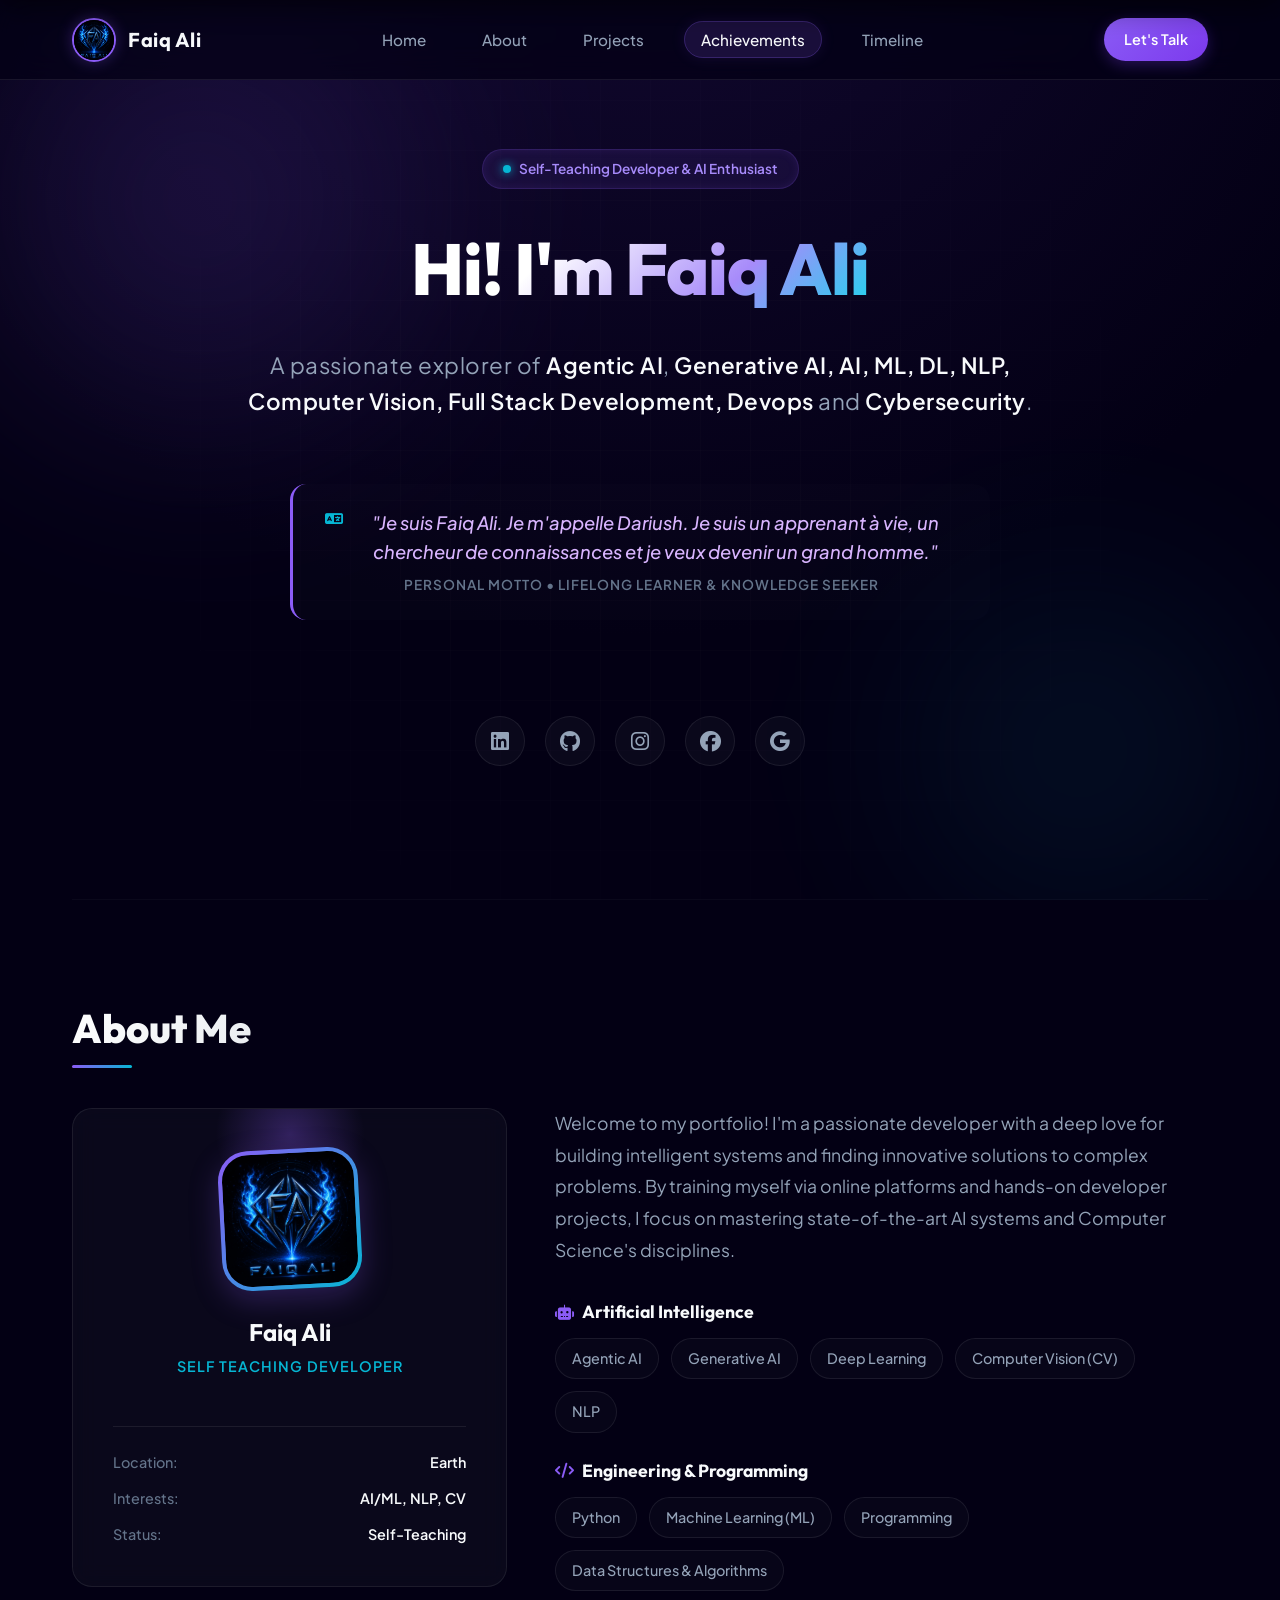
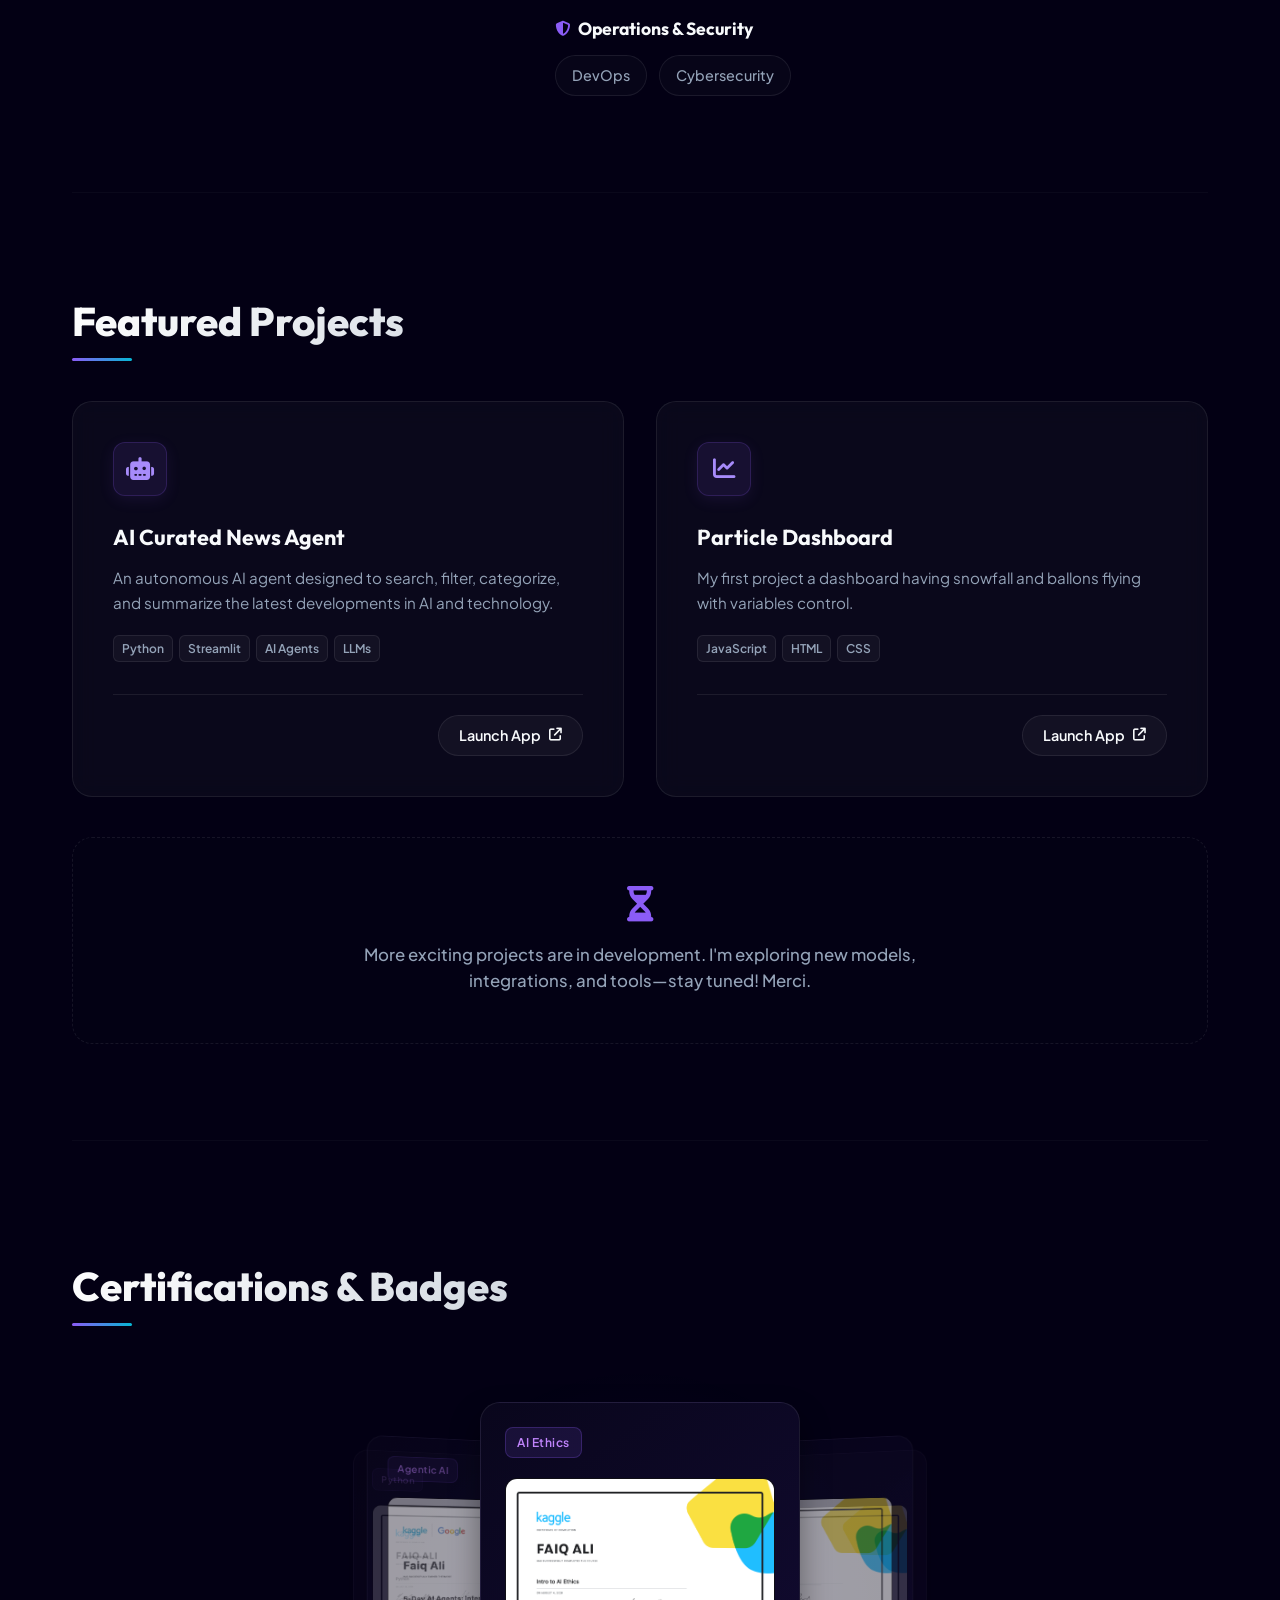
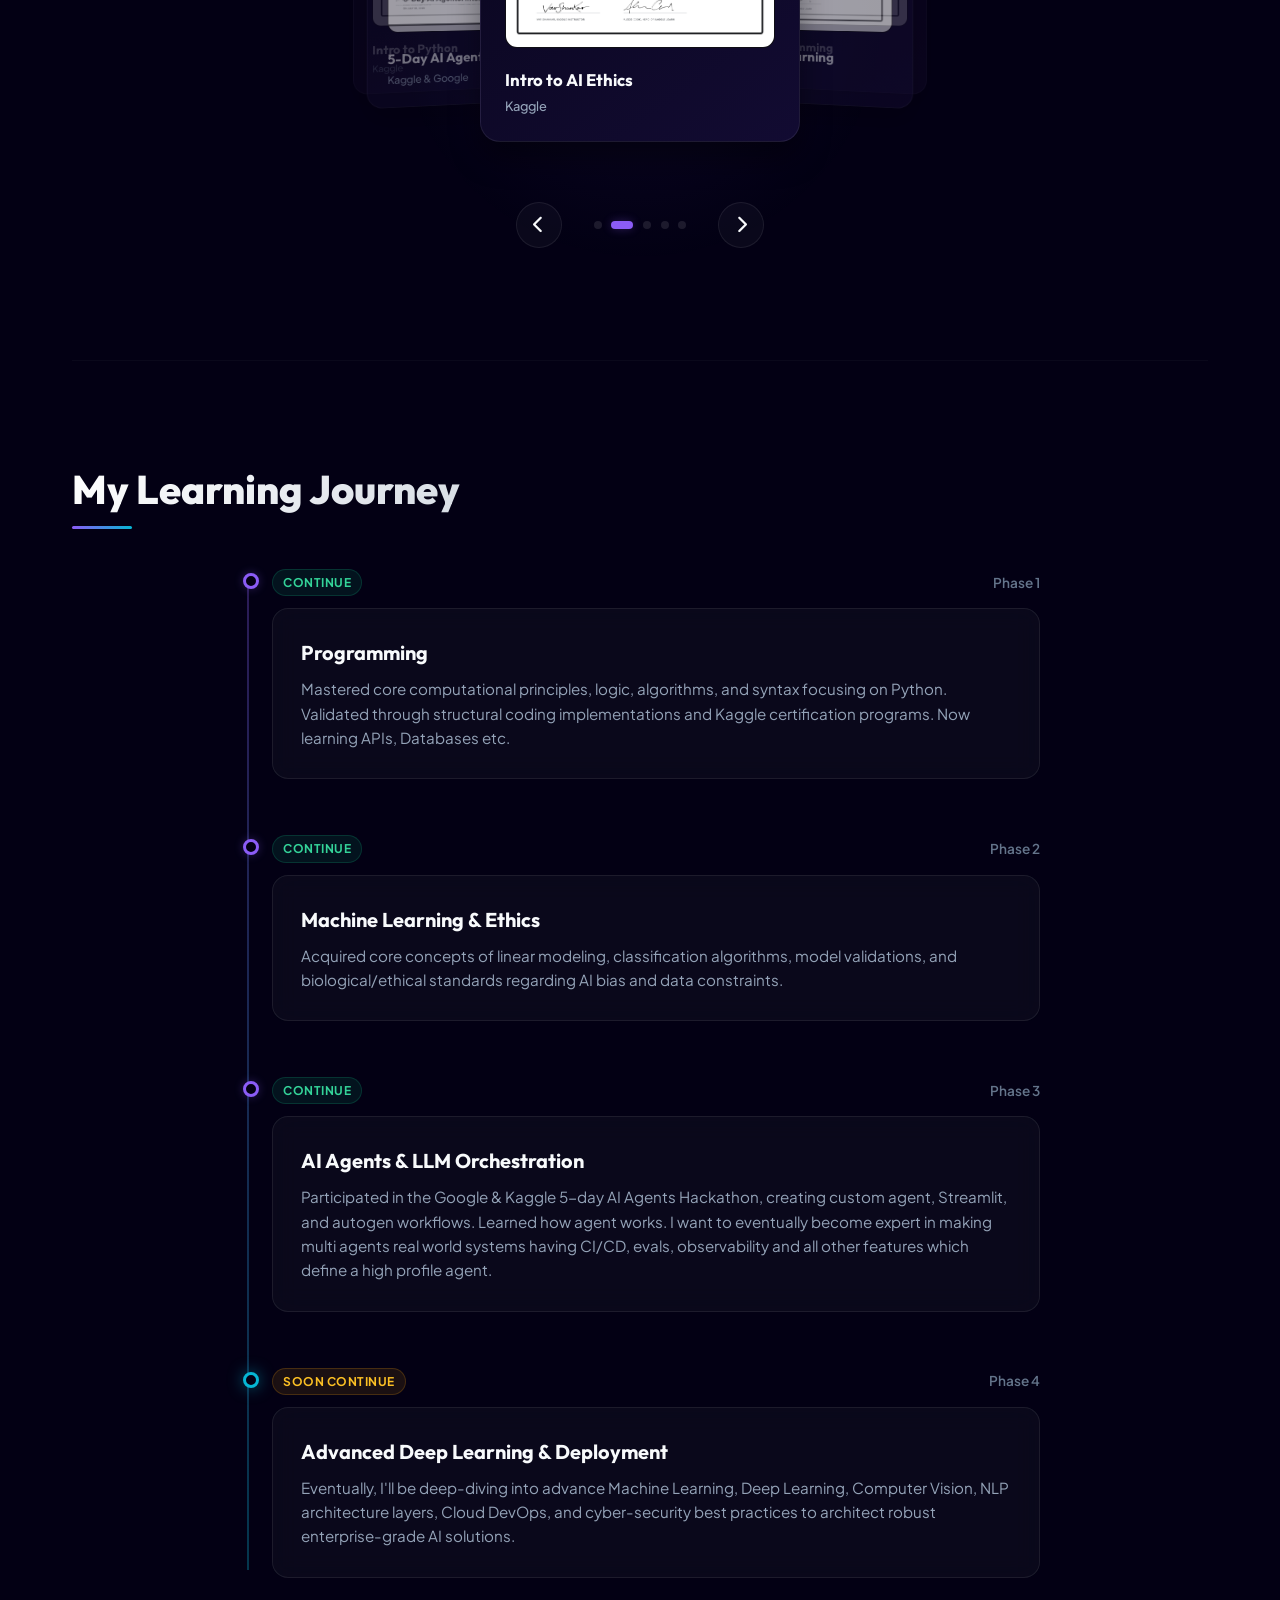
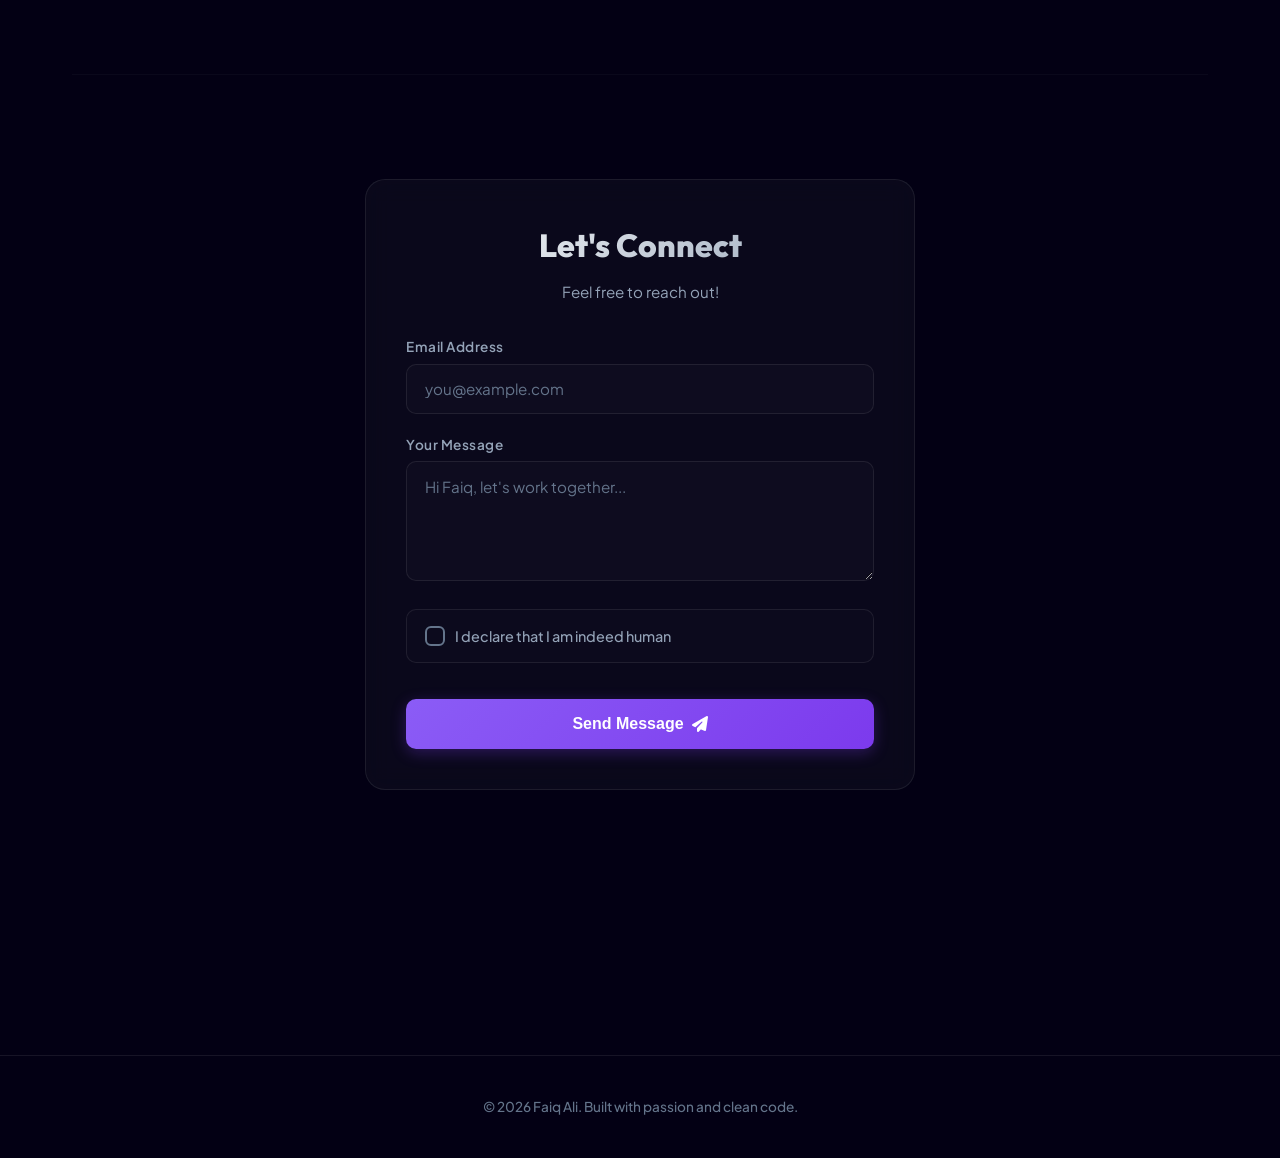
==== index.html @ 98da9673 "Update comments for Project 3 and Project 4" ====
<!DOCTYPE html>
<html lang="en">

<head>
    <meta charset="UTF-8">
    <meta name="viewport" content="width=device-width, initial-scale=1.0">
    <title>Faiq Ali | Portfolio</title>
    <link rel="icon" type="image/jpg" href="webfolder/fa.jpg">

    <!-- Fonts & Icons -->
    <link rel="preconnect" href="https://fonts.googleapis.com">
    <link rel="preconnect" href="https://fonts.gstatic.com" crossorigin>
    <link
        href="https://fonts.googleapis.com/css2?family=Outfit:wght@300;400;500;600;700;800&family=Plus+Jakarta+Sans:wght@300;400;500;600;700&display=swap"
        rel="stylesheet">
    <link rel="stylesheet" href="https://cdnjs.cloudflare.com/ajax/libs/font-awesome/6.4.0/css/all.min.css">

    <style>
        :root {
            /* Palette design tokens */
            --bg-dark: #030014;
            --bg-dark-accent: #070420;
            --bg-card: rgba(255, 255, 255, 0.03);
            --bg-card-hover: rgba(255, 255, 255, 0.06);
            --border-glass: rgba(255, 255, 255, 0.08);
            --border-glass-hover: rgba(255, 255, 255, 0.16);

            --accent-primary: #8b5cf6;
            /* Violet */
            --accent-secondary: #06b6d4;
            /* Cyan */
            --accent-glow: rgba(139, 92, 246, 0.3);
            --accent-cyan-glow: rgba(6, 182, 212, 0.2);

            --text-primary: #f8fafc;
            --text-secondary: #94a3b8;
            --text-muted: #64748b;

            --font-display: 'Outfit', sans-serif;
            --font-body: 'Plus Jakarta Sans', sans-serif;

            --transition-smooth: all 0.4s cubic-bezier(0.16, 1, 0.3, 1);
            --header-height: 80px;
        }

        * {
            box-sizing: border-box;
            margin: 0;
            padding: 0;
        }

        html {
            scroll-behavior: smooth;
            scrollbar-width: thin;
            scrollbar-color: var(--border-glass) var(--bg-dark);
        }

        /* Custom scrollbar for Webkit */
        ::-webkit-scrollbar {
            width: 8px;
        }

        ::-webkit-scrollbar-track {
            background: var(--bg-dark);
        }

        ::-webkit-scrollbar-thumb {
            background: var(--border-glass);
            border-radius: 99px;
            border: 2px solid var(--bg-dark);
        }

        ::-webkit-scrollbar-thumb:hover {
            background: var(--text-muted);
        }

        body {
            background-color: var(--bg-dark);
            color: var(--text-primary);
            font-family: var(--font-body);
            min-height: 100vh;
            overflow-x: hidden;
            position: relative;
            line-height: 1.6;
        }

        /* --- Ambient Background --- */
        .scene {
            position: fixed;
            inset: 0;
            width: 100vw;
            height: 100vh;
            z-index: 0;
            pointer-events: none;
            overflow: hidden;
            background: radial-gradient(circle at 50% -20%, #130932 0%, var(--bg-dark) 65%);
        }

        .ambient-glow {
            position: absolute;
            width: 800px;
            height: 800px;
            background: radial-gradient(circle, var(--accent-glow) 0%, transparent 60%);
            top: -200px;
            left: -200px;
            filter: blur(80px);
            opacity: 0.6;
            animation: drift 25s ease-in-out infinite alternate;
        }

        .ambient-glow-2 {
            position: absolute;
            width: 600px;
            height: 600px;
            background: radial-gradient(circle, var(--accent-cyan-glow) 0%, transparent 60%);
            bottom: -150px;
            right: -100px;
            filter: blur(80px);
            opacity: 0.5;
            animation: drift-reverse 20s ease-in-out infinite alternate;
        }

        @keyframes drift {
            0% {
                transform: translate(0, 0) scale(1);
            }

            50% {
                transform: translate(150px, 80px) scale(1.1);
            }

            100% {
                transform: translate(50px, 150px) scale(0.95);
            }
        }

        @keyframes drift-reverse {
            0% {
                transform: translate(0, 0) scale(1);
            }

            50% {
                transform: translate(-100px, -80px) scale(1.05);
            }

            100% {
                transform: translate(-50px, -120px) scale(0.9);
            }
        }

        .grid-plane {
            position: absolute;
            inset: 0;
            background-image:
                linear-gradient(to right, rgba(255, 255, 255, 0.015) 1px, transparent 1px),
                linear-gradient(to bottom, rgba(255, 255, 255, 0.015) 1px, transparent 1px);
            background-size: 50px 50px;
            opacity: 0.8;
            mask-image: radial-gradient(circle at 50% 50%, black 30%, transparent 80%);
            -webkit-mask-image: radial-gradient(circle at 50% 50%, black 30%, transparent 80%);
        }

        /* --- Header / Navigation --- */
        .main-header {
            position: fixed;
            top: 0;
            left: 0;
            right: 0;
            height: var(--header-height);
            background: rgba(3, 0, 20, 0.7);
            backdrop-filter: blur(16px);
            -webkit-backdrop-filter: blur(16px);
            border-bottom: 1px solid var(--border-glass);
            z-index: 100;
            transition: var(--transition-smooth);
        }

        .main-header.scrolled {
            background: rgba(3, 0, 20, 0.9);
            box-shadow: 0 10px 30px rgba(0, 0, 0, 0.5);
            height: 70px;
        }

        .header-container {
            max-width: 1200px;
            height: 100%;
            margin: 0 auto;
            display: flex;
            align-items: center;
            justify-content: space-between;
            padding: 0 2rem;
        }

        .logo-area {
            display: flex;
            align-items: center;
            gap: 12px;
            text-decoration: none;
        }

        .avatar-img {
            height: 44px;
            width: 44px;
            border-radius: 50%;
            object-fit: cover;
            border: 2px solid var(--accent-primary);
            box-shadow: 0 0 15px var(--accent-glow);
            transition: var(--transition-smooth);
        }

        .avatar-img:hover {
            transform: rotate(360deg) scale(1.1);
        }

        .logo-text {
            font-family: var(--font-display);
            font-weight: 700;
            font-size: 1.25rem;
            color: var(--text-primary);
            letter-spacing: 0.5px;
        }

        .desktop-nav {
            display: flex;
            align-items: center;
        }

        .nav-links {
            display: flex;
            gap: 1.5rem;
            list-style: none;
        }

        .nav-link {
            color: var(--text-secondary);
            text-decoration: none;
            font-size: 0.95rem;
            font-weight: 500;
            padding: 0.5rem 1rem;
            border-radius: 99px;
            transition: var(--transition-smooth);
            position: relative;
        }

        .nav-link:hover {
            color: var(--text-primary);
            background: rgba(255, 255, 255, 0.05);
        }

        .nav-link.active {
            color: var(--text-primary);
            background: rgba(139, 92, 246, 0.15);
            border: 1px solid rgba(139, 92, 246, 0.25);
            box-shadow: 0 0 15px rgba(139, 92, 246, 0.1);
        }

        .header-actions {
            display: flex;
            align-items: center;
            gap: 1rem;
        }

        .btn-connect {
            background: linear-gradient(135deg, var(--accent-primary) 0%, #7c3aed 100%);
            color: white;
            text-decoration: none;
            font-size: 0.9rem;
            font-weight: 600;
            padding: 0.6rem 1.25rem;
            border-radius: 99px;
            border: none;
            box-shadow: 0 4px 15px rgba(124, 58, 237, 0.3);
            cursor: pointer;
            transition: var(--transition-smooth);
        }

        .btn-connect:hover {
            transform: translateY(-2px);
            box-shadow: 0 6px 20px rgba(124, 58, 237, 0.5);
            background: linear-gradient(135deg, #9061f9 0%, var(--accent-primary) 100%);
        }

        .mobile-menu-btn {
            display: none;
            background: none;
            border: none;
            color: var(--text-primary);
            font-size: 1.5rem;
            cursor: pointer;
            width: 40px;
            height: 40px;
            align-items: center;
            justify-content: center;
            border-radius: 8px;
            transition: var(--transition-smooth);
        }

        .mobile-menu-btn:hover {
            background: rgba(255, 255, 255, 0.05);
        }

        /* --- Mobile Navigation Dropdown --- */
        .mobile-menu {
            position: fixed;
            top: var(--header-height);
            left: 0;
            right: 0;
            background: rgba(3, 0, 20, 0.95);
            backdrop-filter: blur(20px);
            border-bottom: 1px solid var(--border-glass);
            padding: 1.5rem 2rem;
            transform: translateY(-120%);
            transition: transform 0.4s cubic-bezier(0.16, 1, 0.3, 1);
            z-index: 99;
            box-shadow: 0 15px 30px rgba(0, 0, 0, 0.6);
        }

        .mobile-menu.open {
            transform: translateY(0);
        }

        .mobile-nav-links {
            display: flex;
            flex-direction: column;
            gap: 1rem;
            list-style: none;
        }

        .mobile-nav-links a {
            color: var(--text-secondary);
            text-decoration: none;
            font-size: 1.1rem;
            font-weight: 500;
            padding: 0.75rem 1rem;
            border-radius: 8px;
            display: block;
            transition: var(--transition-smooth);
        }

        .mobile-nav-links a:hover,
        .mobile-nav-links a.active {
            color: var(--text-primary);
            background: rgba(255, 255, 255, 0.05);
        }

        .mobile-connect-btn {
            text-align: center;
            background: linear-gradient(135deg, var(--accent-primary) 0%, #7c3aed 100%) !important;
            color: white !important;
            margin-top: 0.5rem;
        }

        /* --- Main Layout --- */
        main {
            position: relative;
            z-index: 1;
            max-width: 1200px;
            margin: 0 auto;
            padding: var(--header-height) 2rem 5rem;
        }

        /* --- Sections Core --- */
        .page {
            padding: 6rem 0;
            min-height: calc(100vh - var(--header-height));
            display: flex;
            flex-direction: column;
            justify-content: center;
            border-bottom: 1px solid rgba(255, 255, 255, 0.03);
        }

        .page:last-of-type {
            border-bottom: none;
        }

        .section-title {
            font-family: var(--font-display);
            font-size: 2.5rem;
            font-weight: 800;
            margin-bottom: 3rem;
            position: relative;
            display: inline-block;
            background: linear-gradient(135deg, #ffffff 0%, var(--text-secondary) 100%);
            -webkit-background-clip: text;
            -webkit-text-fill-color: transparent;
        }

        .section-title::after {
            content: '';
            position: absolute;
            bottom: -8px;
            left: 0;
            width: 60px;
            height: 3px;
            background: linear-gradient(to right, var(--accent-primary), var(--accent-secondary));
            border-radius: 2px;
        }

        /* --- Glassmorphism Panel Component --- */
        .glass-panel {
            background: var(--bg-card);
            backdrop-filter: blur(12px);
            -webkit-backdrop-filter: blur(12px);
            border: 1px solid var(--border-glass);
            border-radius: 20px;
            padding: 2.5rem;
            transition: var(--transition-smooth);
        }

        .glass-panel:hover {
            background: var(--bg-card-hover);
            border-color: var(--border-glass-hover);
            box-shadow: 0 20px 40px rgba(0, 0, 0, 0.3);
        }

        /* --- Home / Hero Section --- */
        #home {
            min-height: calc(100vh - var(--header-height));
            text-align: center;
            align-items: center;
            gap: 1.5rem;
            padding-top: 2rem;
        }

        .hero-badge {
            display: inline-flex;
            align-items: center;
            gap: 8px;
            background: rgba(139, 92, 246, 0.1);
            border: 1px solid rgba(139, 92, 246, 0.2);
            padding: 0.5rem 1.25rem;
            border-radius: 99px;
            font-size: 0.85rem;
            font-weight: 600;
            color: #a78bfa;
            margin-bottom: 1rem;
            box-shadow: inset 0 0 10px rgba(139, 92, 246, 0.1);
        }

        .badge-dot {
            width: 8px;
            height: 8px;
            background-color: var(--accent-secondary);
            border-radius: 50%;
            box-shadow: 0 0 10px var(--accent-secondary);
            animation: pulse 2s infinite alternate;
        }

        @keyframes pulse {
            0% {
                transform: scale(0.9);
                opacity: 0.6;
            }

            100% {
                transform: scale(1.2);
                opacity: 1;
            }
        }

        .hero-title {
            font-family: var(--font-display);
            font-size: clamp(3rem, 6vw, 4.5rem);
            font-weight: 800;
            line-height: 1.1;
            margin-bottom: 1rem;
            letter-spacing: -1px;
            background: linear-gradient(135deg, #ffffff 30%, #a78bfa 70%, #22d3ee 100%);
            -webkit-background-clip: text;
            -webkit-text-fill-color: transparent;
        }

        .hero-subtitle {
            font-size: clamp(1.1rem, 2.5vw, 1.4rem);
            color: var(--text-secondary);
            max-width: 800px;
            margin: 0 auto 2.5rem;
            font-weight: 400;
            letter-spacing: 0.5px;
        }

        .hero-subtitle strong {
            color: var(--text-primary);
            font-weight: 600;
        }

        .french-block {
            max-width: 700px;
            margin: 0 auto 3.5rem;
            position: relative;
            padding: 1.5rem 2rem;
            border-radius: 16px;
            background: rgba(255, 255, 255, 0.01);
            border-left: 3px solid var(--accent-primary);
        }

        .french-text {
            font-size: 1.15rem;
            font-weight: 500;
            line-height: 1.6;
            color: #d8b4fe;
            font-style: italic;
            margin-bottom: 0.5rem;
            display: flex;
            align-items: flex-start;
            justify-content: center;
            gap: 10px;
        }

        .french-text i {
            color: var(--accent-secondary);
            margin-top: 4px;
            font-size: 0.9rem;
        }

        .french-translation {
            font-size: 0.85rem;
            color: var(--text-muted);
            text-transform: uppercase;
            letter-spacing: 1px;
            font-weight: 600;
        }

        .social-icons-wrapper {
            display: flex;
            gap: 1.25rem;
            justify-content: center;
            margin-top: 1rem;
        }

        .social-btn {
            color: var(--text-secondary);
            background: rgba(255, 255, 255, 0.03);
            border: 1px solid var(--border-glass);
            font-size: 1.3rem;
            border-radius: 50%;
            width: 50px;
            height: 50px;
            display: inline-flex;
            align-items: center;
            justify-content: center;
            transition: var(--transition-smooth);
            text-decoration: none;
            position: relative;
        }

        .social-btn:hover {
            color: var(--text-primary);
            background: rgba(139, 92, 246, 0.15);
            border-color: var(--accent-primary);
            transform: translateY(-5px);
            box-shadow: 0 5px 20px rgba(139, 92, 246, 0.3);
        }

        .social-btn::after {
            content: attr(data-label);
            position: absolute;
            bottom: -32px;
            background: rgba(15, 23, 42, 0.95);
            border: 1px solid var(--border-glass);
            color: var(--text-primary);
            font-size: 0.75rem;
            font-weight: 600;
            padding: 2px 8px;
            border-radius: 4px;
            opacity: 0;
            visibility: hidden;
            transition: var(--transition-smooth);
            pointer-events: none;
            white-space: nowrap;
        }

        .social-btn:hover::after {
            opacity: 1;
            visibility: visible;
            bottom: -38px;
        }

        /* --- About Section --- */
        .about-layout {
            display: grid;
            grid-template-columns: 1fr 1.5fr;
            gap: 3rem;
            align-items: start;
        }

        .profile-card {
            text-align: center;
            display: flex;
            flex-direction: column;
            align-items: center;
            gap: 1.5rem;
            position: relative;
            overflow: hidden;
        }

        .profile-card::before {
            content: '';
            position: absolute;
            width: 150px;
            height: 150px;
            background: radial-gradient(circle, var(--accent-glow) 0%, transparent 70%);
            top: -50px;
            z-index: 0;
        }

        .profile-avatar-wrap {
            position: relative;
            z-index: 1;
            width: 140px;
            height: 140px;
            border-radius: 30px;
            padding: 4px;
            background: linear-gradient(135deg, var(--accent-primary) 0%, var(--accent-secondary) 100%);
            box-shadow: 0 10px 30px rgba(139, 92, 246, 0.25);
            transform: rotate(-3deg);
            transition: var(--transition-smooth);
        }

        .profile-avatar-wrap:hover {
            transform: rotate(0deg) scale(1.05);
        }

        .profile-avatar {
            width: 100%;
            height: 100%;
            object-fit: cover;
            border-radius: 26px;
            background-color: var(--bg-dark);
        }

        .profile-info h3 {
            font-family: var(--font-display);
            font-size: 1.5rem;
            font-weight: 700;
            margin-bottom: 0.25rem;
            z-index: 1;
            position: relative;
        }

        .profile-info p {
            color: var(--accent-secondary);
            font-size: 0.9rem;
            font-weight: 600;
            text-transform: uppercase;
            letter-spacing: 1px;
            margin-bottom: 1.5rem;
            z-index: 1;
            position: relative;
        }

        .profile-meta-grid {
            width: 100%;
            border-top: 1px solid var(--border-glass);
            padding-top: 1.5rem;
            display: flex;
            flex-direction: column;
            gap: 0.8rem;
            z-index: 1;
            position: relative;
        }

        .meta-item {
            display: flex;
            justify-content: space-between;
            font-size: 0.9rem;
        }

        .meta-label {
            color: var(--text-muted);
            font-weight: 500;
        }

        .meta-val {
            color: var(--text-primary);
            font-weight: 600;
        }

        .about-content {
            display: flex;
            flex-direction: column;
            gap: 2rem;
        }

        .bio-text {
            color: var(--text-secondary);
            font-size: 1.1rem;
            line-height: 1.8;
        }

        .skills-grid {
            display: flex;
            flex-direction: column;
            gap: 1.5rem;
        }

        .skill-category h4 {
            font-family: var(--font-display);
            font-size: 1.1rem;
            font-weight: 700;
            color: var(--text-primary);
            margin-bottom: 0.75rem;
            display: flex;
            align-items: center;
            gap: 8px;
        }

        .skill-category h4 i {
            color: var(--accent-primary);
            font-size: 0.95rem;
        }

        .chips-container {
            display: flex;
            flex-wrap: wrap;
            gap: 0.75rem;
        }

        .skill-chip {
            background: rgba(255, 255, 255, 0.02);
            border: 1px solid var(--border-glass);
            color: var(--text-secondary);
            padding: 0.5rem 1rem;
            border-radius: 99px;
            font-size: 0.9rem;
            font-weight: 500;
            transition: var(--transition-smooth);
            display: inline-flex;
            align-items: center;
            gap: 6px;
        }

        .skill-chip:hover {
            color: var(--text-primary);
            border-color: var(--accent-secondary);
            background: rgba(6, 182, 212, 0.05);
            transform: translateY(-2px);
            box-shadow: 0 4px 12px rgba(6, 182, 212, 0.15);
        }

        /* --- Projects Section --- */
        .projects-layout {
            display: flex;
            flex-direction: column;
            gap: 2.5rem;
        }

        .projects-grid {
            display: grid;
            grid-template-columns: repeat(auto-fit, minmax(320px, 1fr));
            gap: 2rem;
            width: 100%;
        }

        .project-card {
            display: flex;
            flex-direction: column;
            justify-content: space-between;
            min-height: 280px;
            position: relative;
            overflow: hidden;
        }

        .project-card::after {
            content: '';
            position: absolute;
            inset: 0;
            background: linear-gradient(to bottom, transparent 60%, rgba(139, 92, 246, 0.03));
            opacity: 0;
            transition: var(--transition-smooth);
        }

        .project-card:hover::after {
            opacity: 1;
        }

        .project-header {
            display: flex;
            justify-content: space-between;
            align-items: center;
            margin-bottom: 1.5rem;
        }

        .project-badge-wrap {
            display: flex;
            gap: 8px;
        }

        .project-icon-box {
            width: 54px;
            height: 54px;
            border-radius: 12px;
            background: rgba(139, 92, 246, 0.1);
            border: 1px solid rgba(139, 92, 246, 0.2);
            color: #a78bfa;
            display: flex;
            align-items: center;
            justify-content: center;
            font-size: 1.4rem;
            box-shadow: 0 4px 15px rgba(139, 92, 246, 0.1);
            transition: var(--transition-smooth);
        }

        .project-card:hover .project-icon-box {
            background: var(--accent-primary);
            color: white;
            transform: scale(1.05) rotate(5deg);
            box-shadow: 0 4px 15px rgba(139, 92, 246, 0.4);
        }

        .project-body {
            flex-grow: 1;
            margin-bottom: 2rem;
        }

        .project-name {
            font-family: var(--font-display);
            font-size: 1.35rem;
            font-weight: 700;
            color: var(--text-primary);
            margin-bottom: 0.75rem;
        }

        .project-desc {
            color: var(--text-secondary);
            font-size: 0.95rem;
            line-height: 1.6;
            margin-bottom: 1.25rem;
        }

        .project-tags {
            display: flex;
            flex-wrap: wrap;
            gap: 6px;
        }

        .proj-tag {
            font-size: 0.75rem;
            font-weight: 600;
            background: rgba(255, 255, 255, 0.04);
            border: 1px solid var(--border-glass);
            color: var(--text-secondary);
            padding: 3px 8px;
            border-radius: 6px;
        }

        .project-footer {
            display: flex;
            align-items: center;
            justify-content: flex-end;
            border-top: 1px solid var(--border-glass);
            padding-top: 1.25rem;
            z-index: 2;
        }

        .project-link {
            display: inline-flex;
            align-items: center;
            gap: 8px;
            color: var(--text-primary);
            font-size: 0.9rem;
            font-weight: 600;
            text-decoration: none;
            background: rgba(255, 255, 255, 0.04);
            border: 1px solid var(--border-glass);
            padding: 0.5rem 1.25rem;
            border-radius: 99px;
            transition: var(--transition-smooth);
        }

        .project-link i {
            font-size: 0.8rem;
            transition: transform 0.3s ease;
        }

        .project-link:hover {
            background: var(--text-primary);
            color: var(--bg-dark);
            border-color: var(--text-primary);
            box-shadow: 0 4px 15px rgba(255, 255, 255, 0.15);
        }

        .project-link:hover i {
            transform: translate(2px, -2px);
        }

        .coming-soon-banner {
            border: 1px dashed var(--border-glass);
            border-radius: 20px;
            padding: 3rem 2rem;
            text-align: center;
            color: var(--text-secondary);
            background: rgba(255, 255, 255, 0.005);
            display: flex;
            flex-direction: column;
            align-items: center;
            gap: 12px;
            width: 100%;
        }

        .coming-soon-banner i {
            font-size: 2.2rem;
            color: var(--accent-primary);
            margin-bottom: 0.5rem;
            animation: pulse-slow 3s infinite alternate;
        }

        @keyframes pulse-slow {
            0% {
                transform: scale(0.9);
                opacity: 0.6;
            }

            100% {
                transform: scale(1.1);
                opacity: 1;
            }
        }

        .coming-soon-banner p {
            max-width: 600px;
            font-size: 1.05rem;
            font-weight: 500;
        }

        /* --- Achievements Section --- */
        .cert-showcase-wrap {
            position: relative;
            width: 100%;
            display: flex;
            flex-direction: column;
            align-items: center;
            gap: 2.5rem;
            margin-top: 1rem;
        }

        .cert-glow-bg {
            position: absolute;
            top: 50%;
            left: 50%;
            transform: translate(-50%, -50%);
            width: 500px;
            height: 500px;
            background: radial-gradient(circle, rgba(139, 92, 246, 0.08) 0%, transparent 70%);
            pointer-events: none;
            z-index: 0;
        }

        .cert-stage {
            position: relative;
            width: 100%;
            max-width: 500px;
            height: 380px;
            perspective: 1200px;
            display: flex;
            align-items: center;
            justify-content: center;
            z-index: 1;
        }

        .cert-card {
            position: absolute;
            width: 320px;
            height: 340px;
            background: linear-gradient(145deg, #09061c 0%, #120b32 100%);
            border: 1px solid var(--border-glass);
            border-radius: 20px;
            padding: 1.5rem;
            box-shadow: 0 15px 30px rgba(0, 0, 0, 0.4);
            cursor: pointer;
            user-select: none;
            transition: transform 0.8s cubic-bezier(0.25, 1, 0.5, 1), opacity 0.8s ease, border-color 0.3s ease, box-shadow 0.3s ease;
            display: flex;
            flex-direction: column;
            justify-content: space-between;
        }

        .cert-card:hover {
            border-color: rgba(139, 92, 246, 0.4);
            box-shadow: 0 20px 40px rgba(139, 92, 246, 0.15);
        }

        .cert-tag {
            align-self: flex-start;
            background: rgba(139, 92, 246, 0.12);
            color: #c084fc;
            border: 1px solid rgba(139, 92, 246, 0.25);
            font-size: 0.75rem;
            font-weight: 600;
            padding: 0.3rem 0.7rem;
            border-radius: 8px;
            letter-spacing: 0.5px;
        }

        .cert-img-wrap {
            width: 100%;
            height: 170px;
            border-radius: 12px;
            overflow: hidden;
            margin: 0.8rem 0;
            background: #020108;
            border: 1px solid rgba(255, 255, 255, 0.05);
            position: relative;
        }

        .cert-img-wrap img {
            width: 100%;
            height: 100%;
            object-fit: cover;
            transition: var(--transition-smooth);
        }

        .cert-card:hover .cert-img-wrap img {
            transform: scale(1.05);
        }

        .cert-card::before {
            content: '\f002';
            font-family: 'Font Awesome 5 Free';
            font-weight: 900;
            position: absolute;
            top: 50%;
            left: 50%;
            transform: translate(-50%, -50%) scale(0.8);
            width: 40px;
            height: 40px;
            background: rgba(139, 92, 246, 0.9);
            color: white;
            border-radius: 50%;
            display: flex;
            align-items: center;
            justify-content: center;
            opacity: 0;
            visibility: hidden;
            z-index: 5;
            transition: var(--transition-smooth);
            box-shadow: 0 5px 15px rgba(139, 92, 246, 0.4);
        }

        .cert-card:hover::before {
            opacity: 1;
            visibility: visible;
            transform: translate(-50%, -50%) scale(1);
        }

        .cert-title-area {
            display: flex;
            flex-direction: column;
            gap: 2px;
        }

        .cert-title {
            font-family: var(--font-display);
            font-size: 1.05rem;
            font-weight: 700;
            color: var(--text-primary);
            white-space: nowrap;
            overflow: hidden;
            text-overflow: ellipsis;
        }

        .cert-issuer {
            font-size: 0.8rem;
            color: var(--text-secondary);
            font-weight: 500;
        }

        .cert-controls {
            display: flex;
            align-items: center;
            justify-content: center;
            gap: 2rem;
            width: 100%;
            z-index: 1;
        }

        .cert-btn {
            background: rgba(255, 255, 255, 0.03);
            border: 1px solid var(--border-glass);
            color: var(--text-primary);
            width: 46px;
            height: 46px;
            border-radius: 50%;
            display: flex;
            align-items: center;
            justify-content: center;
            cursor: pointer;
            font-size: 1.1rem;
            transition: var(--transition-smooth);
        }

        .cert-btn:hover {
            background: var(--accent-primary);
            border-color: var(--accent-primary);
            box-shadow: 0 4px 15px rgba(139, 92, 246, 0.4);
            transform: scale(1.05);
        }

        .cert-dots {
            display: flex;
            gap: 0.6rem;
            align-items: center;
        }

        .cert-dot {
            width: 8px;
            height: 8px;
            border-radius: 50%;
            background: rgba(255, 255, 255, 0.1);
            cursor: pointer;
            transition: var(--transition-smooth);
        }

        .cert-dot.active {
            width: 22px;
            border-radius: 99px;
            background: var(--accent-primary);
            box-shadow: 0 0 10px var(--accent-glow);
        }

        /* --- Timeline / Learning Path Section (Redesigned "More") --- */
        .timeline-container {
            position: relative;
            max-width: 800px;
            margin: 0 auto;
            padding-left: 2rem;
        }

        .timeline-container::before {
            content: '';
            position: absolute;
            left: 7px;
            top: 8px;
            bottom: 8px;
            width: 2px;
            background: linear-gradient(to bottom, var(--accent-primary), var(--accent-secondary));
            opacity: 0.3;
        }

        .timeline-item {
            position: relative;
            margin-bottom: 3.5rem;
        }

        .timeline-item:last-child {
            margin-bottom: 0;
        }

        .timeline-node {
            position: absolute;
            left: -29px;
            top: 4px;
            width: 16px;
            height: 16px;
            border-radius: 50%;
            background: var(--bg-dark);
            border: 3px solid var(--accent-primary);
            box-shadow: 0 0 10px var(--accent-glow);
            z-index: 2;
            transition: var(--transition-smooth);
        }

        .timeline-item:hover .timeline-node {
            background: var(--accent-secondary);
            border-color: var(--accent-secondary);
            box-shadow: 0 0 15px rgba(6, 182, 212, 0.5);
            transform: scale(1.2);
        }

        .timeline-item.active .timeline-node {
            border-color: var(--accent-secondary);
            box-shadow: 0 0 15px rgba(6, 182, 212, 0.5);
        }

        .timeline-meta {
            display: flex;
            align-items: center;
            justify-content: space-between;
            margin-bottom: 0.75rem;
            flex-wrap: wrap;
            gap: 10px;
        }

        .timeline-badge {
            font-size: 0.75rem;
            font-weight: 700;
            padding: 3px 10px;
            border-radius: 99px;
            text-transform: uppercase;
            letter-spacing: 0.5px;
        }

        .timeline-badge.completed {
            background: rgba(16, 185, 129, 0.1);
            color: #34d399;
            border: 1px solid rgba(16, 185, 129, 0.2);
        }

        .timeline-badge.in-progress {
            background: rgba(245, 158, 11, 0.1);
            color: #fbbf24;
            border: 1px solid rgba(245, 158, 11, 0.2);
        }

        .timeline-time {
            font-size: 0.85rem;
            color: var(--text-muted);
            font-weight: 600;
        }

        .timeline-card {
            border-radius: 16px;
            padding: 1.75rem;
        }

        .timeline-title {
            font-family: var(--font-display);
            font-size: 1.25rem;
            font-weight: 700;
            color: var(--text-primary);
            margin-bottom: 0.5rem;
        }

        .timeline-desc {
            color: var(--text-secondary);
            font-size: 0.95rem;
            line-height: 1.6;
        }

        /* --- Contact Section --- */
        #contact {
            align-items: center;
        }

        .contact-card {
            width: 100%;
            max-width: 550px;
            position: relative;
        }

        .contact-card h2 {
            font-family: var(--font-display);
            font-size: 2rem;
            font-weight: 800;
            text-align: center;
            margin-bottom: 0.5rem;
            background: linear-gradient(135deg, #ffffff 0%, var(--text-secondary) 100%);
            -webkit-background-clip: text;
            -webkit-text-fill-color: transparent;
        }

        .contact-card p {
            color: var(--text-secondary);
            text-align: center;
            font-size: 0.95rem;
            margin-bottom: 2rem;
        }

        .contact-form {
            display: flex;
            flex-direction: column;
            gap: 1.25rem;
        }

        .form-group {
            display: flex;
            flex-direction: column;
            gap: 6px;
        }

        .form-group label {
            color: var(--text-secondary);
            font-size: 0.85rem;
            font-weight: 600;
            letter-spacing: 0.5px;
        }

        .form-input {
            background: rgba(255, 255, 255, 0.02);
            border: 1px solid var(--border-glass);
            border-radius: 10px;
            padding: 0.9rem 1.1rem;
            color: var(--text-primary);
            font-family: var(--font-body);
            font-size: 0.95rem;
            transition: var(--transition-smooth);
            outline: none;
        }

        .form-input::placeholder {
            color: var(--text-muted);
        }

        .form-input:focus {
            background: rgba(255, 255, 255, 0.04);
            border-color: var(--accent-primary);
            box-shadow: 0 0 15px var(--accent-glow);
        }

        .form-textarea {
            resize: vertical;
            min-height: 120px;
        }

        .verification-group {
            display: flex;
            align-items: center;
            gap: 10px;
            background: rgba(255, 255, 255, 0.01);
            border: 1px solid var(--border-glass);
            padding: 0.9rem 1.1rem;
            border-radius: 10px;
            margin: 0.5rem 0;
            cursor: pointer;
            user-select: none;
            transition: var(--transition-smooth);
        }

        .verification-group:hover {
            border-color: var(--border-glass-hover);
            background: rgba(255, 255, 255, 0.02);
        }

        .custom-checkbox {
            position: relative;
            width: 20px;
            height: 20px;
            border: 2px solid var(--text-muted);
            border-radius: 6px;
            transition: var(--transition-smooth);
            display: flex;
            align-items: center;
            justify-content: center;
        }

        .custom-checkbox i {
            font-size: 0.75rem;
            color: white;
            transform: scale(0);
            transition: var(--transition-smooth);
        }

        .verification-checkbox {
            position: absolute;
            opacity: 0;
            cursor: pointer;
            height: 0;
            width: 0;
        }

        .verification-checkbox:checked+.custom-checkbox {
            border-color: var(--accent-secondary);
            background: var(--accent-secondary);
            box-shadow: 0 0 10px rgba(6, 182, 212, 0.3);
        }

        .verification-checkbox:checked+.custom-checkbox i {
            transform: scale(1);
        }

        .verification-label {
            color: var(--text-secondary);
            font-size: 0.9rem;
            font-weight: 500;
            cursor: pointer;
        }

        .btn-submit {
            background: linear-gradient(135deg, var(--accent-primary) 0%, #7c3aed 100%);
            color: white;
            border: none;
            padding: 1rem;
            border-radius: 10px;
            font-size: 1rem;
            font-weight: 700;
            cursor: pointer;
            box-shadow: 0 4px 15px rgba(124, 58, 237, 0.3);
            transition: var(--transition-smooth);
            display: flex;
            align-items: center;
            justify-content: center;
            gap: 8px;
            margin-top: 0.5rem;
        }

        .btn-submit:hover {
            transform: translateY(-2px);
            box-shadow: 0 6px 20px rgba(124, 58, 237, 0.5);
            background: linear-gradient(135deg, #9061f9 0%, var(--accent-primary) 100%);
        }

        .btn-submit:active {
            transform: scale(0.98);
        }

        /* --- Fullscreen Lightbox Modal --- */
        .lightbox {
            position: fixed;
            inset: 0;
            background-color: rgba(2, 1, 8, 0.95);
            backdrop-filter: blur(20px);
            -webkit-backdrop-filter: blur(20px);
            z-index: 200;
            display: none;
            justify-content: center;
            align-items: center;
            opacity: 0;
            transition: opacity 0.4s ease;
            padding: 2rem;
        }

        .lightbox.open {
            display: flex;
            opacity: 1;
        }

        .lightbox-content {
            max-width: 90%;
            max-height: 80%;
            border-radius: 16px;
            box-shadow: 0 25px 50px rgba(0, 0, 0, 0.8);
            border: 1px solid var(--border-glass);
            transform: scale(0.95);
            transition: transform 0.4s cubic-bezier(0.16, 1, 0.3, 1);
        }

        .lightbox.open .lightbox-content {
            transform: scale(1);
        }

        .lightbox-close {
            position: absolute;
            top: 25px;
            right: 35px;
            color: var(--text-primary);
            font-size: 2rem;
            cursor: pointer;
            width: 50px;
            height: 50px;
            background: rgba(255, 255, 255, 0.05);
            border-radius: 50%;
            display: flex;
            align-items: center;
            justify-content: center;
            border: 1px solid var(--border-glass);
            transition: var(--transition-smooth);
        }

        .lightbox-close:hover {
            background: var(--accent-primary);
            border-color: var(--accent-primary);
            transform: rotate(90deg);
        }

        /* --- Footer --- */
        .main-footer {
            margin-top: 5rem;
            border-top: 1px solid var(--border-glass);
            padding: 2.5rem 0;
            text-align: center;
            color: var(--text-muted);
            font-size: 0.85rem;
            font-weight: 500;
        }

        .main-footer a {
            color: var(--text-secondary);
            text-decoration: none;
            transition: var(--transition-smooth);
        }

        .main-footer a:hover {
            color: var(--accent-secondary);
        }

        /* --- Responsive Layout adjustments --- */
        @media (max-width: 992px) {
            .about-layout {
                grid-template-columns: 1fr;
                gap: 2.5rem;
            }

            .profile-card {
                max-width: 450px;
                margin: 0 auto;
                width: 100%;
            }
        }

        @media (max-width: 768px) {
            :root {
                --header-height: 70px;
            }

            main {
                padding: var(--header-height) 1.25rem 3rem;
            }

            .page {
                padding: 4rem 0;
            }

            .desktop-nav {
                display: none;
            }

            .mobile-menu-btn {
                display: flex;
            }

            .btn-connect {
                display: none;
                /* Mobile Menu will have it */
            }

            .hero-title {
                margin-bottom: 1.25rem;
            }

            .cert-stage {
                height: 320px;
            }

            .cert-card {
                width: 280px;
                height: 300px;
                padding: 1.25rem;
            }

            .cert-img-wrap {
                height: 140px;
            }
        }
    </style>
</head>

<body>

    <!-- Space Nebula Background -->
    <div class="scene" aria-hidden="true">
        <div class="ambient-glow"></div>
        <div class="ambient-glow-2"></div>
        <div class="grid-plane"></div>
    </div>

    <!-- Header & Navigation -->
    <header class="main-header" id="main-header">
        <div class="header-container">
            <a href="#home" class="logo-area" onclick="showPage('home')">
                <img src="webfolder/fa.jpg" alt="Faiq Ali Avatar" class="avatar-img">
                <span class="logo-text">Faiq Ali</span>
            </a>

            <nav class="desktop-nav">
                <ul class="nav-links">
                    <li><a href="#home" class="nav-link active" onclick="showPage('home')">Home</a></li>
                    <li><a href="#about" class="nav-link" onclick="showPage('about')">About</a></li>
                    <li><a href="#projects" class="nav-link" onclick="showPage('projects')">Projects</a></li>
                    <li><a href="#achievements" class="nav-link" onclick="showPage('achievements')">Achievements</a>
                    </li>
                    <li><a href="#more" class="nav-link" onclick="showPage('more')">Timeline</a></li>
                </ul>
            </nav>

            <div class="header-actions">
                <a href="#contact" class="btn-connect" onclick="showPage('contact')">Let's Talk</a>
                <button class="mobile-menu-btn" id="mobile-menu-btn" aria-label="Toggle menu"
                    onclick="toggleMobileMenu()">
                    <i class="fa-solid fa-bars"></i>
                </button>
            </div>
        </div>

        <!-- Mobile Dropdown Menu -->
        <div class="mobile-menu" id="mobile-menu">
            <ul class="mobile-nav-links">
                <li><a href="#home" class="active" onclick="handleMobileLinkClick('home')">Home</a></li>
                <li><a href="#about" onclick="handleMobileLinkClick('about')">About</a></li>
                <li><a href="#projects" onclick="handleMobileLinkClick('projects')">Projects</a></li>
                <li><a href="#achievements" onclick="handleMobileLinkClick('achievements')">Achievements</a></li>
                <li><a href="#more" onclick="handleMobileLinkClick('more')">Timeline</a></li>
                <li><a href="#contact" onclick="handleMobileLinkClick('contact')" class="mobile-connect-btn">Let's
                        Talk</a></li>
            </ul>
        </div>
    </header>

    <!-- Main Content -->
    <main id="main-content">

        <!-- Home / Hero -->
        <section id="home" class="page">
            <div class="hero-badge">
                <span class="badge-dot"></span>
                <span>Self-Teaching Developer & AI Enthusiast</span>
            </div>

            <h1 class="hero-title">Hi! I'm Faiq Ali</h1>
            <div class="hero-subtitle">
                A passionate explorer of <strong>Agentic AI</strong>, <strong>Generative AI,
                    AI, ML, DL, NLP, Computer Vision, Full Stack Development, Devops</strong> and
                <strong>Cybersecurity</strong>.
            </div>

            <div class="french-block">
                <div class="french-text">
                    <i class="fa-solid fa-language"></i>
                    <span>"Je suis Faiq Ali. Je m'appelle Dariush. Je suis un apprenant à vie, un chercheur de
                        connaissances et je veux devenir un grand homme."</span>
                </div>
                <div class="french-translation">
                    Personal Motto • Lifelong Learner & Knowledge Seeker
                </div>
            </div>

            <div class="social-icons-wrapper">
                <a href="https://www.linkedin.com/in/faiq-ali-708438370" target="_blank" rel="noopener noreferrer"
                    class="social-btn" data-label="LinkedIn">
                    <i class="fa-brands fa-linkedin"></i>
                </a>
                <a href="https://github.com/faiqali-max" target="_blank" rel="noopener noreferrer" class="social-btn"
                    data-label="GitHub">
                    <i class="fa-brands fa-github"></i>
                </a>
                <a href="https://instagram.com/faiq_ali006" target="_blank" rel="noopener noreferrer" class="social-btn"
                    data-label="Instagram">
                    <i class="fa-brands fa-instagram"></i>
                </a>
                <a href="https://www.facebook.com/profile.php?id=61591982905990" target="_blank"
                    rel="noopener noreferrer" class="social-btn" data-label="Facebook">
                    <i class="fa-brands fa-facebook"></i>
                </a>
                <a href="https://me.developers.google.com/u/103645701623422305679" target="_blank"
                    rel="noopener noreferrer" class="social-btn" data-label="Google Profile">
                    <i class="fa-brands fa-google"></i>
                </a>
            </div>
        </section>

        <!-- About -->
        <section id="about" class="page">
            <h2 class="section-title">About Me</h2>

            <div class="about-layout">
                <!-- Profile Fact Card -->
                <div class="profile-card glass-panel">
                    <div class="profile-avatar-wrap">
                        <img src="webfolder/fa.jpg" alt="Faiq Ali Avatar" class="profile-avatar">
                    </div>
                    <div class="profile-info">
                        <h3>Faiq Ali</h3>
                        <p>Self Teaching Developer</p>
                    </div>
                    <div class="profile-meta-grid">
                        <div class="meta-item">
                            <span class="meta-label">Location:</span>
                            <span class="meta-val">Earth</span>
                        </div>
                        <div class="meta-item">
                            <span class="meta-label">Interests:</span>
                            <span class="meta-val">AI/ML, NLP, CV</span>
                        </div>
                        <div class="meta-item">
                            <span class="meta-label">Status:</span>
                            <span class="meta-val">Self-Teaching</span>
                        </div>
                    </div>
                </div>

                <!-- Bio & Skills -->
                <div class="about-content">
                    <p class="bio-text">
                        Welcome to my portfolio! I'm a passionate developer with a deep love for building intelligent
                        systems and finding innovative solutions to complex problems. By training myself via online
                        platforms and hands-on developer projects, I focus on mastering state-of-the-art AI systems and
                        Computer Science's disciplines.
                    </p>

                    <div class="skills-grid">
                        <div class="skill-category">
                            <h4><i class="fa-solid fa-robot"></i> Artificial Intelligence</h4>
                            <div class="chips-container">
                                <span class="skill-chip">Agentic AI</span>
                                <span class="skill-chip">Generative AI</span>
                                <span class="skill-chip">Deep Learning</span>
                                <span class="skill-chip">Computer Vision (CV)</span>
                                <span class="skill-chip">NLP</span>
                            </div>
                        </div>

                        <div class="skill-category">
                            <h4><i class="fa-solid fa-code"></i> Engineering & Programming</h4>
                            <div class="chips-container">
                                <span class="skill-chip">Python</span>
                                <span class="skill-chip">Machine Learning (ML)</span>
                                <span class="skill-chip">Programming</span>
                                <span class="skill-chip">Data Structures & Algorithms</span>
                            </div>
                        </div>

                        <div class="skill-category">
                            <h4><i class="fa-solid fa-shield-halved"></i> Operations & Security</h4>
                            <div class="chips-container">
                                <span class="skill-chip">DevOps</span>
                                <span class="skill-chip">Cybersecurity</span>
                            </div>
                        </div>
                    </div>
                </div>
            </div>
        </section>

        <!-- Projects -->
        <section id="projects" class="page">
            <h2 class="section-title">Featured Projects</h2>

            <div class="projects-layout">
                <div class="projects-grid">
                    <!-- Project 1 -->
                    <div class="project-card glass-panel">
                        <div class="project-header">
                            <div class="project-icon-box">
                                <i class="fa-solid fa-robot"></i>
                            </div>
                        </div>
                        <div class="project-body">
                            <h3 class="project-name">AI Curated News Agent</h3>
                            <p class="project-desc">
                                An autonomous AI agent designed to search, filter, categorize, and summarize the latest
                                developments in AI and technology.
                            </p>
                            <div class="project-tags">
                                <span class="proj-tag">Python</span>
                                <span class="proj-tag">Streamlit</span>
                                <span class="proj-tag">AI Agents</span>
                                <span class="proj-tag">LLMs</span>
                            </div>
                        </div>
                        <div class="project-footer">
                            <a href="https://ai-curated-news-agent-nzmxndrloh2lgb4uumgi2c.streamlit.app/"
                                target="_blank" rel="noopener noreferrer" class="project-link">
                                <span>Launch App</span>
                                <i class="fa-solid fa-arrow-up-right-from-square"></i>
                            </a>
                        </div>
                    </div>

                    <!-- Project 2 -->
                    <div class="project-card glass-panel">
                        <div class="project-header">
                            <div class="project-icon-box">
                                <i class="fa-solid fa-chart-line"></i>
                            </div>
                        </div>
                        <div class="project-body">
                            <h3 class="project-name">Particle Dashboard</h3>
                            <p class="project-desc">
                                My first project a dashboard having snowfall and ballons flying with variables control.
                            </p>
                            <div class="project-tags">
                                <span class="proj-tag">JavaScript</span>
                                <span class="proj-tag">HTML</span>
                                <span class="proj-tag">CSS</span>
                            </div>
                        </div>
                        <div class="project-footer">
                            <a href="https://particle-dashboard-986719183402.asia-southeast1.run.app/" target="_blank"
                                rel="noopener noreferrer" class="project-link">
                                <span>Launch App</span>
                                <i class="fa-solid fa-arrow-up-right-from-square"></i>
                            </a>
                        </div>
                    </div>
                </div>

                <!-- Project 3 
                    <div class="project-card glass-panel">
                        <div class="project-header">
                            <div class="project-icon-box">   
                            <img class="fa-solid fa-chart-line" src="webfolder/w_j_p.png" alt="weight journey playground">
                            </div>
                        </div>
                        <div class="project-body">
                            <h3 class="project-name">Weight Journey Playground</h3>
                            <p class="project-desc">
                                A web app where you can check for the details of your weight gain or loss.
                            </p>
                            <div class="project-tags">
                                <span class="proj-tag">HTML</span>
                                <span class="proj-tag">CSS</span>
                                <span class="proj-tag">JavaScript</span>
                            </div>
                        </div>
                        <div class="project-footer">
                            <a href="https://weight-journey-playground.vercel.app"
                                target="_blank" rel="noopener noreferrer" class="project-link">
                                <span>Launch App</span>
                                <i class="fa-solid fa-arrow-up-right-from-square"></i>
                            </a>
                        </div>
                    </div>

                  Project 4 
                    <div class="project-card glass-panel">
                        <div class="project-header">
                            <div class="project-icon-box">
                            <img class="fa-solid fa-chart-line" src="webfolder/g_t_p.png" alt="gradients testing playground">
                            </div>
                        </div>
                        <div class="project-body">
                            <h3 class="project-name">Gradients Testing Playground</h3>
                            <p class="project-desc">
                                A web app where you can check how will your gradient colors look like on your website.
                            </p>
                            <div class="project-tags">
                                <span class="proj-tag">HTML</span>
                                <span class="proj-tag">CSS</span>
                                <span class="proj-tag">JavaScript</span>
                            </div>
                        </div>
                        <div class="project-footer">
                            <a href="https://gradients-testing-playground"
                                target="_blank" rel="noopener noreferrer" class="project-link">
                                <span>Launch App</span>
                                <i class="fa-solid fa-arrow-up-right-from-square"></i>
                            </a>
                        </div>
                    </div> -->

                <div class="coming-soon-banner">
                    <i class="fa-solid fa-hourglass-half"></i>
                    <p>More exciting projects are in development. I'm exploring new models, integrations, and tools—stay
                        tuned! Merci.</p>
                </div>
            </div>
        </section>

        <!-- Achievements -->
        <section id="achievements" class="page">
            <h2 class="section-title">Certifications & Badges</h2>

            <div class="cert-showcase-wrap">
                <div class="cert-glow-bg"></div>

                <div class="cert-stage" id="cert-stage">
                    <!-- Cert 1 -->
                    <div class="cert-card" onclick="setCertActive(0); openLightbox('webfolder/5daiagnt.jpeg')">
                        <span class="cert-tag">Agentic AI</span>
                        <div class="cert-img-wrap">
                            <img src="webfolder/5daiagnt.jpeg" alt="5 day AI Agents Intensive Hackathon">
                        </div>
                        <div class="cert-title-area">
                            <div class="cert-title">5-Day AI Agents Intensive Hackathon</div>
                            <div class="cert-issuer">Kaggle & Google</div>
                        </div>
                    </div>

                    <!-- Cert 2 -->
                    <div class="cert-card"
                        onclick="setCertActive(1); openLightbox('webfolder/aiethics.png')">
                        <span class="cert-tag">AI Ethics</span>
                        <div class="cert-img-wrap">
                            <img src="webfolder/aiethics.png" alt="Intro to AI Ethics Certificate">
                        </div>
                        <div class="cert-title-area">
                            <div class="cert-title">Intro to AI Ethics</div>
                            <div class="cert-issuer">Kaggle</div>
                        </div>
                    </div>

                    <!-- Cert 3 -->
                    <div class="cert-card" onclick="setCertActive(2); openLightbox('webfolder/intoml.png')">
                        <span class="cert-tag">Machine Learning</span>
                        <div class="cert-img-wrap">
                            <img src="webfolder/intoml.png" alt="Intro to Machine Learning Certificate">
                        </div>
                        <div class="cert-title-area">
                            <div class="cert-title">Intro to Machine Learning</div>
                            <div class="cert-issuer">Kaggle</div>
                        </div>
                    </div>

                    <!-- Cert 4 -->
                    <div class="cert-card"
                        onclick="setCertActive(3); openLightbox('webfolder/intoprg.png')">
                        <span class="cert-tag">Programming</span>
                        <div class="cert-img-wrap">
                            <img src="webfolder/intoprg.png" alt="Intro to Programming Certificate">
                        </div>
                        <div class="cert-title-area">
                            <div class="cert-title">Intro to Programming</div>
                            <div class="cert-issuer">Kaggle</div>
                        </div>
                    </div>

                    <!-- Cert 5 -->
                    <div class="cert-card" onclick="setCertActive(4); openLightbox('webfolder/py.png')">
                        <span class="cert-tag">Python</span>
                        <div class="cert-img-wrap">
                            <img src="webfolder/py.png" alt="Intro to Python Certificate">
                        </div>
                        <div class="cert-title-area">
                            <div class="cert-title">Intro to Python</div>
                            <div class="cert-issuer">Kaggle</div>
                        </div>
                    </div>
                </div>

                <!-- Controls -->
                <div class="cert-controls">
                    <button class="cert-btn" type="button" aria-label="Previous Certificate" onclick="prevCertSlide()">
                        <i class="fa-solid fa-chevron-left"></i>
                    </button>
                    <div class="cert-dots" id="cert-dots"></div>
                    <button class="cert-btn" type="button" aria-label="Next Certificate" onclick="nextCertSlide()">
                        <i class="fa-solid fa-chevron-right"></i>
                    </button>
                </div>
            </div>
        </section>

        <!-- Timeline (Redesigned "More") -->
        <section id="more" class="page">
            <h2 class="section-title">My Learning Journey</h2>

            <div class="timeline-container">
                <!-- Timeline Item 1 -->
                <div class="timeline-item completed">
                    <div class="timeline-node"></div>
                    <div class="timeline-meta">
                        <span class="timeline-badge completed">Continue</span>
                        <span class="timeline-time">Phase 1</span>
                    </div>
                    <div class="timeline-card glass-panel">
                        <h3 class="timeline-title">Programming</h3>
                        <p class="timeline-desc">Mastered core computational principles, logic, algorithms, and syntax
                            focusing on Python. Validated through structural coding implementations and Kaggle
                            certification programs. Now learning APIs, Databases etc.</p>
                    </div>
                </div>

                <!-- Timeline Item 2 -->
                <div class="timeline-item completed">
                    <div class="timeline-node"></div>
                    <div class="timeline-meta">
                        <span class="timeline-badge completed">Continue</span>
                        <span class="timeline-time">Phase 2</span>
                    </div>
                    <div class="timeline-card glass-panel">
                        <h3 class="timeline-title">Machine Learning & Ethics</h3>
                        <p class="timeline-desc">Acquired core concepts of linear modeling, classification algorithms,
                            model validations, and biological/ethical standards regarding AI bias and data constraints.
                        </p>
                    </div>
                </div>

                <!-- Timeline Item 3 -->
                <div class="timeline-item completed">
                    <div class="timeline-node"></div>
                    <div class="timeline-meta">
                        <span class="timeline-badge completed">Continue</span>
                        <span class="timeline-time">Phase 3</span>
                    </div>
                    <div class="timeline-card glass-panel">
                        <h3 class="timeline-title">AI Agents & LLM Orchestration</h3>
                        <p class="timeline-desc">Participated in the Google & Kaggle 5-day AI Agents Hackathon, creating
                            custom agent, Streamlit, and autogen workflows. Learned how agent works. I want to
                            eventually become
                            expert in making multi agents real world systems having CI/CD, evals, observability and all
                            other features
                            which define a high profile agent.
                        </p>
                    </div>
                </div>

                <!-- Timeline Item 4 -->
                <div class="timeline-item active">
                    <div class="timeline-node"></div>
                    <div class="timeline-meta">
                        <span class="timeline-badge in-progress">Soon Continue</span>
                        <span class="timeline-time">Phase 4</span>
                    </div>
                    <div class="timeline-card glass-panel">
                        <h3 class="timeline-title">Advanced Deep Learning & Deployment</h3>
                        <p class="timeline-desc">Eventually, I'll be deep-diving into advance Machine Learning, Deep
                            Learning, Computer Vision, NLP architecture layers,
                            Cloud DevOps, and cyber-security best practices to architect robust enterprise-grade AI
                            solutions.</p>
                    </div>
                </div>
            </div>
        </section>

        <!-- Contact -->
        <section id="contact" class="page">
            <div class="contact-card glass-panel">
                <h2>Let's Connect</h2>
                <p>Feel free to reach out!</p>

                <form action="https://formsubmit.co/faiqaliimran006@gmail.com" method="POST" class="contact-form">
                    <!-- FormSubmit configurations -->
                    <input type="hidden" name="_subject" value="New Portfolio Message!">
                    <input type="hidden" name="_captcha" value="false">
                    <input type="hidden" name="_next" value="faiqaliimran006@gmail.com">

                    <div class="form-group">
                        <label for="contact-email">Email Address</label>
                        <input type="email" id="contact-email" name="email" class="form-input"
                            placeholder="you@example.com" required>
                    </div>

                    <div class="form-group">
                        <label for="contact-msg">Your Message</label>
                        <textarea id="contact-msg" name="message" class="form-input form-textarea"
                            placeholder="Hi Faiq, let's work together..." required></textarea>
                    </div>

                    <label class="verification-group" for="human-check">
                        <input type="checkbox" id="human-check" name="human_verification" class="verification-checkbox"
                            required>
                        <div class="custom-checkbox">
                            <i class="fa-solid fa-check"></i>
                        </div>
                        <span class="verification-label">I declare that I am indeed human</span>
                    </label>

                    <button type="submit" class="btn-submit">
                        <span>Send Message</span>
                        <i class="fa-solid fa-paper-plane"></i>
                    </button>
                </form>
            </div>
        </section>

    </main>

    <!-- Footer -->
    <footer class="main-footer">
        <div class="footer-container">
            <p>&copy; 2026 Faiq Ali. Built with passion and clean code.</p>
        </div>
    </footer>

    <!-- Certificate Lightbox Viewer -->
    <div id="lightbox" class="lightbox" onclick="closeLightbox()">
        <span class="lightbox-close" onclick="closeLightbox()">&times;</span>
        <img class="lightbox-content" id="lightbox-img" alt="Enlarged Certification" onclick="event.stopPropagation()">
    </div>

    <!-- Scripts -->
    <script>
        // Header styling change on scroll
        const header = document.getElementById('main-header');
        window.addEventListener('scroll', () => {
            if (window.scrollY > 50) {
                header.classList.add('scrolled');
            } else {
                header.classList.remove('scrolled');
            }
        });

        // Mobile Menu controller
        const mobileMenu = document.getElementById('mobile-menu');
        const mobileMenuBtnIcon = document.querySelector('#mobile-menu-btn i');

        function toggleMobileMenu() {
            mobileMenu.classList.toggle('open');
            if (mobileMenu.classList.contains('open')) {
                mobileMenuBtnIcon.classList.remove('fa-bars');
                mobileMenuBtnIcon.classList.add('fa-xmark');
            } else {
                mobileMenuBtnIcon.classList.remove('fa-xmark');
                mobileMenuBtnIcon.classList.add('fa-bars');
            }
        }

        // Navigation scroll trigger
        function showPage(pageId) {
            const targetSection = document.getElementById(pageId);
            if (targetSection) {
                // Adjust for floating header height
                const offset = 80;
                const bodyRect = document.body.getBoundingClientRect().top;
                const elementRect = targetSection.getBoundingClientRect().top;
                const elementPosition = elementRect - bodyRect;
                const offsetPosition = elementPosition - offset;

                window.scrollTo({
                    top: offsetPosition,
                    behavior: 'smooth'
                });
            }
        }

        function handleMobileLinkClick(pageId) {
            toggleMobileMenu();
            setTimeout(() => {
                showPage(pageId);
            }, 300);
        }

        // Auto-detect currently visible section on manual scroll to update active states
        const sections = document.querySelectorAll('.page');
        const navLinks = document.querySelectorAll('.desktop-nav .nav-link, .mobile-nav-links a');

        const observerOptions = {
            root: null,
            rootMargin: '-30% 0px -50% 0px', // trigger when section occupies main focus area
            threshold: 0
        };

        const observer = new IntersectionObserver((entries) => {
            entries.forEach(entry => {
                if (entry.isIntersecting) {
                    const activeId = entry.target.id;

                    navLinks.forEach(link => {
                        link.classList.remove('active');
                        const targetHref = link.getAttribute('href');
                        if (targetHref === `#${activeId}`) {
                            link.classList.add('active');
                        }
                    });
                }
            });
        }, observerOptions);

        sections.forEach(section => observer.observe(section));

        // Lightbox Viewers
        function openLightbox(src) {
            const lightbox = document.getElementById('lightbox');
            const lightboxImg = document.getElementById('lightbox-img');
            lightboxImg.src = src;
            lightbox.classList.add('open');
            document.body.style.overflow = 'hidden'; // lock page scroll
        }

        function closeLightbox() {
            const lightbox = document.getElementById('lightbox');
            lightbox.classList.remove('open');
            document.body.style.overflow = ''; // restore scroll
        }

        // Close lightbox on Escape key
        document.addEventListener('keydown', (e) => {
            if (e.key === 'Escape') {
                closeLightbox();
            }
        });

        // 3D Carousel Implementation
const certCards = document.querySelectorAll('.cert-card');
const certDotsContainer = document.getElementById('cert-dots');
let certActiveIndex = 0;
const certTotalCards = certCards.length;
let certAutoSlideTimer = null; // Auto-slide timer variable

// Generate pagination dots
for (let i = 0; i < certTotalCards; i++) {
    const dot = document.createElement('div');
    dot.classList.add('cert-dot');
    if (i === 0) dot.classList.add('active');
    dot.addEventListener('click', () => {
        setCertActive(i);
        startCertAutoSlide(); // Reset timer on dot click
    });
    certDotsContainer.appendChild(dot);
}
const certDots = document.querySelectorAll('.cert-dot');

function updateCertCarousel() {
    certCards.forEach((card, index) => {
        const offset = (index - certActiveIndex + certTotalCards) % certTotalCards;

        let translateX = 0;
        let scale = 1;
        let rotateY = 0;
        let opacity = 1;
        let zIndex = certTotalCards - offset;

        if (offset === 0) {
            translateX = 0;
            scale = 1;
            rotateY = 0;
            opacity = 1;
        } else if (offset === 1 || (offset > 1 && offset < certTotalCards / 2)) {
            translateX = 120 + offset * 25;
            scale = 0.85 - offset * 0.08;
            rotateY = -20;
            opacity = 0.6 - offset * 0.15;
        } else {
            const leftOffset = certTotalCards - offset;
            translateX = -120 - leftOffset * 25;
            scale = 0.85 - leftOffset * 0.08;
            rotateY = 20;
            opacity = 0.6 - leftOffset * 0.15;
            zIndex = certTotalCards - leftOffset;
        }

        card.style.transform = `translateX(${translateX}px) scale(${scale}) rotateY(${rotateY}deg)`;
        card.style.opacity = Math.max(opacity, 0.15);
        card.style.zIndex = zIndex;
    });

    certDots.forEach((dot, idx) => {
        dot.classList.toggle('active', idx === certActiveIndex);
    });
}

function setCertActive(index) {
    certActiveIndex = index;
    updateCertCarousel();
}

function nextCertSlide() {
    certActiveIndex = (certActiveIndex + 1) % certTotalCards;
    updateCertCarousel();
}

function prevCertSlide() {
    certActiveIndex = (certActiveIndex - 1 + certTotalCards) % certTotalCards;
    updateCertCarousel();
}

// Auto-Slide Logic (2-second interval)
function startCertAutoSlide() {
    stopCertAutoSlide();
    certAutoSlideTimer = setInterval(nextCertSlide, 2000);
}

function stopCertAutoSlide() {
    if (certAutoSlideTimer) {
        clearInterval(certAutoSlideTimer);
        certAutoSlideTimer = null;
    }
}

// Optional: Pause auto-sliding on hover
const carouselContainer = document.querySelector('.cert-carousel-container'); // Change class to match your container
if (carouselContainer) {
    carouselContainer.addEventListener('mouseenter', stopCertAutoSlide);
    carouselContainer.addEventListener('mouseleave', startCertAutoSlide);
}

// Initialize Carousel & Auto-Slide
updateCertCarousel();
startCertAutoSlide();

    </script>
</body>

</html>
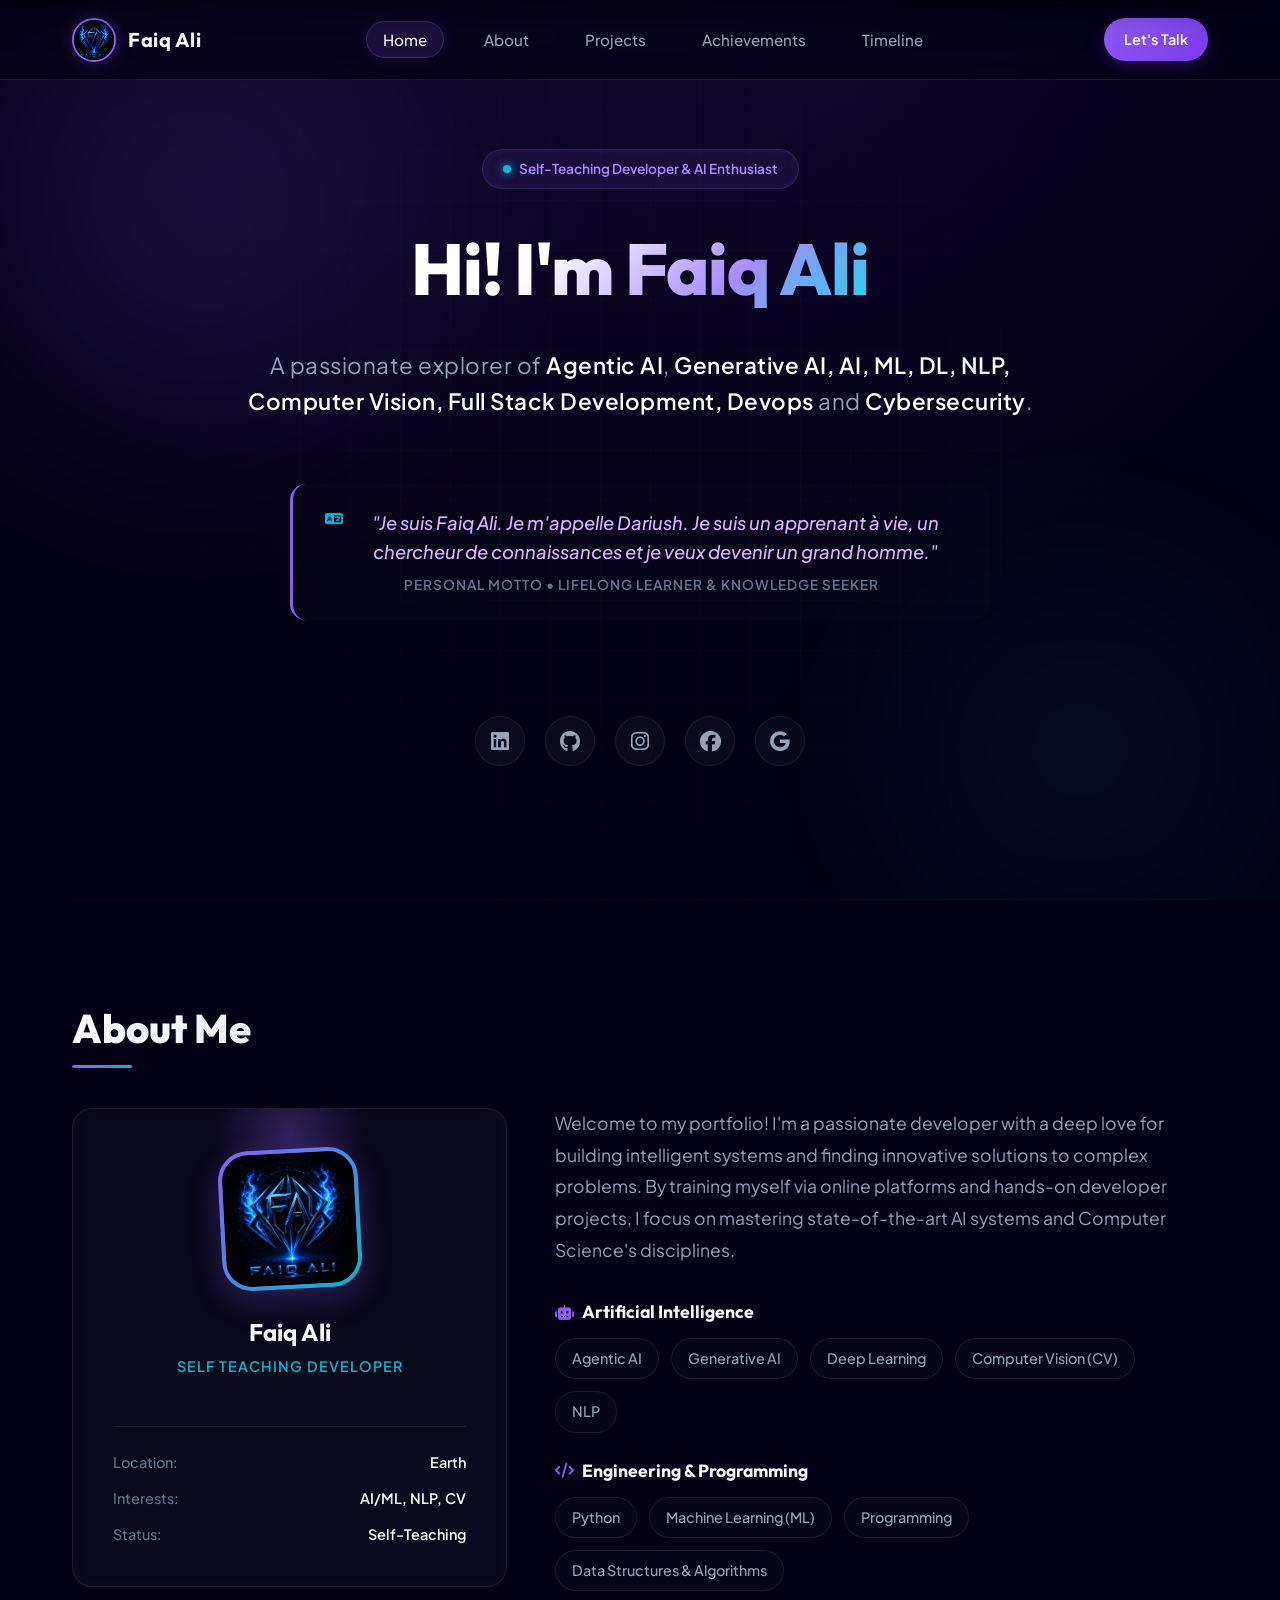
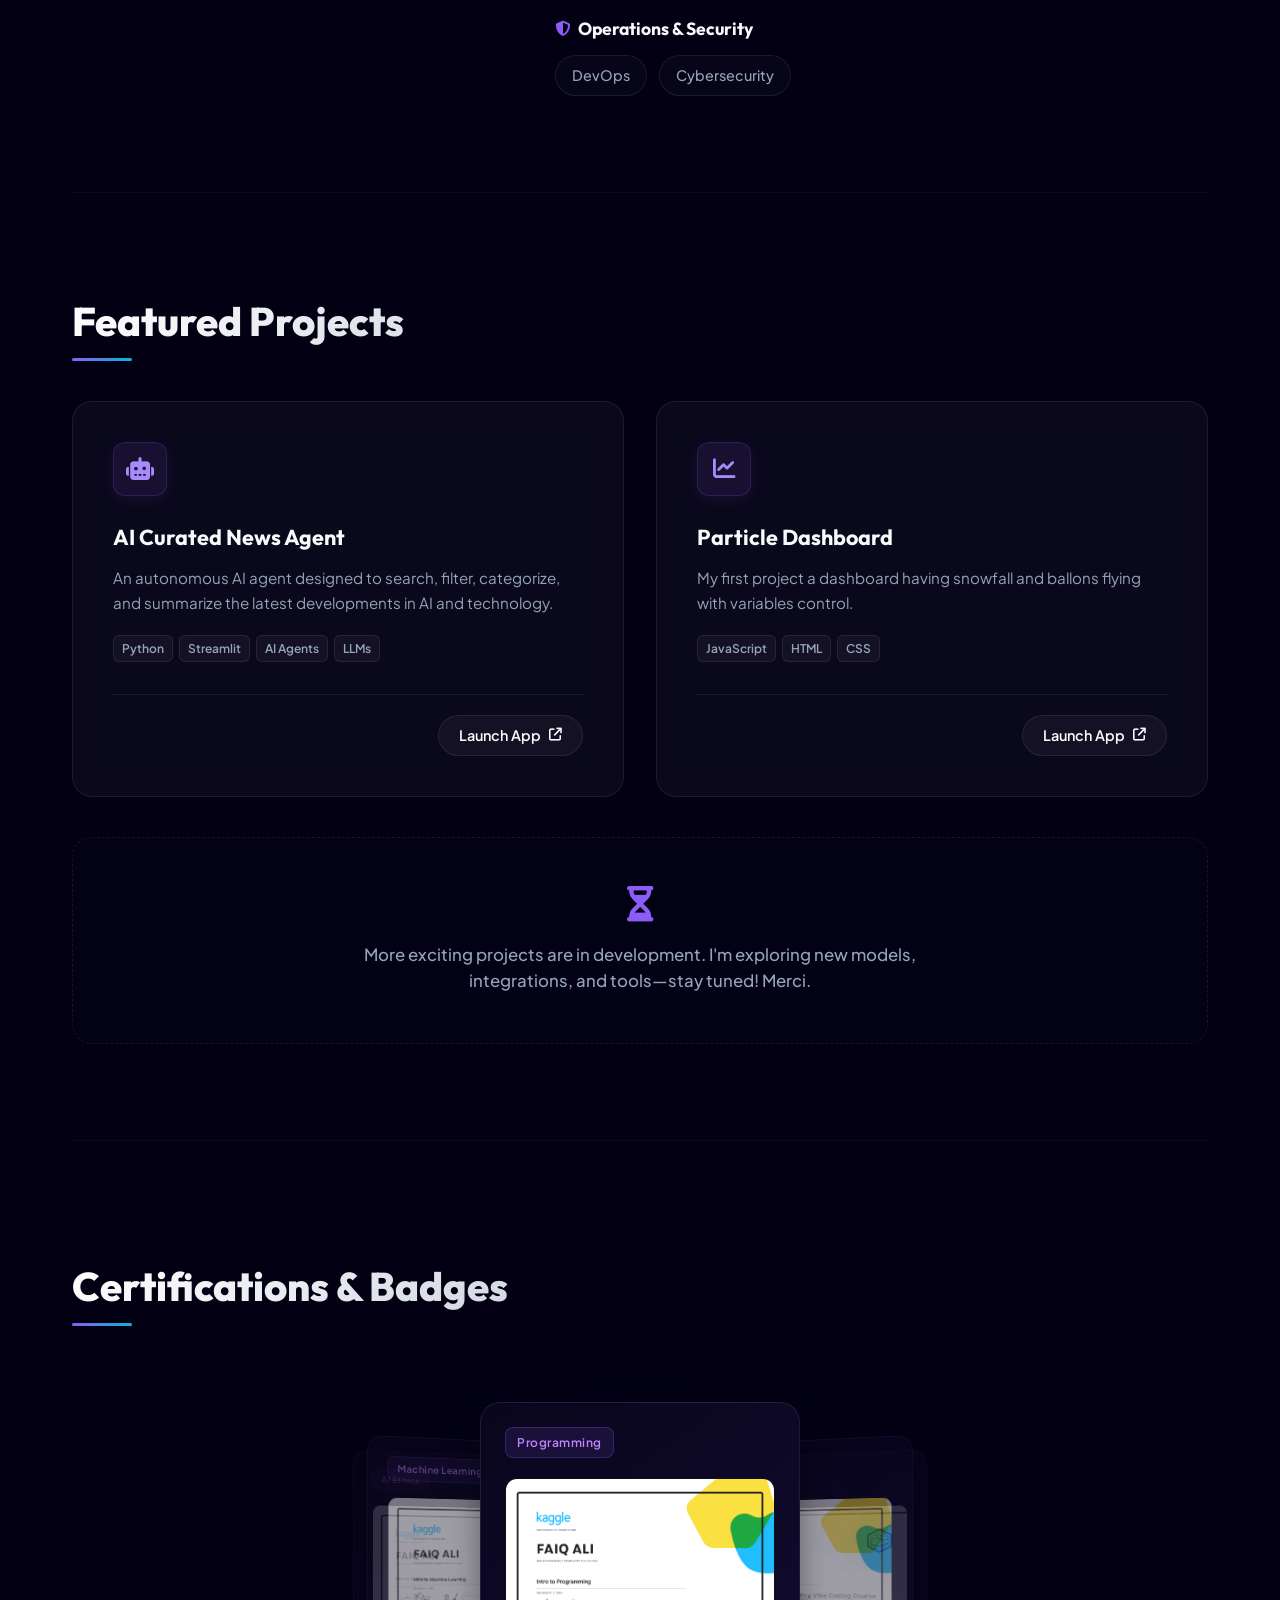
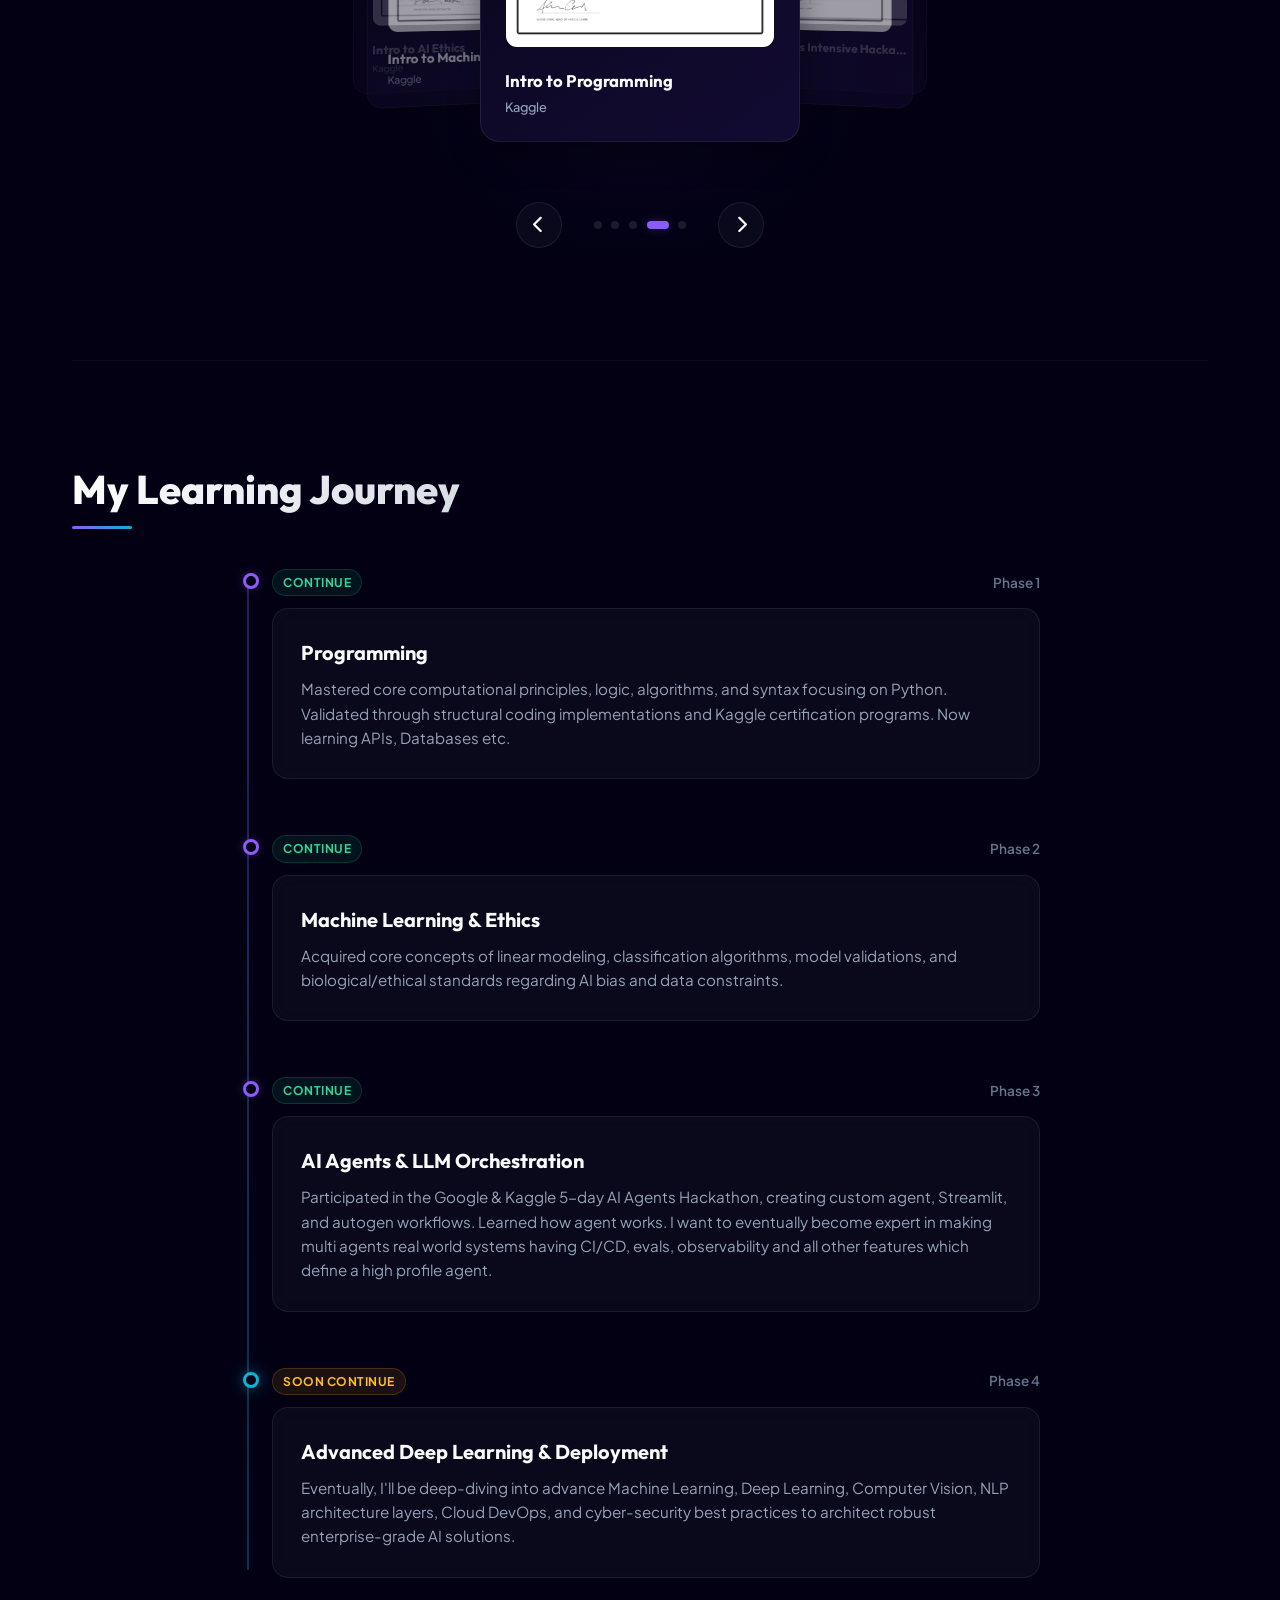
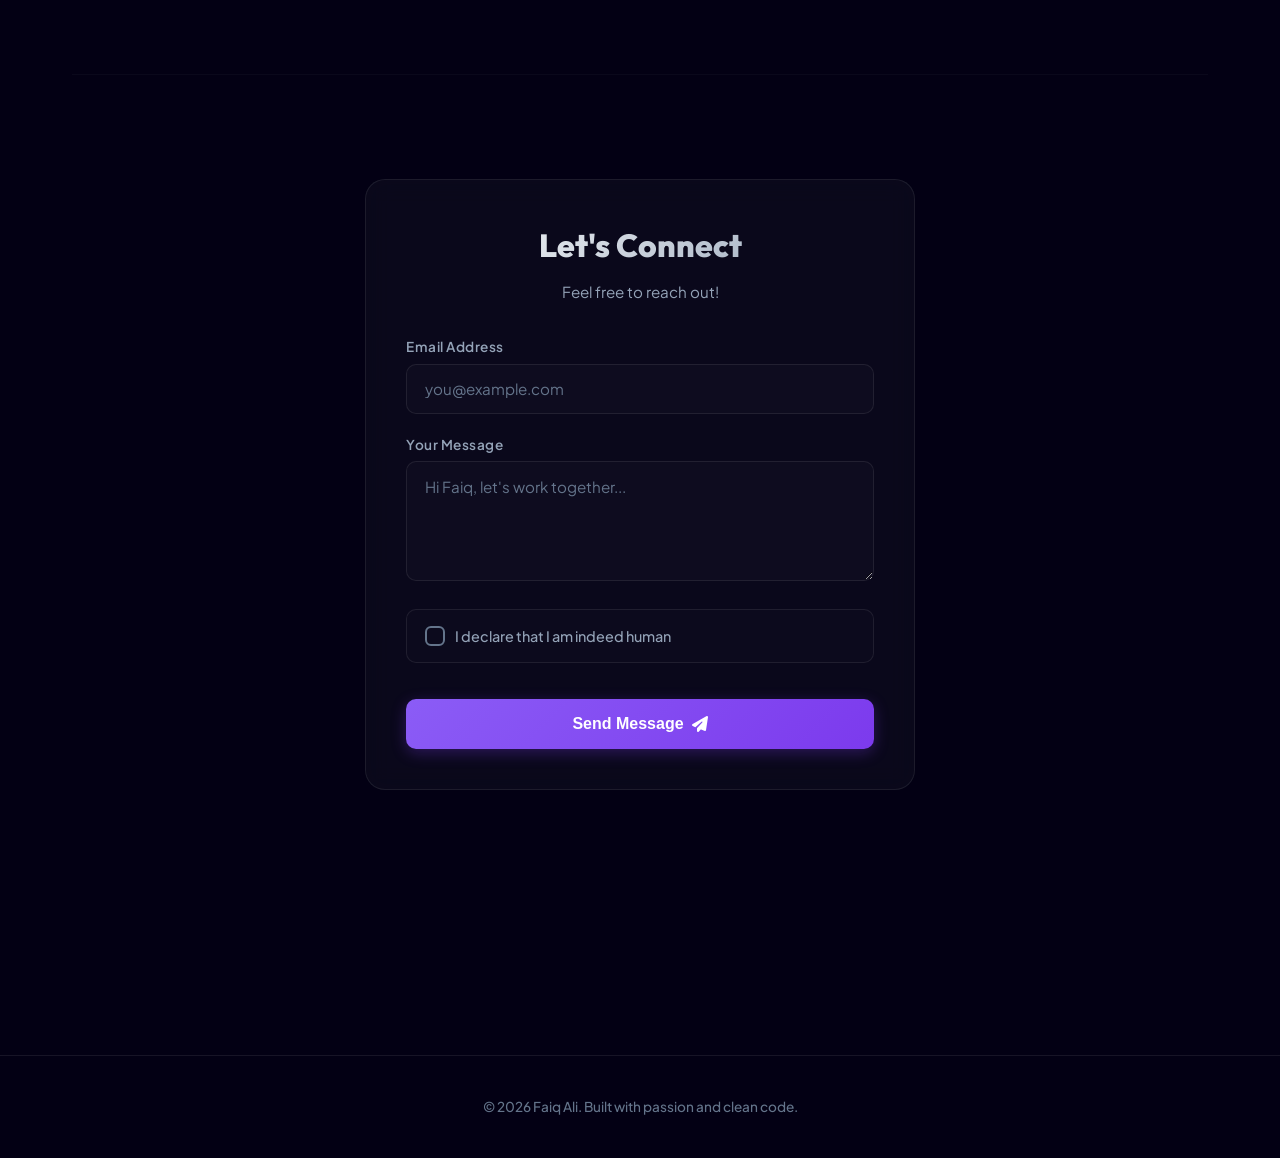
==== commit 0290066a: "Enhance SEO with new title and meta tags Updated title and added meta tags for SEO and social media." ====
--- a/index.html
+++ b/index.html
@@ -4,8 +4,59 @@
 <head>
     <meta charset="UTF-8">
     <meta name="viewport" content="width=device-width, initial-scale=1.0">
-    <title>Faiq Ali | Portfolio</title>
     <link rel="icon" type="image/jpg" href="webfolder/fa.jpg">
+
+    <!-- Primary Meta Tags -->
+<title>Faiq Ali | Self-Taught Developer & AI Enthusiast Portfolio</title>
+<meta name="title" content="Faiq Ali | Self-Taught Developer & AI Enthusiast Portfolio">
+<meta name="description" content="Explore the portfolio of Faiq Ali, a self-taught developer and AI enthusiast specializing in Agentic AI, Generative AI, Python, Machine Learning, and Full-Stack Development.">
+<meta name="keywords" content="Faiq Ali, AI Developer, Self-Taught Developer, Agentic AI, Machine Learning, Python Developer, Full Stack Engineering, Portfolio, Kaggle">
+<meta name="author" content="Faiq Ali">
+<meta name="robots" content="index, follow">
+<link rel="canonical" href="https://faiqali-portfolio.vercel.app/">
+
+<!-- Open Graph / Facebook / LinkedIn -->
+<meta property="meta:type" content="website">
+<meta property="meta:url" content="https://faiqali-portfolio.vercel.app/">
+<meta property="meta:title" content="Faiq Ali | Self-Teaching Developer & AI Enthusiast Portfolio">
+<meta property="meta:description" content="Explore the portfolio of Faiq Ali, a self-taught developer and AI enthusiast specializing in Agentic AI, Generative AI, Python, Machine Learning, and Full-Stack Development.">
+<meta property="meta:image" content="https://faiqali-portfolio.vercel.app/webfolder/fa.jpg">
+
+<!-- Twitter -->
+<meta property="twitter:card" content="summary_large_image">
+<meta property="twitter:url" content="https://faiqali-portfolio.vercel.app/">
+<meta property="twitter:title" content="Faiq Ali | Self-Teaching Developer & AI Enthusiast Portfolio">
+<meta property="twitter:description" content="Explore the portfolio of Faiq Ali, a self-taught developer and AI enthusiast specializing in Agentic AI, Generative AI, Python, Machine Learning, and Full-Stack Development.">
+<meta property="twitter:image" content="https://faiqali-portfolio.vercel.app/webfolder/fa.jpg">
+
+    <script type="application/ld+json">
+{
+  "@context": "https://schema.org",
+  "@type": "Person",
+  "name": "Faiq Ali",
+  "alternateName": "Dariush",
+  "url": "https://faiqali-portfolio.vercel.app/",
+  "image": "https://faiqali-portfolio.vercel.app/webfolder/fa.jpg",
+  "jobTitle": ["Self-Taught Developer", "Frontend HTML, CSS, JavaScript", "Python", "AI Enthusiast",
+  "sameAs": [
+    "https://www.linkedin.com/in/faiq-ali-708438370",
+    "https://github.com/faiqali-max",
+    "https://instagram.com/faiq_ali006"
+  ],
+  "isLearning": [
+    "Agentic AI",
+    "Generative AI",
+    "Python",
+     "HTML",
+     "CSS",
+     "JavaScript",   
+    "Machine Learning",
+    "Full-Stack Development",
+    "Computer Vision",
+    "Natural Language Processing"
+  ]
+}
+</script>
 
     <!-- Fonts & Icons -->
     <link rel="preconnect" href="https://fonts.googleapis.com">
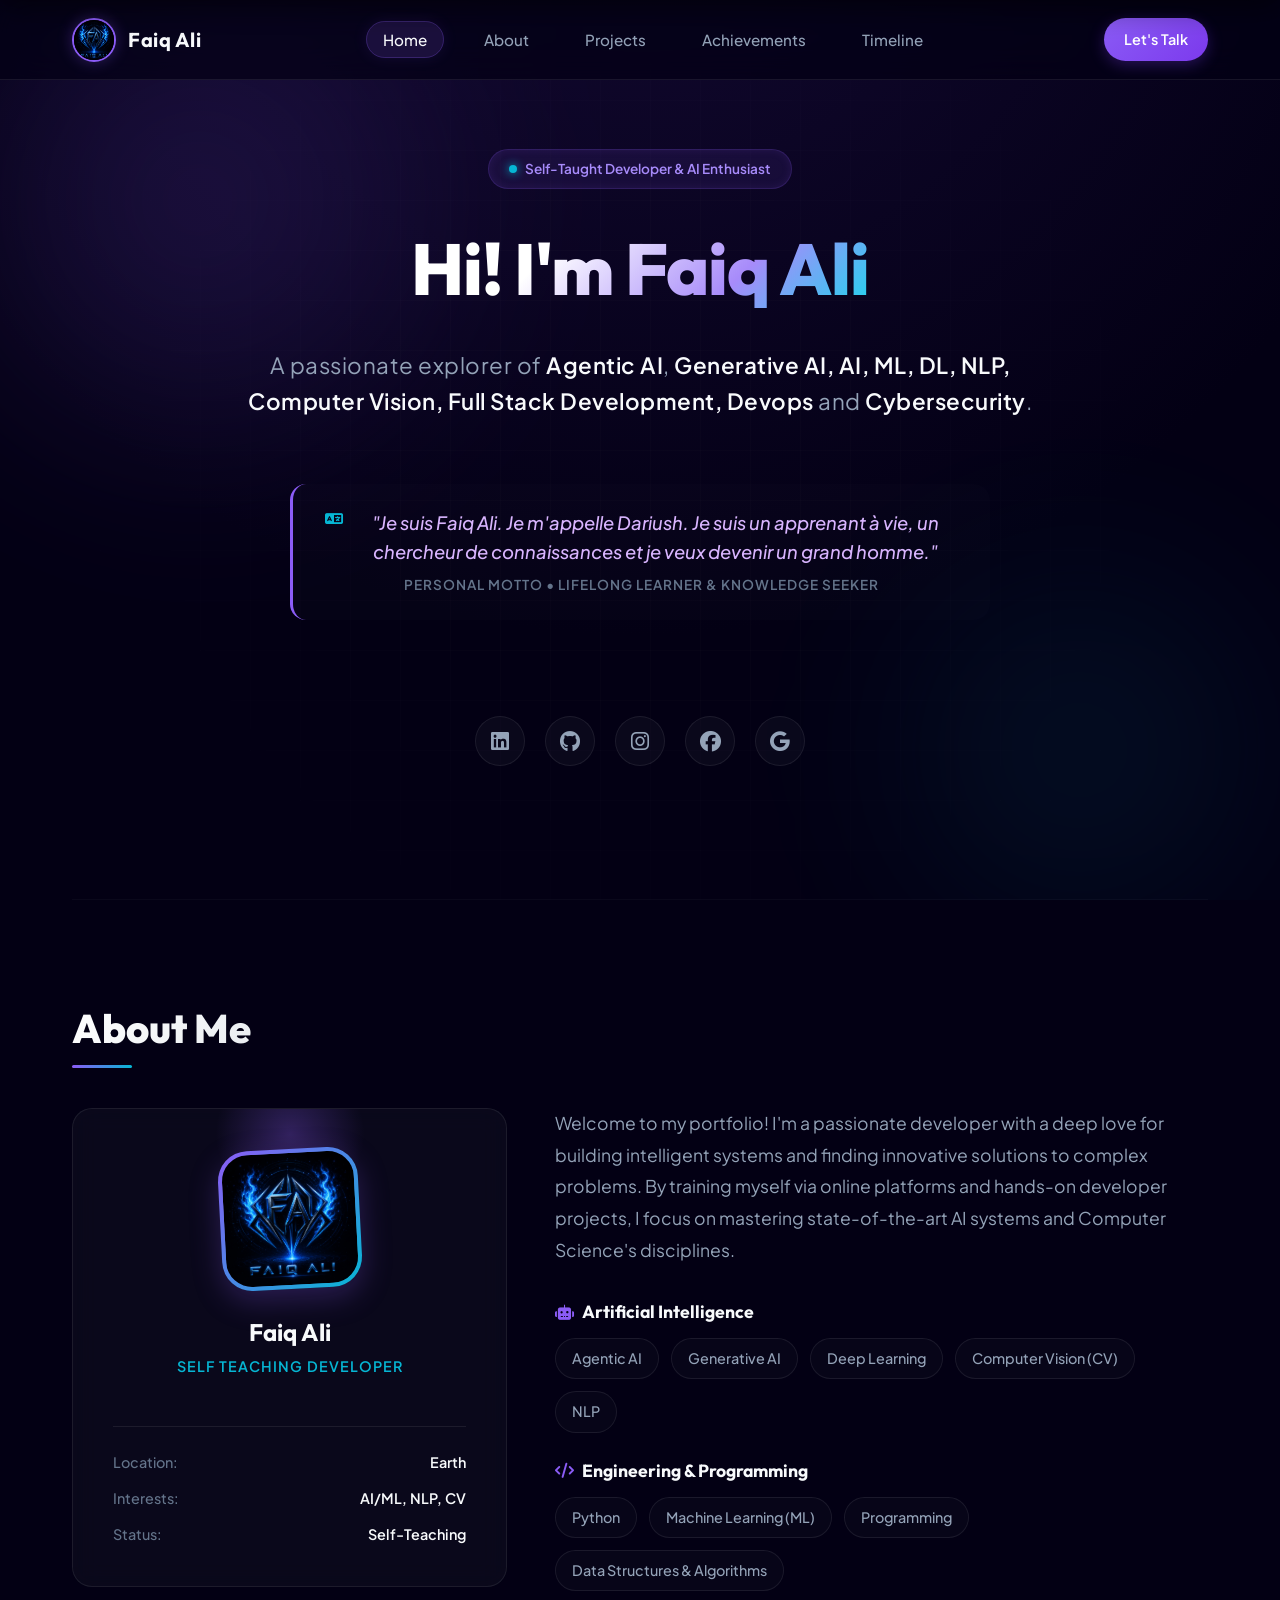
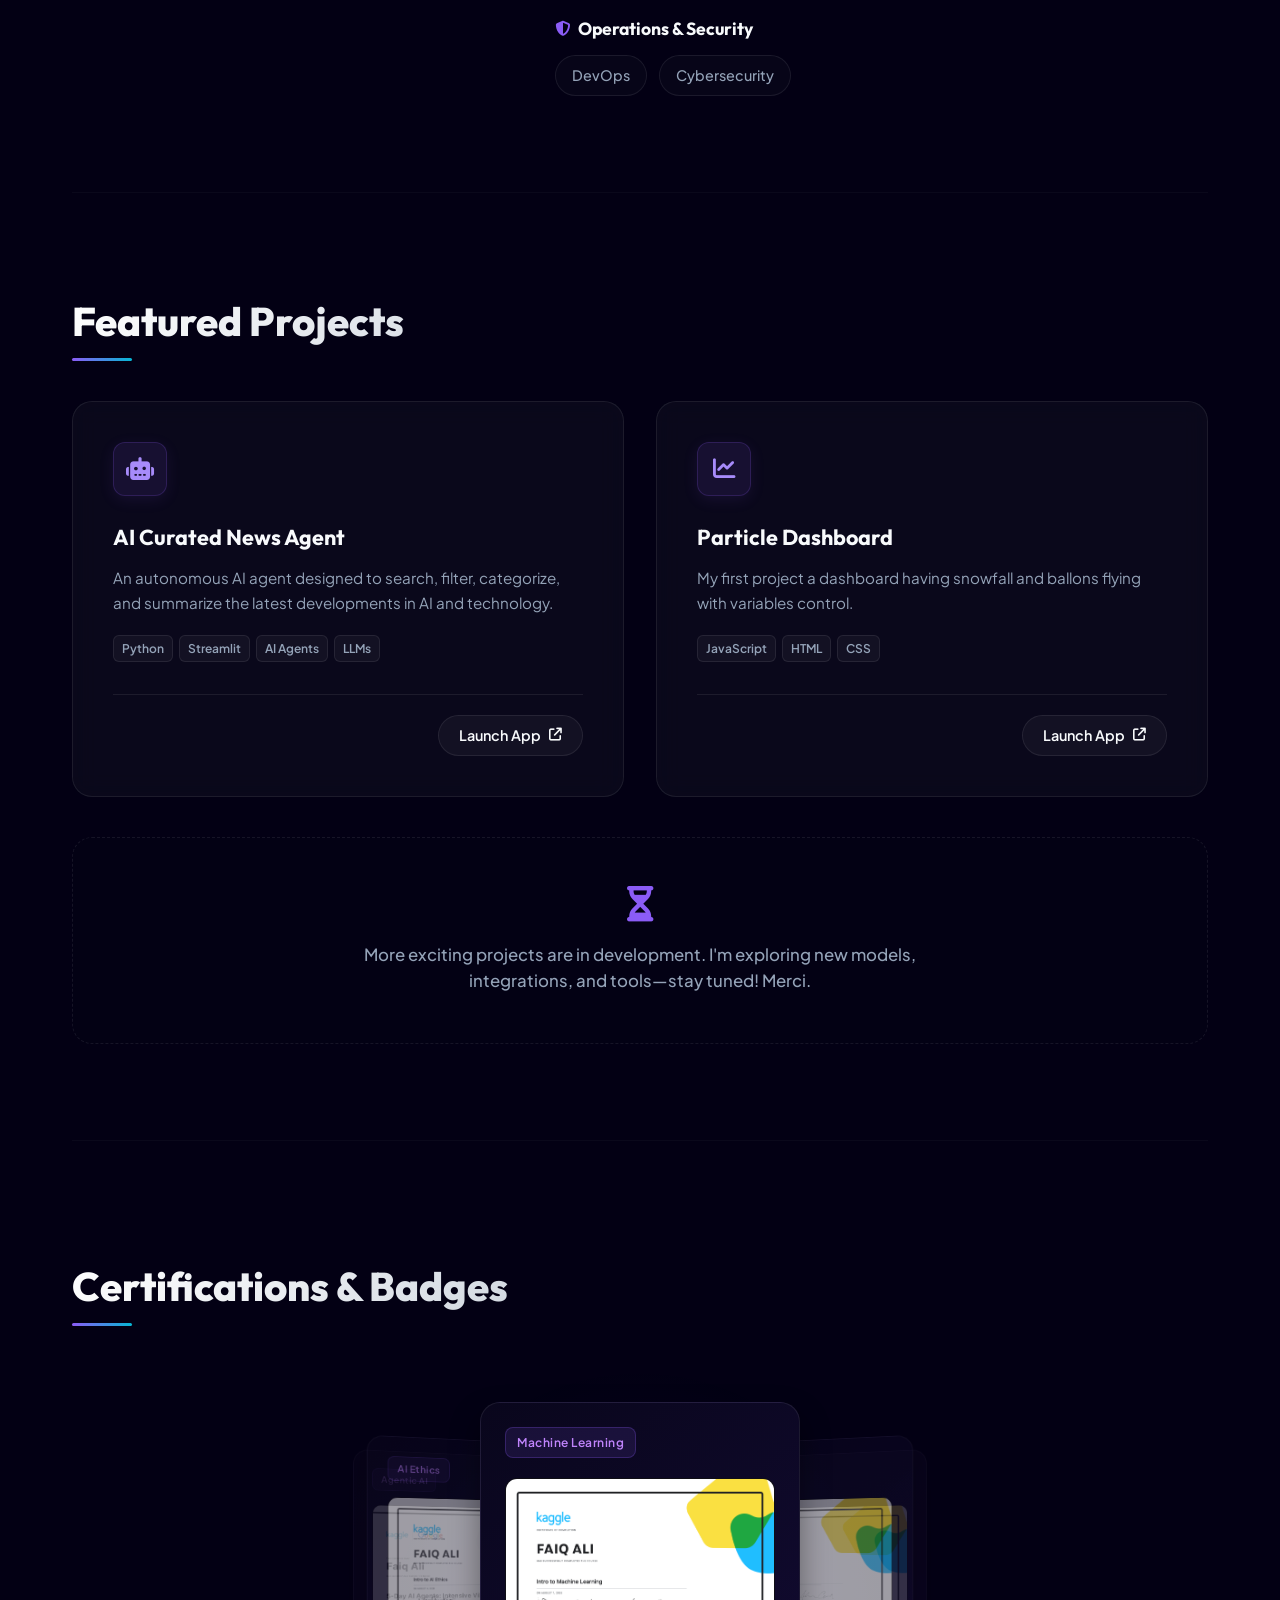
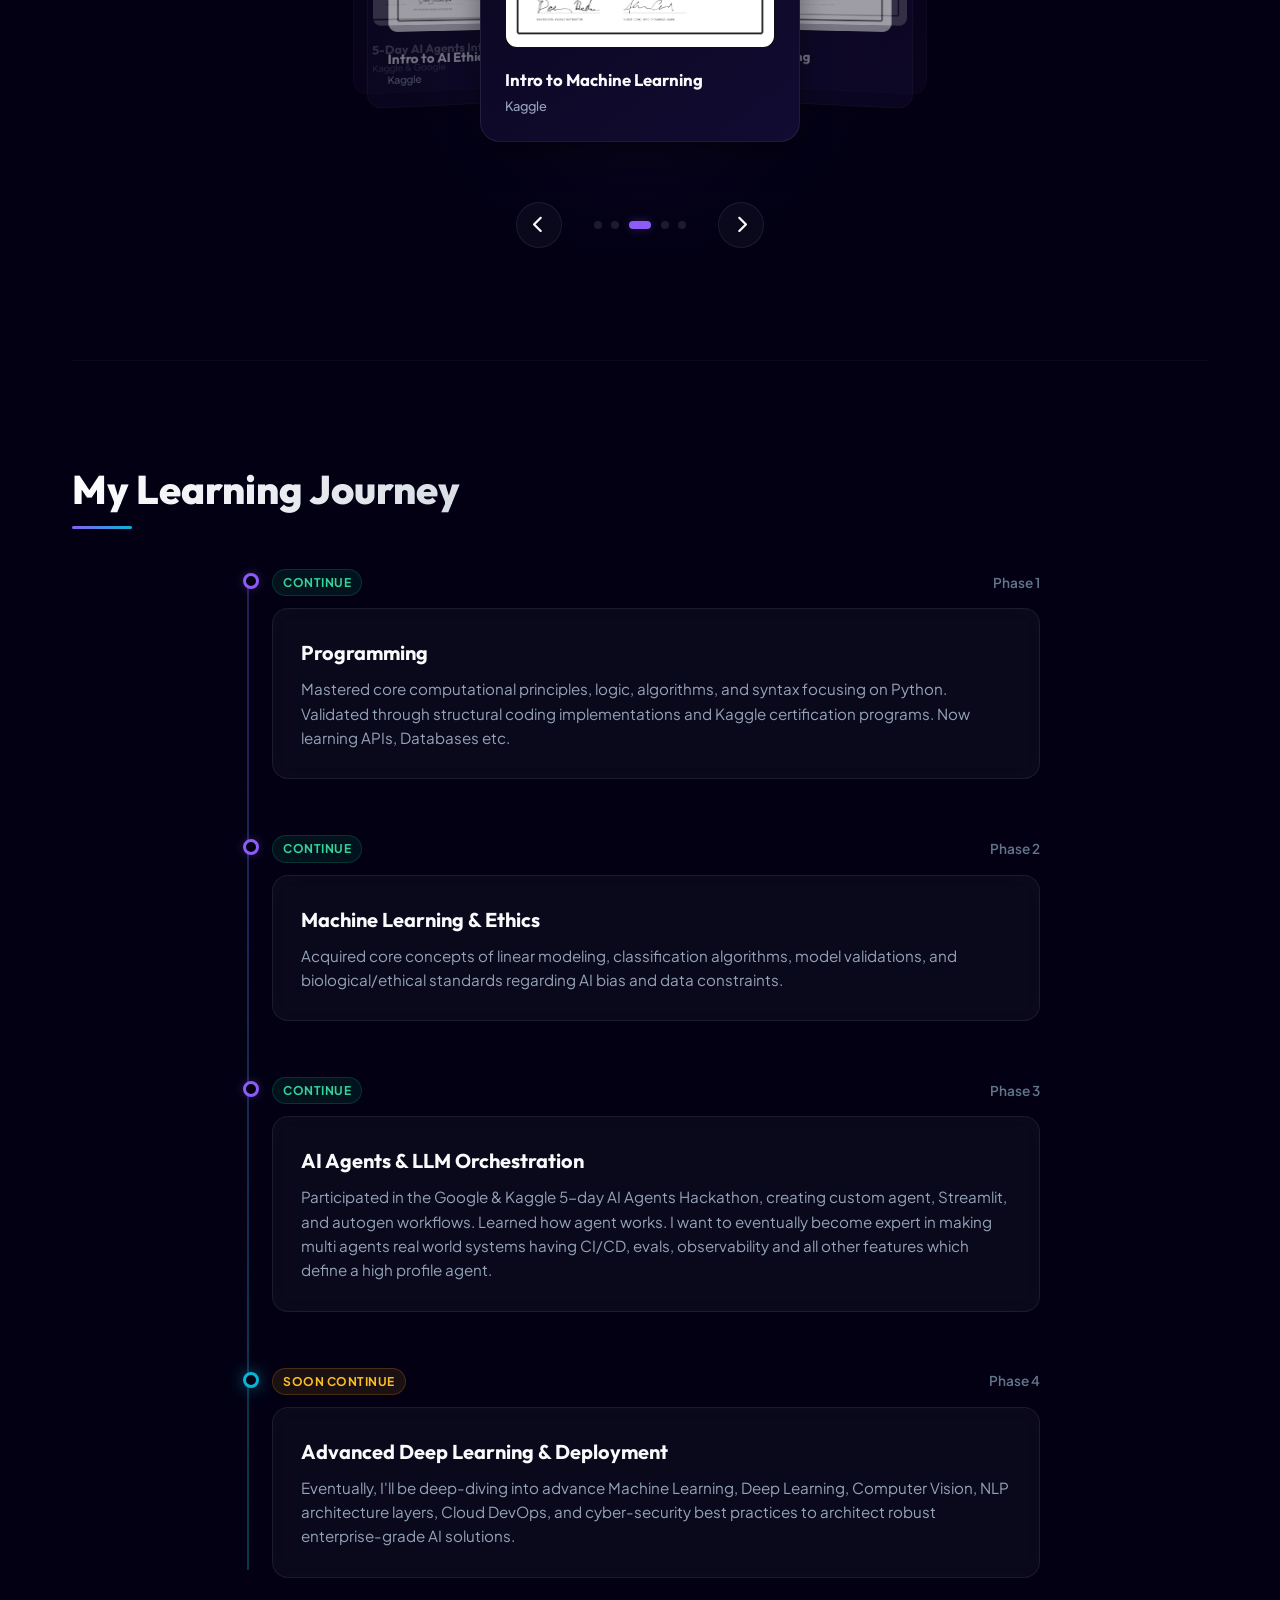
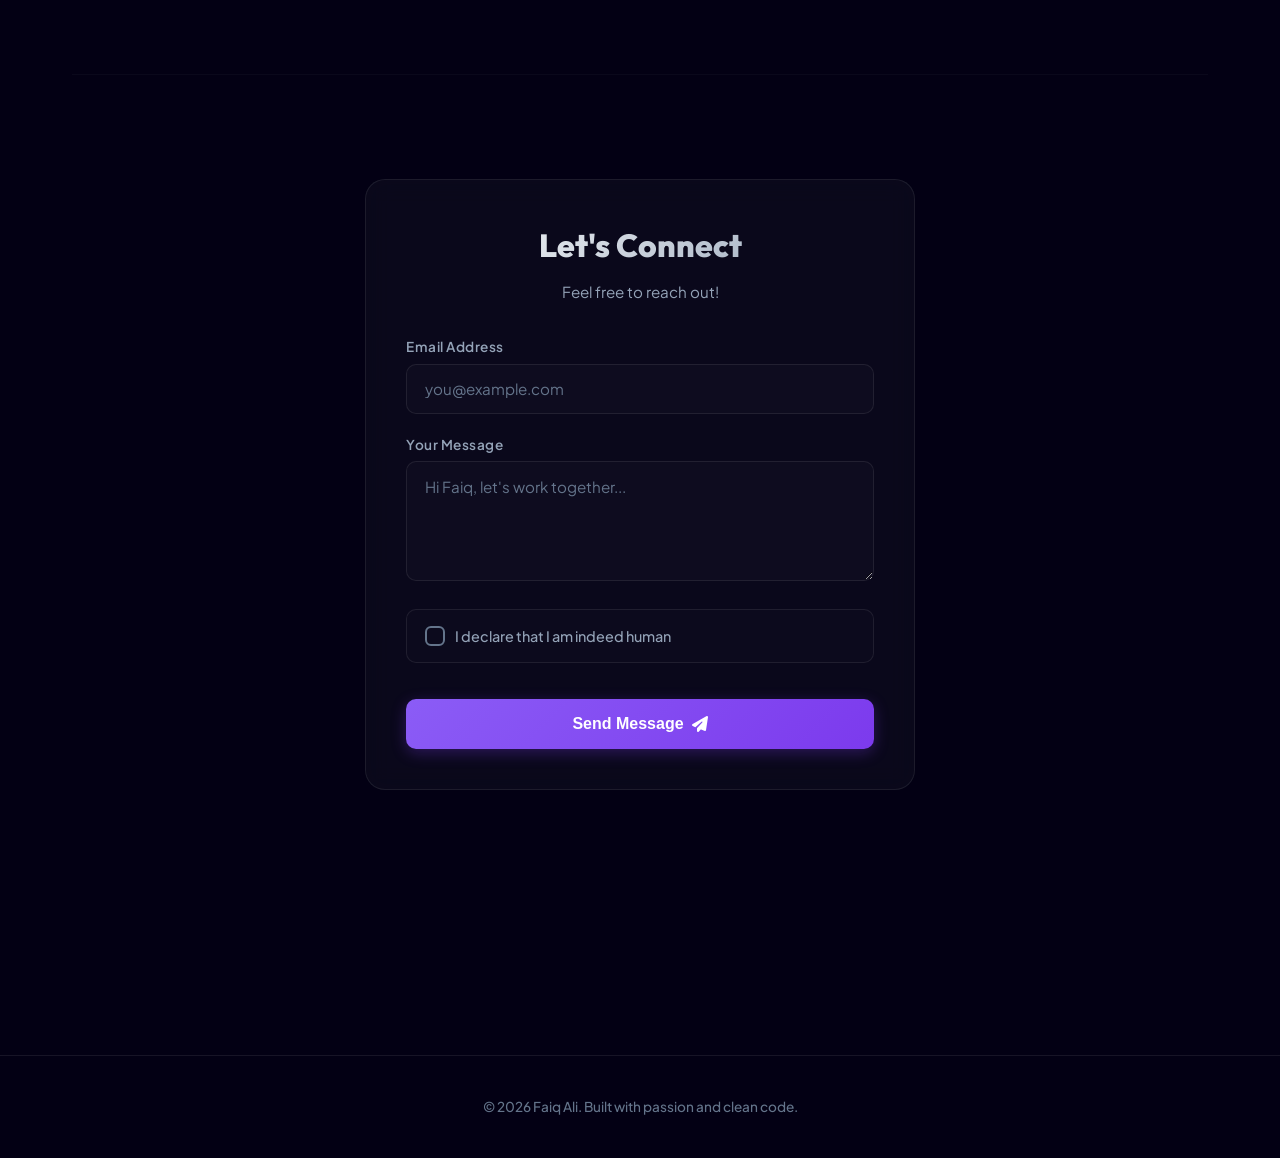
==== commit bab81e66: "Update index.html" ====
--- a/index.html
+++ b/index.html
@@ -1643,7 +1643,7 @@
         <section id="home" class="page">
             <div class="hero-badge">
                 <span class="badge-dot"></span>
-                <span>Self-Teaching Developer & AI Enthusiast</span>
+                <span>Self-Taught Developer & AI Enthusiast</span>
             </div>
 
             <h1 class="hero-title">Hi! I'm Faiq Ali</h1>
@@ -1665,7 +1665,7 @@
             </div>
 
             <div class="social-icons-wrapper">
-                <a href="https://www.linkedin.com/in/faiq-ali-708438370" target="_blank" rel="noopener noreferrer"
+                <a href="https://www.linkedin.com/in/faiqali-dev" target="_blank" rel="noopener noreferrer"
                     class="social-btn" data-label="LinkedIn">
                     <i class="fa-brands fa-linkedin"></i>
                 </a>
@@ -1673,7 +1673,7 @@
                     data-label="GitHub">
                     <i class="fa-brands fa-github"></i>
                 </a>
-                <a href="https://instagram.com/faiq_ali006" target="_blank" rel="noopener noreferrer" class="social-btn"
+                <a href="https://instagram.com/faiqali_dev" target="_blank" rel="noopener noreferrer" class="social-btn"
                     data-label="Instagram">
                     <i class="fa-brands fa-instagram"></i>
                 </a>
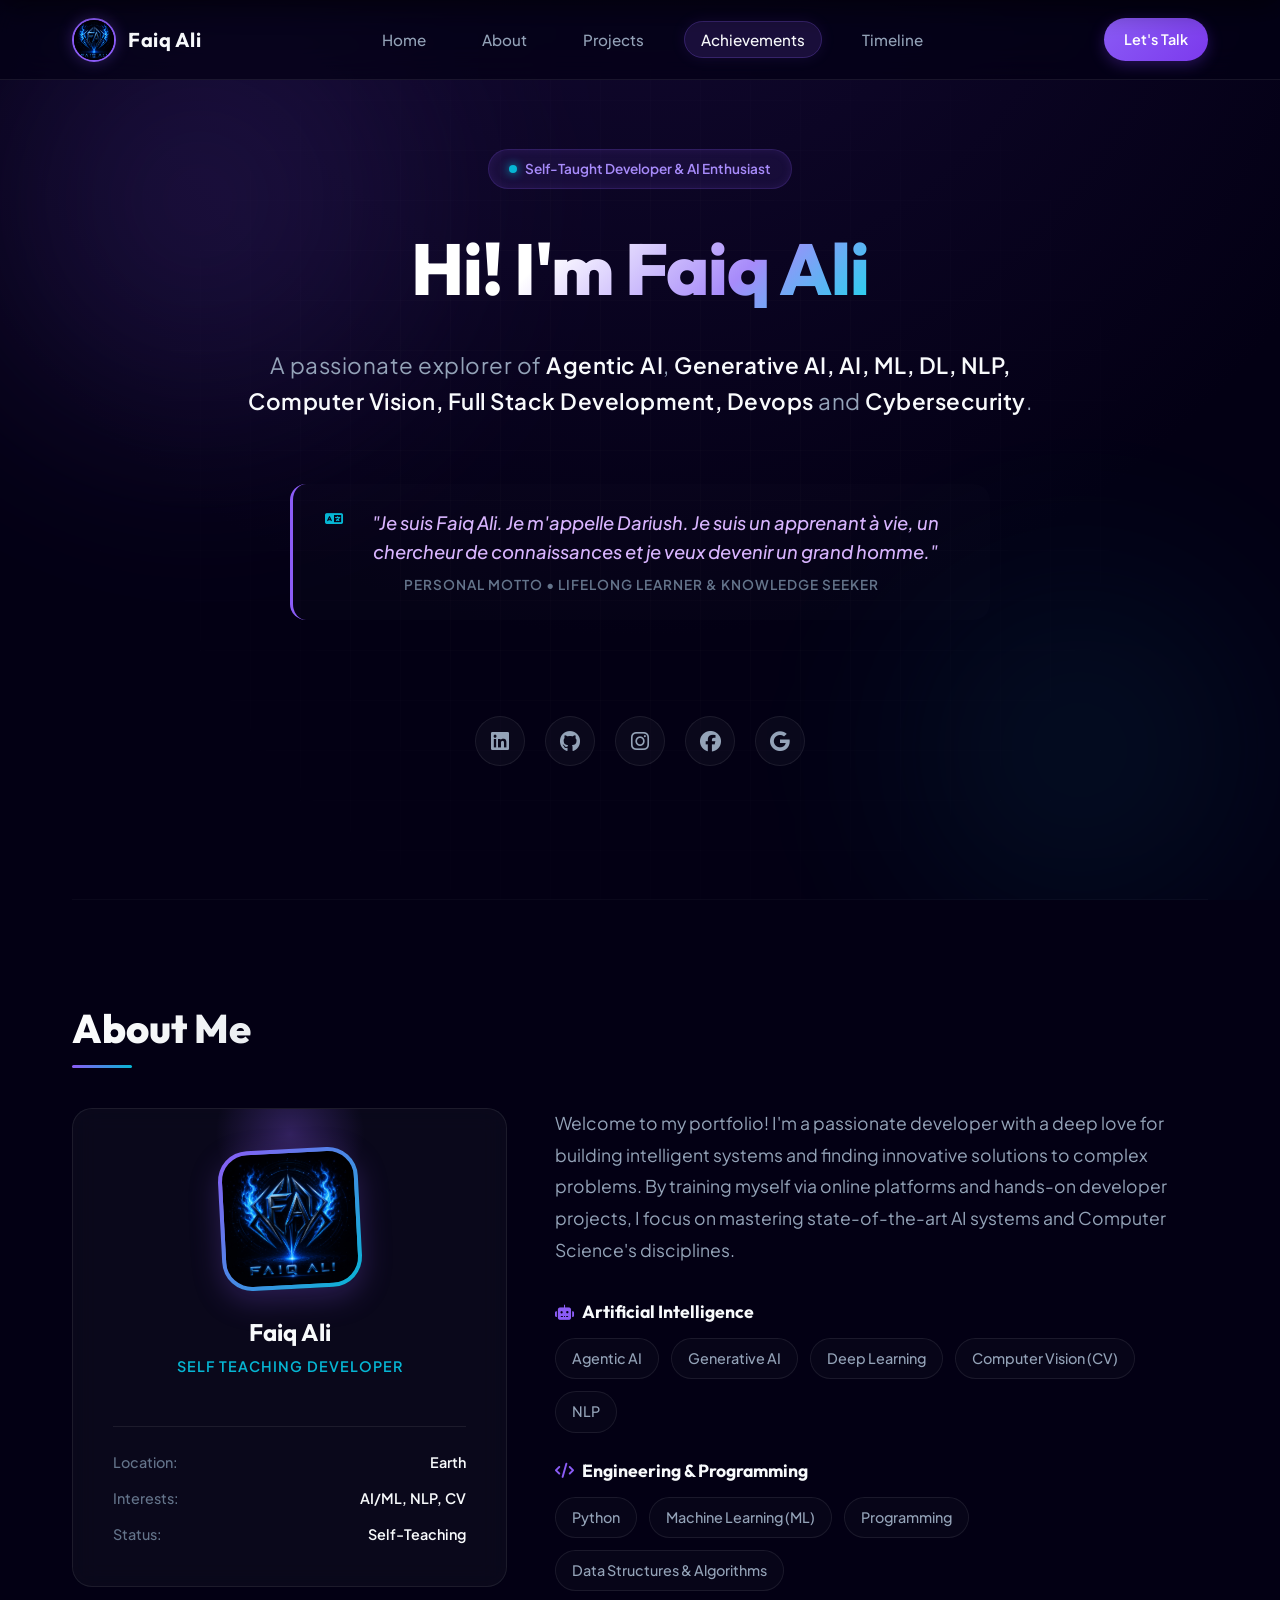
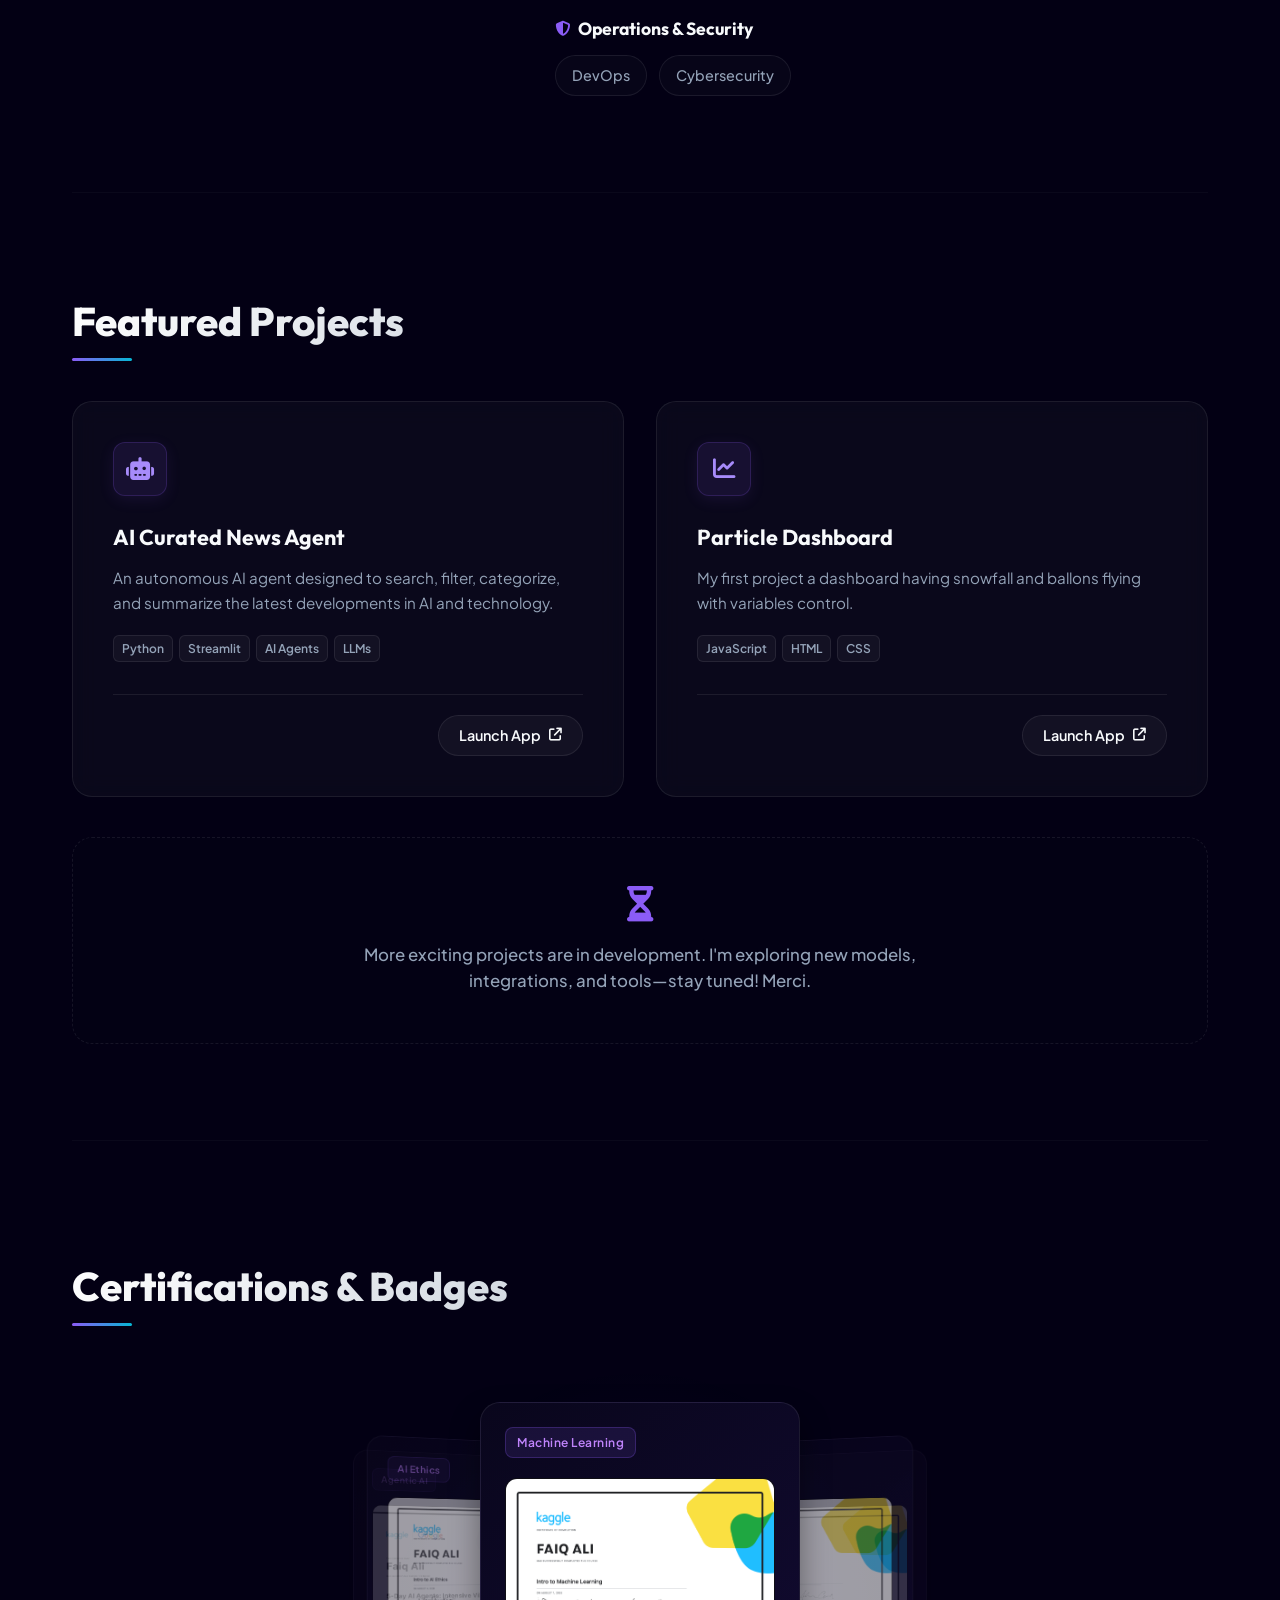
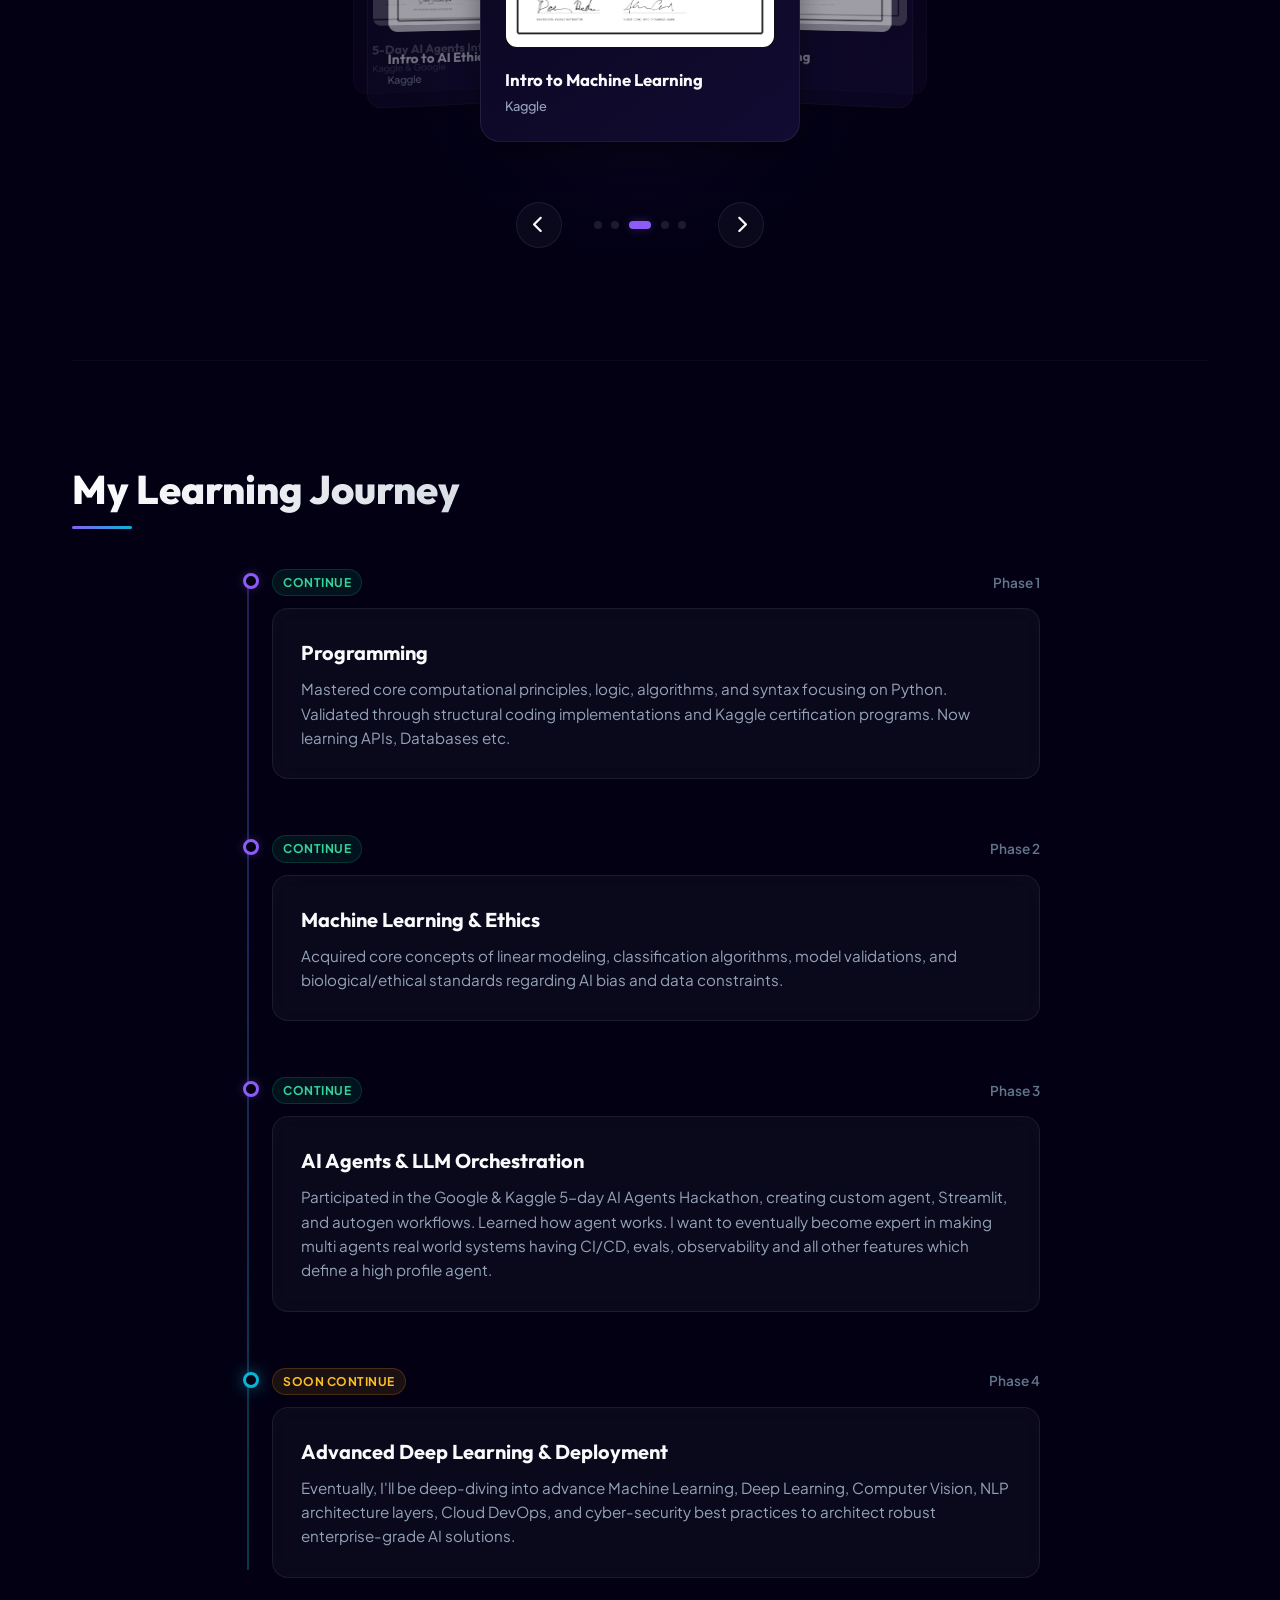
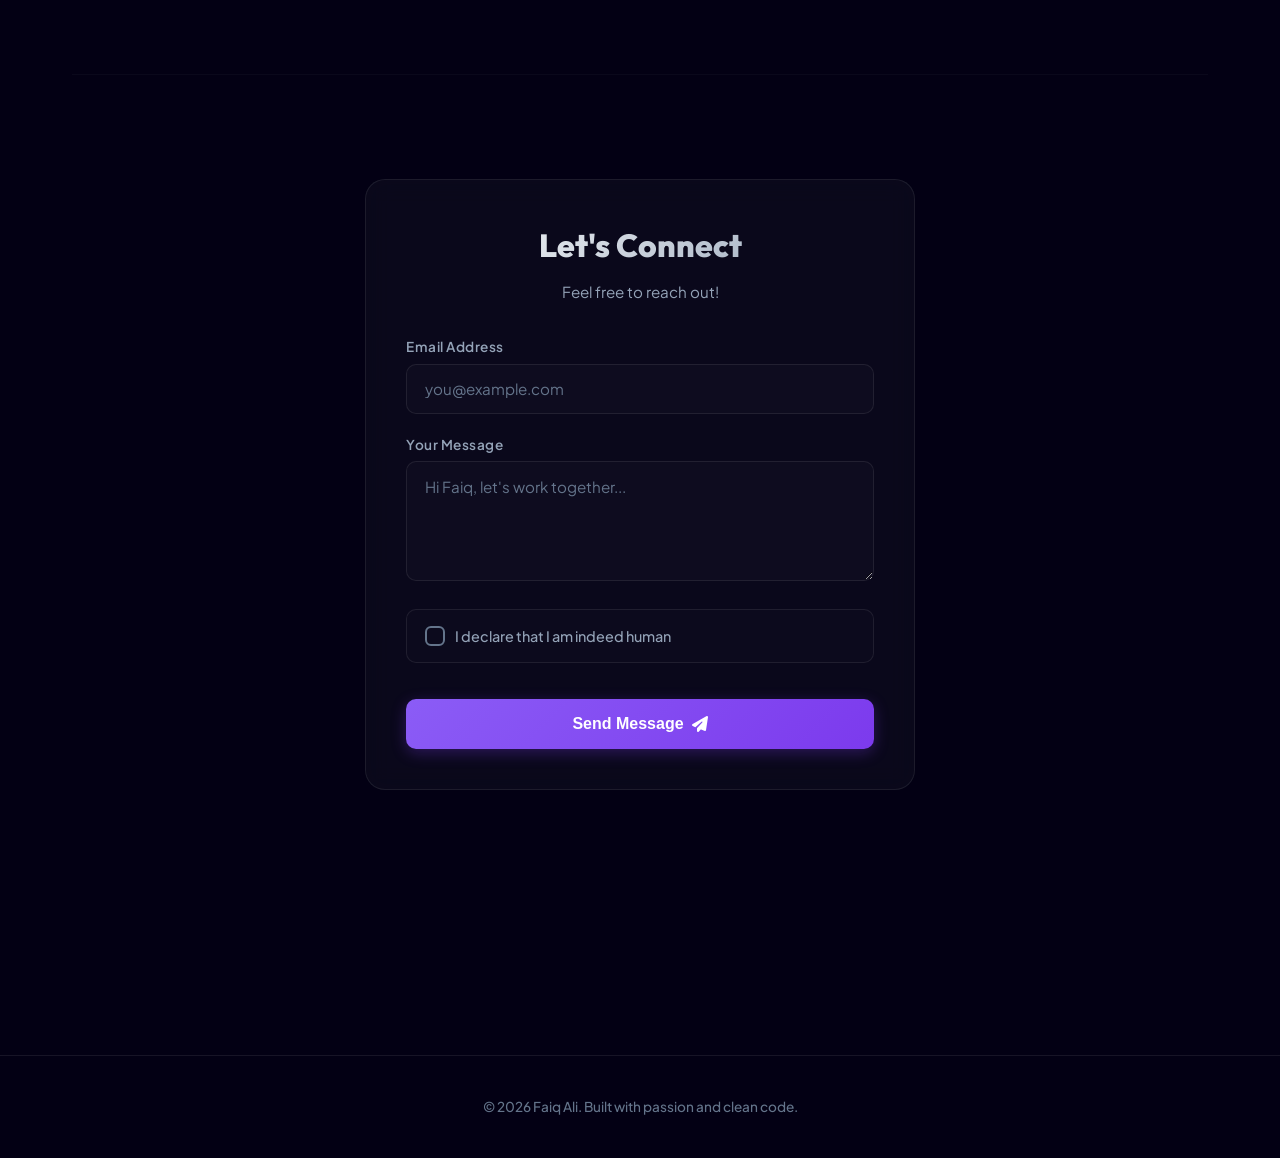
==== commit 0ba7607d: "Update index.html" ====
--- a/index.html
+++ b/index.html
@@ -65,1524 +65,8 @@
         href="https://fonts.googleapis.com/css2?family=Outfit:wght@300;400;500;600;700;800&family=Plus+Jakarta+Sans:wght@300;400;500;600;700&display=swap"
         rel="stylesheet">
     <link rel="stylesheet" href="https://cdnjs.cloudflare.com/ajax/libs/font-awesome/6.4.0/css/all.min.css">
-
-    <style>
-        :root {
-            /* Palette design tokens */
-            --bg-dark: #030014;
-            --bg-dark-accent: #070420;
-            --bg-card: rgba(255, 255, 255, 0.03);
-            --bg-card-hover: rgba(255, 255, 255, 0.06);
-            --border-glass: rgba(255, 255, 255, 0.08);
-            --border-glass-hover: rgba(255, 255, 255, 0.16);
-
-            --accent-primary: #8b5cf6;
-            /* Violet */
-            --accent-secondary: #06b6d4;
-            /* Cyan */
-            --accent-glow: rgba(139, 92, 246, 0.3);
-            --accent-cyan-glow: rgba(6, 182, 212, 0.2);
-
-            --text-primary: #f8fafc;
-            --text-secondary: #94a3b8;
-            --text-muted: #64748b;
-
-            --font-display: 'Outfit', sans-serif;
-            --font-body: 'Plus Jakarta Sans', sans-serif;
-
-            --transition-smooth: all 0.4s cubic-bezier(0.16, 1, 0.3, 1);
-            --header-height: 80px;
-        }
-
-        * {
-            box-sizing: border-box;
-            margin: 0;
-            padding: 0;
-        }
-
-        html {
-            scroll-behavior: smooth;
-            scrollbar-width: thin;
-            scrollbar-color: var(--border-glass) var(--bg-dark);
-        }
-
-        /* Custom scrollbar for Webkit */
-        ::-webkit-scrollbar {
-            width: 8px;
-        }
-
-        ::-webkit-scrollbar-track {
-            background: var(--bg-dark);
-        }
-
-        ::-webkit-scrollbar-thumb {
-            background: var(--border-glass);
-            border-radius: 99px;
-            border: 2px solid var(--bg-dark);
-        }
-
-        ::-webkit-scrollbar-thumb:hover {
-            background: var(--text-muted);
-        }
-
-        body {
-            background-color: var(--bg-dark);
-            color: var(--text-primary);
-            font-family: var(--font-body);
-            min-height: 100vh;
-            overflow-x: hidden;
-            position: relative;
-            line-height: 1.6;
-        }
-
-        /* --- Ambient Background --- */
-        .scene {
-            position: fixed;
-            inset: 0;
-            width: 100vw;
-            height: 100vh;
-            z-index: 0;
-            pointer-events: none;
-            overflow: hidden;
-            background: radial-gradient(circle at 50% -20%, #130932 0%, var(--bg-dark) 65%);
-        }
-
-        .ambient-glow {
-            position: absolute;
-            width: 800px;
-            height: 800px;
-            background: radial-gradient(circle, var(--accent-glow) 0%, transparent 60%);
-            top: -200px;
-            left: -200px;
-            filter: blur(80px);
-            opacity: 0.6;
-            animation: drift 25s ease-in-out infinite alternate;
-        }
-
-        .ambient-glow-2 {
-            position: absolute;
-            width: 600px;
-            height: 600px;
-            background: radial-gradient(circle, var(--accent-cyan-glow) 0%, transparent 60%);
-            bottom: -150px;
-            right: -100px;
-            filter: blur(80px);
-            opacity: 0.5;
-            animation: drift-reverse 20s ease-in-out infinite alternate;
-        }
-
-        @keyframes drift {
-            0% {
-                transform: translate(0, 0) scale(1);
-            }
-
-            50% {
-                transform: translate(150px, 80px) scale(1.1);
-            }
-
-            100% {
-                transform: translate(50px, 150px) scale(0.95);
-            }
-        }
-
-        @keyframes drift-reverse {
-            0% {
-                transform: translate(0, 0) scale(1);
-            }
-
-            50% {
-                transform: translate(-100px, -80px) scale(1.05);
-            }
-
-            100% {
-                transform: translate(-50px, -120px) scale(0.9);
-            }
-        }
-
-        .grid-plane {
-            position: absolute;
-            inset: 0;
-            background-image:
-                linear-gradient(to right, rgba(255, 255, 255, 0.015) 1px, transparent 1px),
-                linear-gradient(to bottom, rgba(255, 255, 255, 0.015) 1px, transparent 1px);
-            background-size: 50px 50px;
-            opacity: 0.8;
-            mask-image: radial-gradient(circle at 50% 50%, black 30%, transparent 80%);
-            -webkit-mask-image: radial-gradient(circle at 50% 50%, black 30%, transparent 80%);
-        }
-
-        /* --- Header / Navigation --- */
-        .main-header {
-            position: fixed;
-            top: 0;
-            left: 0;
-            right: 0;
-            height: var(--header-height);
-            background: rgba(3, 0, 20, 0.7);
-            backdrop-filter: blur(16px);
-            -webkit-backdrop-filter: blur(16px);
-            border-bottom: 1px solid var(--border-glass);
-            z-index: 100;
-            transition: var(--transition-smooth);
-        }
-
-        .main-header.scrolled {
-            background: rgba(3, 0, 20, 0.9);
-            box-shadow: 0 10px 30px rgba(0, 0, 0, 0.5);
-            height: 70px;
-        }
-
-        .header-container {
-            max-width: 1200px;
-            height: 100%;
-            margin: 0 auto;
-            display: flex;
-            align-items: center;
-            justify-content: space-between;
-            padding: 0 2rem;
-        }
-
-        .logo-area {
-            display: flex;
-            align-items: center;
-            gap: 12px;
-            text-decoration: none;
-        }
-
-        .avatar-img {
-            height: 44px;
-            width: 44px;
-            border-radius: 50%;
-            object-fit: cover;
-            border: 2px solid var(--accent-primary);
-            box-shadow: 0 0 15px var(--accent-glow);
-            transition: var(--transition-smooth);
-        }
-
-        .avatar-img:hover {
-            transform: rotate(360deg) scale(1.1);
-        }
-
-        .logo-text {
-            font-family: var(--font-display);
-            font-weight: 700;
-            font-size: 1.25rem;
-            color: var(--text-primary);
-            letter-spacing: 0.5px;
-        }
-
-        .desktop-nav {
-            display: flex;
-            align-items: center;
-        }
-
-        .nav-links {
-            display: flex;
-            gap: 1.5rem;
-            list-style: none;
-        }
-
-        .nav-link {
-            color: var(--text-secondary);
-            text-decoration: none;
-            font-size: 0.95rem;
-            font-weight: 500;
-            padding: 0.5rem 1rem;
-            border-radius: 99px;
-            transition: var(--transition-smooth);
-            position: relative;
-        }
-
-        .nav-link:hover {
-            color: var(--text-primary);
-            background: rgba(255, 255, 255, 0.05);
-        }
-
-        .nav-link.active {
-            color: var(--text-primary);
-            background: rgba(139, 92, 246, 0.15);
-            border: 1px solid rgba(139, 92, 246, 0.25);
-            box-shadow: 0 0 15px rgba(139, 92, 246, 0.1);
-        }
-
-        .header-actions {
-            display: flex;
-            align-items: center;
-            gap: 1rem;
-        }
-
-        .btn-connect {
-            background: linear-gradient(135deg, var(--accent-primary) 0%, #7c3aed 100%);
-            color: white;
-            text-decoration: none;
-            font-size: 0.9rem;
-            font-weight: 600;
-            padding: 0.6rem 1.25rem;
-            border-radius: 99px;
-            border: none;
-            box-shadow: 0 4px 15px rgba(124, 58, 237, 0.3);
-            cursor: pointer;
-            transition: var(--transition-smooth);
-        }
-
-        .btn-connect:hover {
-            transform: translateY(-2px);
-            box-shadow: 0 6px 20px rgba(124, 58, 237, 0.5);
-            background: linear-gradient(135deg, #9061f9 0%, var(--accent-primary) 100%);
-        }
-
-        .mobile-menu-btn {
-            display: none;
-            background: none;
-            border: none;
-            color: var(--text-primary);
-            font-size: 1.5rem;
-            cursor: pointer;
-            width: 40px;
-            height: 40px;
-            align-items: center;
-            justify-content: center;
-            border-radius: 8px;
-            transition: var(--transition-smooth);
-        }
-
-        .mobile-menu-btn:hover {
-            background: rgba(255, 255, 255, 0.05);
-        }
-
-        /* --- Mobile Navigation Dropdown --- */
-        .mobile-menu {
-            position: fixed;
-            top: var(--header-height);
-            left: 0;
-            right: 0;
-            background: rgba(3, 0, 20, 0.95);
-            backdrop-filter: blur(20px);
-            border-bottom: 1px solid var(--border-glass);
-            padding: 1.5rem 2rem;
-            transform: translateY(-120%);
-            transition: transform 0.4s cubic-bezier(0.16, 1, 0.3, 1);
-            z-index: 99;
-            box-shadow: 0 15px 30px rgba(0, 0, 0, 0.6);
-        }
-
-        .mobile-menu.open {
-            transform: translateY(0);
-        }
-
-        .mobile-nav-links {
-            display: flex;
-            flex-direction: column;
-            gap: 1rem;
-            list-style: none;
-        }
-
-        .mobile-nav-links a {
-            color: var(--text-secondary);
-            text-decoration: none;
-            font-size: 1.1rem;
-            font-weight: 500;
-            padding: 0.75rem 1rem;
-            border-radius: 8px;
-            display: block;
-            transition: var(--transition-smooth);
-        }
-
-        .mobile-nav-links a:hover,
-        .mobile-nav-links a.active {
-            color: var(--text-primary);
-            background: rgba(255, 255, 255, 0.05);
-        }
-
-        .mobile-connect-btn {
-            text-align: center;
-            background: linear-gradient(135deg, var(--accent-primary) 0%, #7c3aed 100%) !important;
-            color: white !important;
-            margin-top: 0.5rem;
-        }
-
-        /* --- Main Layout --- */
-        main {
-            position: relative;
-            z-index: 1;
-            max-width: 1200px;
-            margin: 0 auto;
-            padding: var(--header-height) 2rem 5rem;
-        }
-
-        /* --- Sections Core --- */
-        .page {
-            padding: 6rem 0;
-            min-height: calc(100vh - var(--header-height));
-            display: flex;
-            flex-direction: column;
-            justify-content: center;
-            border-bottom: 1px solid rgba(255, 255, 255, 0.03);
-        }
-
-        .page:last-of-type {
-            border-bottom: none;
-        }
-
-        .section-title {
-            font-family: var(--font-display);
-            font-size: 2.5rem;
-            font-weight: 800;
-            margin-bottom: 3rem;
-            position: relative;
-            display: inline-block;
-            background: linear-gradient(135deg, #ffffff 0%, var(--text-secondary) 100%);
-            -webkit-background-clip: text;
-            -webkit-text-fill-color: transparent;
-        }
-
-        .section-title::after {
-            content: '';
-            position: absolute;
-            bottom: -8px;
-            left: 0;
-            width: 60px;
-            height: 3px;
-            background: linear-gradient(to right, var(--accent-primary), var(--accent-secondary));
-            border-radius: 2px;
-        }
-
-        /* --- Glassmorphism Panel Component --- */
-        .glass-panel {
-            background: var(--bg-card);
-            backdrop-filter: blur(12px);
-            -webkit-backdrop-filter: blur(12px);
-            border: 1px solid var(--border-glass);
-            border-radius: 20px;
-            padding: 2.5rem;
-            transition: var(--transition-smooth);
-        }
-
-        .glass-panel:hover {
-            background: var(--bg-card-hover);
-            border-color: var(--border-glass-hover);
-            box-shadow: 0 20px 40px rgba(0, 0, 0, 0.3);
-        }
-
-        /* --- Home / Hero Section --- */
-        #home {
-            min-height: calc(100vh - var(--header-height));
-            text-align: center;
-            align-items: center;
-            gap: 1.5rem;
-            padding-top: 2rem;
-        }
-
-        .hero-badge {
-            display: inline-flex;
-            align-items: center;
-            gap: 8px;
-            background: rgba(139, 92, 246, 0.1);
-            border: 1px solid rgba(139, 92, 246, 0.2);
-            padding: 0.5rem 1.25rem;
-            border-radius: 99px;
-            font-size: 0.85rem;
-            font-weight: 600;
-            color: #a78bfa;
-            margin-bottom: 1rem;
-            box-shadow: inset 0 0 10px rgba(139, 92, 246, 0.1);
-        }
-
-        .badge-dot {
-            width: 8px;
-            height: 8px;
-            background-color: var(--accent-secondary);
-            border-radius: 50%;
-            box-shadow: 0 0 10px var(--accent-secondary);
-            animation: pulse 2s infinite alternate;
-        }
-
-        @keyframes pulse {
-            0% {
-                transform: scale(0.9);
-                opacity: 0.6;
-            }
-
-            100% {
-                transform: scale(1.2);
-                opacity: 1;
-            }
-        }
-
-        .hero-title {
-            font-family: var(--font-display);
-            font-size: clamp(3rem, 6vw, 4.5rem);
-            font-weight: 800;
-            line-height: 1.1;
-            margin-bottom: 1rem;
-            letter-spacing: -1px;
-            background: linear-gradient(135deg, #ffffff 30%, #a78bfa 70%, #22d3ee 100%);
-            -webkit-background-clip: text;
-            -webkit-text-fill-color: transparent;
-        }
-
-        .hero-subtitle {
-            font-size: clamp(1.1rem, 2.5vw, 1.4rem);
-            color: var(--text-secondary);
-            max-width: 800px;
-            margin: 0 auto 2.5rem;
-            font-weight: 400;
-            letter-spacing: 0.5px;
-        }
-
-        .hero-subtitle strong {
-            color: var(--text-primary);
-            font-weight: 600;
-        }
-
-        .french-block {
-            max-width: 700px;
-            margin: 0 auto 3.5rem;
-            position: relative;
-            padding: 1.5rem 2rem;
-            border-radius: 16px;
-            background: rgba(255, 255, 255, 0.01);
-            border-left: 3px solid var(--accent-primary);
-        }
-
-        .french-text {
-            font-size: 1.15rem;
-            font-weight: 500;
-            line-height: 1.6;
-            color: #d8b4fe;
-            font-style: italic;
-            margin-bottom: 0.5rem;
-            display: flex;
-            align-items: flex-start;
-            justify-content: center;
-            gap: 10px;
-        }
-
-        .french-text i {
-            color: var(--accent-secondary);
-            margin-top: 4px;
-            font-size: 0.9rem;
-        }
-
-        .french-translation {
-            font-size: 0.85rem;
-            color: var(--text-muted);
-            text-transform: uppercase;
-            letter-spacing: 1px;
-            font-weight: 600;
-        }
-
-        .social-icons-wrapper {
-            display: flex;
-            gap: 1.25rem;
-            justify-content: center;
-            margin-top: 1rem;
-        }
-
-        .social-btn {
-            color: var(--text-secondary);
-            background: rgba(255, 255, 255, 0.03);
-            border: 1px solid var(--border-glass);
-            font-size: 1.3rem;
-            border-radius: 50%;
-            width: 50px;
-            height: 50px;
-            display: inline-flex;
-            align-items: center;
-            justify-content: center;
-            transition: var(--transition-smooth);
-            text-decoration: none;
-            position: relative;
-        }
-
-        .social-btn:hover {
-            color: var(--text-primary);
-            background: rgba(139, 92, 246, 0.15);
-            border-color: var(--accent-primary);
-            transform: translateY(-5px);
-            box-shadow: 0 5px 20px rgba(139, 92, 246, 0.3);
-        }
-
-        .social-btn::after {
-            content: attr(data-label);
-            position: absolute;
-            bottom: -32px;
-            background: rgba(15, 23, 42, 0.95);
-            border: 1px solid var(--border-glass);
-            color: var(--text-primary);
-            font-size: 0.75rem;
-            font-weight: 600;
-            padding: 2px 8px;
-            border-radius: 4px;
-            opacity: 0;
-            visibility: hidden;
-            transition: var(--transition-smooth);
-            pointer-events: none;
-            white-space: nowrap;
-        }
-
-        .social-btn:hover::after {
-            opacity: 1;
-            visibility: visible;
-            bottom: -38px;
-        }
-
-        /* --- About Section --- */
-        .about-layout {
-            display: grid;
-            grid-template-columns: 1fr 1.5fr;
-            gap: 3rem;
-            align-items: start;
-        }
-
-        .profile-card {
-            text-align: center;
-            display: flex;
-            flex-direction: column;
-            align-items: center;
-            gap: 1.5rem;
-            position: relative;
-            overflow: hidden;
-        }
-
-        .profile-card::before {
-            content: '';
-            position: absolute;
-            width: 150px;
-            height: 150px;
-            background: radial-gradient(circle, var(--accent-glow) 0%, transparent 70%);
-            top: -50px;
-            z-index: 0;
-        }
-
-        .profile-avatar-wrap {
-            position: relative;
-            z-index: 1;
-            width: 140px;
-            height: 140px;
-            border-radius: 30px;
-            padding: 4px;
-            background: linear-gradient(135deg, var(--accent-primary) 0%, var(--accent-secondary) 100%);
-            box-shadow: 0 10px 30px rgba(139, 92, 246, 0.25);
-            transform: rotate(-3deg);
-            transition: var(--transition-smooth);
-        }
-
-        .profile-avatar-wrap:hover {
-            transform: rotate(0deg) scale(1.05);
-        }
-
-        .profile-avatar {
-            width: 100%;
-            height: 100%;
-            object-fit: cover;
-            border-radius: 26px;
-            background-color: var(--bg-dark);
-        }
-
-        .profile-info h3 {
-            font-family: var(--font-display);
-            font-size: 1.5rem;
-            font-weight: 700;
-            margin-bottom: 0.25rem;
-            z-index: 1;
-            position: relative;
-        }
-
-        .profile-info p {
-            color: var(--accent-secondary);
-            font-size: 0.9rem;
-            font-weight: 600;
-            text-transform: uppercase;
-            letter-spacing: 1px;
-            margin-bottom: 1.5rem;
-            z-index: 1;
-            position: relative;
-        }
-
-        .profile-meta-grid {
-            width: 100%;
-            border-top: 1px solid var(--border-glass);
-            padding-top: 1.5rem;
-            display: flex;
-            flex-direction: column;
-            gap: 0.8rem;
-            z-index: 1;
-            position: relative;
-        }
-
-        .meta-item {
-            display: flex;
-            justify-content: space-between;
-            font-size: 0.9rem;
-        }
-
-        .meta-label {
-            color: var(--text-muted);
-            font-weight: 500;
-        }
-
-        .meta-val {
-            color: var(--text-primary);
-            font-weight: 600;
-        }
-
-        .about-content {
-            display: flex;
-            flex-direction: column;
-            gap: 2rem;
-        }
-
-        .bio-text {
-            color: var(--text-secondary);
-            font-size: 1.1rem;
-            line-height: 1.8;
-        }
-
-        .skills-grid {
-            display: flex;
-            flex-direction: column;
-            gap: 1.5rem;
-        }
-
-        .skill-category h4 {
-            font-family: var(--font-display);
-            font-size: 1.1rem;
-            font-weight: 700;
-            color: var(--text-primary);
-            margin-bottom: 0.75rem;
-            display: flex;
-            align-items: center;
-            gap: 8px;
-        }
-
-        .skill-category h4 i {
-            color: var(--accent-primary);
-            font-size: 0.95rem;
-        }
-
-        .chips-container {
-            display: flex;
-            flex-wrap: wrap;
-            gap: 0.75rem;
-        }
-
-        .skill-chip {
-            background: rgba(255, 255, 255, 0.02);
-            border: 1px solid var(--border-glass);
-            color: var(--text-secondary);
-            padding: 0.5rem 1rem;
-            border-radius: 99px;
-            font-size: 0.9rem;
-            font-weight: 500;
-            transition: var(--transition-smooth);
-            display: inline-flex;
-            align-items: center;
-            gap: 6px;
-        }
-
-        .skill-chip:hover {
-            color: var(--text-primary);
-            border-color: var(--accent-secondary);
-            background: rgba(6, 182, 212, 0.05);
-            transform: translateY(-2px);
-            box-shadow: 0 4px 12px rgba(6, 182, 212, 0.15);
-        }
-
-        /* --- Projects Section --- */
-        .projects-layout {
-            display: flex;
-            flex-direction: column;
-            gap: 2.5rem;
-        }
-
-        .projects-grid {
-            display: grid;
-            grid-template-columns: repeat(auto-fit, minmax(320px, 1fr));
-            gap: 2rem;
-            width: 100%;
-        }
-
-        .project-card {
-            display: flex;
-            flex-direction: column;
-            justify-content: space-between;
-            min-height: 280px;
-            position: relative;
-            overflow: hidden;
-        }
-
-        .project-card::after {
-            content: '';
-            position: absolute;
-            inset: 0;
-            background: linear-gradient(to bottom, transparent 60%, rgba(139, 92, 246, 0.03));
-            opacity: 0;
-            transition: var(--transition-smooth);
-        }
-
-        .project-card:hover::after {
-            opacity: 1;
-        }
-
-        .project-header {
-            display: flex;
-            justify-content: space-between;
-            align-items: center;
-            margin-bottom: 1.5rem;
-        }
-
-        .project-badge-wrap {
-            display: flex;
-            gap: 8px;
-        }
-
-        .project-icon-box {
-            width: 54px;
-            height: 54px;
-            border-radius: 12px;
-            background: rgba(139, 92, 246, 0.1);
-            border: 1px solid rgba(139, 92, 246, 0.2);
-            color: #a78bfa;
-            display: flex;
-            align-items: center;
-            justify-content: center;
-            font-size: 1.4rem;
-            box-shadow: 0 4px 15px rgba(139, 92, 246, 0.1);
-            transition: var(--transition-smooth);
-        }
-
-        .project-card:hover .project-icon-box {
-            background: var(--accent-primary);
-            color: white;
-            transform: scale(1.05) rotate(5deg);
-            box-shadow: 0 4px 15px rgba(139, 92, 246, 0.4);
-        }
-
-        .project-body {
-            flex-grow: 1;
-            margin-bottom: 2rem;
-        }
-
-        .project-name {
-            font-family: var(--font-display);
-            font-size: 1.35rem;
-            font-weight: 700;
-            color: var(--text-primary);
-            margin-bottom: 0.75rem;
-        }
-
-        .project-desc {
-            color: var(--text-secondary);
-            font-size: 0.95rem;
-            line-height: 1.6;
-            margin-bottom: 1.25rem;
-        }
-
-        .project-tags {
-            display: flex;
-            flex-wrap: wrap;
-            gap: 6px;
-        }
-
-        .proj-tag {
-            font-size: 0.75rem;
-            font-weight: 600;
-            background: rgba(255, 255, 255, 0.04);
-            border: 1px solid var(--border-glass);
-            color: var(--text-secondary);
-            padding: 3px 8px;
-            border-radius: 6px;
-        }
-
-        .project-footer {
-            display: flex;
-            align-items: center;
-            justify-content: flex-end;
-            border-top: 1px solid var(--border-glass);
-            padding-top: 1.25rem;
-            z-index: 2;
-        }
-
-        .project-link {
-            display: inline-flex;
-            align-items: center;
-            gap: 8px;
-            color: var(--text-primary);
-            font-size: 0.9rem;
-            font-weight: 600;
-            text-decoration: none;
-            background: rgba(255, 255, 255, 0.04);
-            border: 1px solid var(--border-glass);
-            padding: 0.5rem 1.25rem;
-            border-radius: 99px;
-            transition: var(--transition-smooth);
-        }
-
-        .project-link i {
-            font-size: 0.8rem;
-            transition: transform 0.3s ease;
-        }
-
-        .project-link:hover {
-            background: var(--text-primary);
-            color: var(--bg-dark);
-            border-color: var(--text-primary);
-            box-shadow: 0 4px 15px rgba(255, 255, 255, 0.15);
-        }
-
-        .project-link:hover i {
-            transform: translate(2px, -2px);
-        }
-
-        .coming-soon-banner {
-            border: 1px dashed var(--border-glass);
-            border-radius: 20px;
-            padding: 3rem 2rem;
-            text-align: center;
-            color: var(--text-secondary);
-            background: rgba(255, 255, 255, 0.005);
-            display: flex;
-            flex-direction: column;
-            align-items: center;
-            gap: 12px;
-            width: 100%;
-        }
-
-        .coming-soon-banner i {
-            font-size: 2.2rem;
-            color: var(--accent-primary);
-            margin-bottom: 0.5rem;
-            animation: pulse-slow 3s infinite alternate;
-        }
-
-        @keyframes pulse-slow {
-            0% {
-                transform: scale(0.9);
-                opacity: 0.6;
-            }
-
-            100% {
-                transform: scale(1.1);
-                opacity: 1;
-            }
-        }
-
-        .coming-soon-banner p {
-            max-width: 600px;
-            font-size: 1.05rem;
-            font-weight: 500;
-        }
-
-        /* --- Achievements Section --- */
-        .cert-showcase-wrap {
-            position: relative;
-            width: 100%;
-            display: flex;
-            flex-direction: column;
-            align-items: center;
-            gap: 2.5rem;
-            margin-top: 1rem;
-        }
-
-        .cert-glow-bg {
-            position: absolute;
-            top: 50%;
-            left: 50%;
-            transform: translate(-50%, -50%);
-            width: 500px;
-            height: 500px;
-            background: radial-gradient(circle, rgba(139, 92, 246, 0.08) 0%, transparent 70%);
-            pointer-events: none;
-            z-index: 0;
-        }
-
-        .cert-stage {
-            position: relative;
-            width: 100%;
-            max-width: 500px;
-            height: 380px;
-            perspective: 1200px;
-            display: flex;
-            align-items: center;
-            justify-content: center;
-            z-index: 1;
-        }
-
-        .cert-card {
-            position: absolute;
-            width: 320px;
-            height: 340px;
-            background: linear-gradient(145deg, #09061c 0%, #120b32 100%);
-            border: 1px solid var(--border-glass);
-            border-radius: 20px;
-            padding: 1.5rem;
-            box-shadow: 0 15px 30px rgba(0, 0, 0, 0.4);
-            cursor: pointer;
-            user-select: none;
-            transition: transform 0.8s cubic-bezier(0.25, 1, 0.5, 1), opacity 0.8s ease, border-color 0.3s ease, box-shadow 0.3s ease;
-            display: flex;
-            flex-direction: column;
-            justify-content: space-between;
-        }
-
-        .cert-card:hover {
-            border-color: rgba(139, 92, 246, 0.4);
-            box-shadow: 0 20px 40px rgba(139, 92, 246, 0.15);
-        }
-
-        .cert-tag {
-            align-self: flex-start;
-            background: rgba(139, 92, 246, 0.12);
-            color: #c084fc;
-            border: 1px solid rgba(139, 92, 246, 0.25);
-            font-size: 0.75rem;
-            font-weight: 600;
-            padding: 0.3rem 0.7rem;
-            border-radius: 8px;
-            letter-spacing: 0.5px;
-        }
-
-        .cert-img-wrap {
-            width: 100%;
-            height: 170px;
-            border-radius: 12px;
-            overflow: hidden;
-            margin: 0.8rem 0;
-            background: #020108;
-            border: 1px solid rgba(255, 255, 255, 0.05);
-            position: relative;
-        }
-
-        .cert-img-wrap img {
-            width: 100%;
-            height: 100%;
-            object-fit: cover;
-            transition: var(--transition-smooth);
-        }
-
-        .cert-card:hover .cert-img-wrap img {
-            transform: scale(1.05);
-        }
-
-        .cert-card::before {
-            content: '\f002';
-            font-family: 'Font Awesome 5 Free';
-            font-weight: 900;
-            position: absolute;
-            top: 50%;
-            left: 50%;
-            transform: translate(-50%, -50%) scale(0.8);
-            width: 40px;
-            height: 40px;
-            background: rgba(139, 92, 246, 0.9);
-            color: white;
-            border-radius: 50%;
-            display: flex;
-            align-items: center;
-            justify-content: center;
-            opacity: 0;
-            visibility: hidden;
-            z-index: 5;
-            transition: var(--transition-smooth);
-            box-shadow: 0 5px 15px rgba(139, 92, 246, 0.4);
-        }
-
-        .cert-card:hover::before {
-            opacity: 1;
-            visibility: visible;
-            transform: translate(-50%, -50%) scale(1);
-        }
-
-        .cert-title-area {
-            display: flex;
-            flex-direction: column;
-            gap: 2px;
-        }
-
-        .cert-title {
-            font-family: var(--font-display);
-            font-size: 1.05rem;
-            font-weight: 700;
-            color: var(--text-primary);
-            white-space: nowrap;
-            overflow: hidden;
-            text-overflow: ellipsis;
-        }
-
-        .cert-issuer {
-            font-size: 0.8rem;
-            color: var(--text-secondary);
-            font-weight: 500;
-        }
-
-        .cert-controls {
-            display: flex;
-            align-items: center;
-            justify-content: center;
-            gap: 2rem;
-            width: 100%;
-            z-index: 1;
-        }
-
-        .cert-btn {
-            background: rgba(255, 255, 255, 0.03);
-            border: 1px solid var(--border-glass);
-            color: var(--text-primary);
-            width: 46px;
-            height: 46px;
-            border-radius: 50%;
-            display: flex;
-            align-items: center;
-            justify-content: center;
-            cursor: pointer;
-            font-size: 1.1rem;
-            transition: var(--transition-smooth);
-        }
-
-        .cert-btn:hover {
-            background: var(--accent-primary);
-            border-color: var(--accent-primary);
-            box-shadow: 0 4px 15px rgba(139, 92, 246, 0.4);
-            transform: scale(1.05);
-        }
-
-        .cert-dots {
-            display: flex;
-            gap: 0.6rem;
-            align-items: center;
-        }
-
-        .cert-dot {
-            width: 8px;
-            height: 8px;
-            border-radius: 50%;
-            background: rgba(255, 255, 255, 0.1);
-            cursor: pointer;
-            transition: var(--transition-smooth);
-        }
-
-        .cert-dot.active {
-            width: 22px;
-            border-radius: 99px;
-            background: var(--accent-primary);
-            box-shadow: 0 0 10px var(--accent-glow);
-        }
-
-        /* --- Timeline / Learning Path Section (Redesigned "More") --- */
-        .timeline-container {
-            position: relative;
-            max-width: 800px;
-            margin: 0 auto;
-            padding-left: 2rem;
-        }
-
-        .timeline-container::before {
-            content: '';
-            position: absolute;
-            left: 7px;
-            top: 8px;
-            bottom: 8px;
-            width: 2px;
-            background: linear-gradient(to bottom, var(--accent-primary), var(--accent-secondary));
-            opacity: 0.3;
-        }
-
-        .timeline-item {
-            position: relative;
-            margin-bottom: 3.5rem;
-        }
-
-        .timeline-item:last-child {
-            margin-bottom: 0;
-        }
-
-        .timeline-node {
-            position: absolute;
-            left: -29px;
-            top: 4px;
-            width: 16px;
-            height: 16px;
-            border-radius: 50%;
-            background: var(--bg-dark);
-            border: 3px solid var(--accent-primary);
-            box-shadow: 0 0 10px var(--accent-glow);
-            z-index: 2;
-            transition: var(--transition-smooth);
-        }
-
-        .timeline-item:hover .timeline-node {
-            background: var(--accent-secondary);
-            border-color: var(--accent-secondary);
-            box-shadow: 0 0 15px rgba(6, 182, 212, 0.5);
-            transform: scale(1.2);
-        }
-
-        .timeline-item.active .timeline-node {
-            border-color: var(--accent-secondary);
-            box-shadow: 0 0 15px rgba(6, 182, 212, 0.5);
-        }
-
-        .timeline-meta {
-            display: flex;
-            align-items: center;
-            justify-content: space-between;
-            margin-bottom: 0.75rem;
-            flex-wrap: wrap;
-            gap: 10px;
-        }
-
-        .timeline-badge {
-            font-size: 0.75rem;
-            font-weight: 700;
-            padding: 3px 10px;
-            border-radius: 99px;
-            text-transform: uppercase;
-            letter-spacing: 0.5px;
-        }
-
-        .timeline-badge.completed {
-            background: rgba(16, 185, 129, 0.1);
-            color: #34d399;
-            border: 1px solid rgba(16, 185, 129, 0.2);
-        }
-
-        .timeline-badge.in-progress {
-            background: rgba(245, 158, 11, 0.1);
-            color: #fbbf24;
-            border: 1px solid rgba(245, 158, 11, 0.2);
-        }
-
-        .timeline-time {
-            font-size: 0.85rem;
-            color: var(--text-muted);
-            font-weight: 600;
-        }
-
-        .timeline-card {
-            border-radius: 16px;
-            padding: 1.75rem;
-        }
-
-        .timeline-title {
-            font-family: var(--font-display);
-            font-size: 1.25rem;
-            font-weight: 700;
-            color: var(--text-primary);
-            margin-bottom: 0.5rem;
-        }
-
-        .timeline-desc {
-            color: var(--text-secondary);
-            font-size: 0.95rem;
-            line-height: 1.6;
-        }
-
-        /* --- Contact Section --- */
-        #contact {
-            align-items: center;
-        }
-
-        .contact-card {
-            width: 100%;
-            max-width: 550px;
-            position: relative;
-        }
-
-        .contact-card h2 {
-            font-family: var(--font-display);
-            font-size: 2rem;
-            font-weight: 800;
-            text-align: center;
-            margin-bottom: 0.5rem;
-            background: linear-gradient(135deg, #ffffff 0%, var(--text-secondary) 100%);
-            -webkit-background-clip: text;
-            -webkit-text-fill-color: transparent;
-        }
-
-        .contact-card p {
-            color: var(--text-secondary);
-            text-align: center;
-            font-size: 0.95rem;
-            margin-bottom: 2rem;
-        }
-
-        .contact-form {
-            display: flex;
-            flex-direction: column;
-            gap: 1.25rem;
-        }
-
-        .form-group {
-            display: flex;
-            flex-direction: column;
-            gap: 6px;
-        }
-
-        .form-group label {
-            color: var(--text-secondary);
-            font-size: 0.85rem;
-            font-weight: 600;
-            letter-spacing: 0.5px;
-        }
-
-        .form-input {
-            background: rgba(255, 255, 255, 0.02);
-            border: 1px solid var(--border-glass);
-            border-radius: 10px;
-            padding: 0.9rem 1.1rem;
-            color: var(--text-primary);
-            font-family: var(--font-body);
-            font-size: 0.95rem;
-            transition: var(--transition-smooth);
-            outline: none;
-        }
-
-        .form-input::placeholder {
-            color: var(--text-muted);
-        }
-
-        .form-input:focus {
-            background: rgba(255, 255, 255, 0.04);
-            border-color: var(--accent-primary);
-            box-shadow: 0 0 15px var(--accent-glow);
-        }
-
-        .form-textarea {
-            resize: vertical;
-            min-height: 120px;
-        }
-
-        .verification-group {
-            display: flex;
-            align-items: center;
-            gap: 10px;
-            background: rgba(255, 255, 255, 0.01);
-            border: 1px solid var(--border-glass);
-            padding: 0.9rem 1.1rem;
-            border-radius: 10px;
-            margin: 0.5rem 0;
-            cursor: pointer;
-            user-select: none;
-            transition: var(--transition-smooth);
-        }
-
-        .verification-group:hover {
-            border-color: var(--border-glass-hover);
-            background: rgba(255, 255, 255, 0.02);
-        }
-
-        .custom-checkbox {
-            position: relative;
-            width: 20px;
-            height: 20px;
-            border: 2px solid var(--text-muted);
-            border-radius: 6px;
-            transition: var(--transition-smooth);
-            display: flex;
-            align-items: center;
-            justify-content: center;
-        }
-
-        .custom-checkbox i {
-            font-size: 0.75rem;
-            color: white;
-            transform: scale(0);
-            transition: var(--transition-smooth);
-        }
-
-        .verification-checkbox {
-            position: absolute;
-            opacity: 0;
-            cursor: pointer;
-            height: 0;
-            width: 0;
-        }
-
-        .verification-checkbox:checked+.custom-checkbox {
-            border-color: var(--accent-secondary);
-            background: var(--accent-secondary);
-            box-shadow: 0 0 10px rgba(6, 182, 212, 0.3);
-        }
-
-        .verification-checkbox:checked+.custom-checkbox i {
-            transform: scale(1);
-        }
-
-        .verification-label {
-            color: var(--text-secondary);
-            font-size: 0.9rem;
-            font-weight: 500;
-            cursor: pointer;
-        }
-
-        .btn-submit {
-            background: linear-gradient(135deg, var(--accent-primary) 0%, #7c3aed 100%);
-            color: white;
-            border: none;
-            padding: 1rem;
-            border-radius: 10px;
-            font-size: 1rem;
-            font-weight: 700;
-            cursor: pointer;
-            box-shadow: 0 4px 15px rgba(124, 58, 237, 0.3);
-            transition: var(--transition-smooth);
-            display: flex;
-            align-items: center;
-            justify-content: center;
-            gap: 8px;
-            margin-top: 0.5rem;
-        }
-
-        .btn-submit:hover {
-            transform: translateY(-2px);
-            box-shadow: 0 6px 20px rgba(124, 58, 237, 0.5);
-            background: linear-gradient(135deg, #9061f9 0%, var(--accent-primary) 100%);
-        }
-
-        .btn-submit:active {
-            transform: scale(0.98);
-        }
-
-        /* --- Fullscreen Lightbox Modal --- */
-        .lightbox {
-            position: fixed;
-            inset: 0;
-            background-color: rgba(2, 1, 8, 0.95);
-            backdrop-filter: blur(20px);
-            -webkit-backdrop-filter: blur(20px);
-            z-index: 200;
-            display: none;
-            justify-content: center;
-            align-items: center;
-            opacity: 0;
-            transition: opacity 0.4s ease;
-            padding: 2rem;
-        }
-
-        .lightbox.open {
-            display: flex;
-            opacity: 1;
-        }
-
-        .lightbox-content {
-            max-width: 90%;
-            max-height: 80%;
-            border-radius: 16px;
-            box-shadow: 0 25px 50px rgba(0, 0, 0, 0.8);
-            border: 1px solid var(--border-glass);
-            transform: scale(0.95);
-            transition: transform 0.4s cubic-bezier(0.16, 1, 0.3, 1);
-        }
-
-        .lightbox.open .lightbox-content {
-            transform: scale(1);
-        }
-
-        .lightbox-close {
-            position: absolute;
-            top: 25px;
-            right: 35px;
-            color: var(--text-primary);
-            font-size: 2rem;
-            cursor: pointer;
-            width: 50px;
-            height: 50px;
-            background: rgba(255, 255, 255, 0.05);
-            border-radius: 50%;
-            display: flex;
-            align-items: center;
-            justify-content: center;
-            border: 1px solid var(--border-glass);
-            transition: var(--transition-smooth);
-        }
-
-        .lightbox-close:hover {
-            background: var(--accent-primary);
-            border-color: var(--accent-primary);
-            transform: rotate(90deg);
-        }
-
-        /* --- Footer --- */
-        .main-footer {
-            margin-top: 5rem;
-            border-top: 1px solid var(--border-glass);
-            padding: 2.5rem 0;
-            text-align: center;
-            color: var(--text-muted);
-            font-size: 0.85rem;
-            font-weight: 500;
-        }
-
-        .main-footer a {
-            color: var(--text-secondary);
-            text-decoration: none;
-            transition: var(--transition-smooth);
-        }
-
-        .main-footer a:hover {
-            color: var(--accent-secondary);
-        }
-
-        /* --- Responsive Layout adjustments --- */
-        @media (max-width: 992px) {
-            .about-layout {
-                grid-template-columns: 1fr;
-                gap: 2.5rem;
-            }
-
-            .profile-card {
-                max-width: 450px;
-                margin: 0 auto;
-                width: 100%;
-            }
-        }
-
-        @media (max-width: 768px) {
-            :root {
-                --header-height: 70px;
-            }
-
-            main {
-                padding: var(--header-height) 1.25rem 3rem;
-            }
-
-            .page {
-                padding: 4rem 0;
-            }
-
-            .desktop-nav {
-                display: none;
-            }
-
-            .mobile-menu-btn {
-                display: flex;
-            }
-
-            .btn-connect {
-                display: none;
-                /* Mobile Menu will have it */
-            }
-
-            .hero-title {
-                margin-bottom: 1.25rem;
-            }
-
-            .cert-stage {
-                height: 320px;
-            }
-
-            .cert-card {
-                width: 280px;
-                height: 300px;
-                padding: 1.25rem;
-            }
-
-            .cert-img-wrap {
-                height: 140px;
-            }
-        }
-    </style>
+    <link rel="stylesheet" href="styles.css">
+
 </head>
 
 <body>
--- a/styles.css
+++ b/styles.css
@@ -0,0 +1,1515 @@
+:root {
+            /* Palette design tokens */
+            --bg-dark: #030014;
+            --bg-dark-accent: #070420;
+            --bg-card: rgba(255, 255, 255, 0.03);
+            --bg-card-hover: rgba(255, 255, 255, 0.06);
+            --border-glass: rgba(255, 255, 255, 0.08);
+            --border-glass-hover: rgba(255, 255, 255, 0.16);
+
+            --accent-primary: #8b5cf6;
+            /* Violet */
+            --accent-secondary: #06b6d4;
+            /* Cyan */
+            --accent-glow: rgba(139, 92, 246, 0.3);
+            --accent-cyan-glow: rgba(6, 182, 212, 0.2);
+
+            --text-primary: #f8fafc;
+            --text-secondary: #94a3b8;
+            --text-muted: #64748b;
+
+            --font-display: 'Outfit', sans-serif;
+            --font-body: 'Plus Jakarta Sans', sans-serif;
+
+            --transition-smooth: all 0.4s cubic-bezier(0.16, 1, 0.3, 1);
+            --header-height: 80px;
+        }
+
+        * {
+            box-sizing: border-box;
+            margin: 0;
+            padding: 0;
+        }
+
+        html {
+            scroll-behavior: smooth;
+            scrollbar-width: thin;
+            scrollbar-color: var(--border-glass) var(--bg-dark);
+        }
+
+        /* Custom scrollbar for Webkit */
+        ::-webkit-scrollbar {
+            width: 8px;
+        }
+
+        ::-webkit-scrollbar-track {
+            background: var(--bg-dark);
+        }
+
+        ::-webkit-scrollbar-thumb {
+            background: var(--border-glass);
+            border-radius: 99px;
+            border: 2px solid var(--bg-dark);
+        }
+
+        ::-webkit-scrollbar-thumb:hover {
+            background: var(--text-muted);
+        }
+
+        body {
+            background-color: var(--bg-dark);
+            color: var(--text-primary);
+            font-family: var(--font-body);
+            min-height: 100vh;
+            overflow-x: hidden;
+            position: relative;
+            line-height: 1.6;
+        }
+
+        /* --- Ambient Background --- */
+        .scene {
+            position: fixed;
+            inset: 0;
+            width: 100vw;
+            height: 100vh;
+            z-index: 0;
+            pointer-events: none;
+            overflow: hidden;
+            background: radial-gradient(circle at 50% -20%, #130932 0%, var(--bg-dark) 65%);
+        }
+
+        .ambient-glow {
+            position: absolute;
+            width: 800px;
+            height: 800px;
+            background: radial-gradient(circle, var(--accent-glow) 0%, transparent 60%);
+            top: -200px;
+            left: -200px;
+            filter: blur(80px);
+            opacity: 0.6;
+            animation: drift 25s ease-in-out infinite alternate;
+        }
+
+        .ambient-glow-2 {
+            position: absolute;
+            width: 600px;
+            height: 600px;
+            background: radial-gradient(circle, var(--accent-cyan-glow) 0%, transparent 60%);
+            bottom: -150px;
+            right: -100px;
+            filter: blur(80px);
+            opacity: 0.5;
+            animation: drift-reverse 20s ease-in-out infinite alternate;
+        }
+
+        @keyframes drift {
+            0% {
+                transform: translate(0, 0) scale(1);
+            }
+
+            50% {
+                transform: translate(150px, 80px) scale(1.1);
+            }
+
+            100% {
+                transform: translate(50px, 150px) scale(0.95);
+            }
+        }
+
+        @keyframes drift-reverse {
+            0% {
+                transform: translate(0, 0) scale(1);
+            }
+
+            50% {
+                transform: translate(-100px, -80px) scale(1.05);
+            }
+
+            100% {
+                transform: translate(-50px, -120px) scale(0.9);
+            }
+        }
+
+        .grid-plane {
+            position: absolute;
+            inset: 0;
+            background-image:
+                linear-gradient(to right, rgba(255, 255, 255, 0.015) 1px, transparent 1px),
+                linear-gradient(to bottom, rgba(255, 255, 255, 0.015) 1px, transparent 1px);
+            background-size: 50px 50px;
+            opacity: 0.8;
+            mask-image: radial-gradient(circle at 50% 50%, black 30%, transparent 80%);
+            -webkit-mask-image: radial-gradient(circle at 50% 50%, black 30%, transparent 80%);
+        }
+
+        /* --- Header / Navigation --- */
+        .main-header {
+            position: fixed;
+            top: 0;
+            left: 0;
+            right: 0;
+            height: var(--header-height);
+            background: rgba(3, 0, 20, 0.7);
+            backdrop-filter: blur(16px);
+            -webkit-backdrop-filter: blur(16px);
+            border-bottom: 1px solid var(--border-glass);
+            z-index: 100;
+            transition: var(--transition-smooth);
+        }
+
+        .main-header.scrolled {
+            background: rgba(3, 0, 20, 0.9);
+            box-shadow: 0 10px 30px rgba(0, 0, 0, 0.5);
+            height: 70px;
+        }
+
+        .header-container {
+            max-width: 1200px;
+            height: 100%;
+            margin: 0 auto;
+            display: flex;
+            align-items: center;
+            justify-content: space-between;
+            padding: 0 2rem;
+        }
+
+        .logo-area {
+            display: flex;
+            align-items: center;
+            gap: 12px;
+            text-decoration: none;
+        }
+
+        .avatar-img {
+            height: 44px;
+            width: 44px;
+            border-radius: 50%;
+            object-fit: cover;
+            border: 2px solid var(--accent-primary);
+            box-shadow: 0 0 15px var(--accent-glow);
+            transition: var(--transition-smooth);
+        }
+
+        .avatar-img:hover {
+            transform: rotate(360deg) scale(1.1);
+        }
+
+        .logo-text {
+            font-family: var(--font-display);
+            font-weight: 700;
+            font-size: 1.25rem;
+            color: var(--text-primary);
+            letter-spacing: 0.5px;
+        }
+
+        .desktop-nav {
+            display: flex;
+            align-items: center;
+        }
+
+        .nav-links {
+            display: flex;
+            gap: 1.5rem;
+            list-style: none;
+        }
+
+        .nav-link {
+            color: var(--text-secondary);
+            text-decoration: none;
+            font-size: 0.95rem;
+            font-weight: 500;
+            padding: 0.5rem 1rem;
+            border-radius: 99px;
+            transition: var(--transition-smooth);
+            position: relative;
+        }
+
+        .nav-link:hover {
+            color: var(--text-primary);
+            background: rgba(255, 255, 255, 0.05);
+        }
+
+        .nav-link.active {
+            color: var(--text-primary);
+            background: rgba(139, 92, 246, 0.15);
+            border: 1px solid rgba(139, 92, 246, 0.25);
+            box-shadow: 0 0 15px rgba(139, 92, 246, 0.1);
+        }
+
+        .header-actions {
+            display: flex;
+            align-items: center;
+            gap: 1rem;
+        }
+
+        .btn-connect {
+            background: linear-gradient(135deg, var(--accent-primary) 0%, #7c3aed 100%);
+            color: white;
+            text-decoration: none;
+            font-size: 0.9rem;
+            font-weight: 600;
+            padding: 0.6rem 1.25rem;
+            border-radius: 99px;
+            border: none;
+            box-shadow: 0 4px 15px rgba(124, 58, 237, 0.3);
+            cursor: pointer;
+            transition: var(--transition-smooth);
+        }
+
+        .btn-connect:hover {
+            transform: translateY(-2px);
+            box-shadow: 0 6px 20px rgba(124, 58, 237, 0.5);
+            background: linear-gradient(135deg, #9061f9 0%, var(--accent-primary) 100%);
+        }
+
+        .mobile-menu-btn {
+            display: none;
+            background: none;
+            border: none;
+            color: var(--text-primary);
+            font-size: 1.5rem;
+            cursor: pointer;
+            width: 40px;
+            height: 40px;
+            align-items: center;
+            justify-content: center;
+            border-radius: 8px;
+            transition: var(--transition-smooth);
+        }
+
+        .mobile-menu-btn:hover {
+            background: rgba(255, 255, 255, 0.05);
+        }
+
+        /* --- Mobile Navigation Dropdown --- */
+        .mobile-menu {
+            position: fixed;
+            top: var(--header-height);
+            left: 0;
+            right: 0;
+            background: rgba(3, 0, 20, 0.95);
+            backdrop-filter: blur(20px);
+            border-bottom: 1px solid var(--border-glass);
+            padding: 1.5rem 2rem;
+            transform: translateY(-120%);
+            transition: transform 0.4s cubic-bezier(0.16, 1, 0.3, 1);
+            z-index: 99;
+            box-shadow: 0 15px 30px rgba(0, 0, 0, 0.6);
+        }
+
+        .mobile-menu.open {
+            transform: translateY(0);
+        }
+
+        .mobile-nav-links {
+            display: flex;
+            flex-direction: column;
+            gap: 1rem;
+            list-style: none;
+        }
+
+        .mobile-nav-links a {
+            color: var(--text-secondary);
+            text-decoration: none;
+            font-size: 1.1rem;
+            font-weight: 500;
+            padding: 0.75rem 1rem;
+            border-radius: 8px;
+            display: block;
+            transition: var(--transition-smooth);
+        }
+
+        .mobile-nav-links a:hover,
+        .mobile-nav-links a.active {
+            color: var(--text-primary);
+            background: rgba(255, 255, 255, 0.05);
+        }
+
+        .mobile-connect-btn {
+            text-align: center;
+            background: linear-gradient(135deg, var(--accent-primary) 0%, #7c3aed 100%) !important;
+            color: white !important;
+            margin-top: 0.5rem;
+        }
+
+        /* --- Main Layout --- */
+        main {
+            position: relative;
+            z-index: 1;
+            max-width: 1200px;
+            margin: 0 auto;
+            padding: var(--header-height) 2rem 5rem;
+        }
+
+        /* --- Sections Core --- */
+        .page {
+            padding: 6rem 0;
+            min-height: calc(100vh - var(--header-height));
+            display: flex;
+            flex-direction: column;
+            justify-content: center;
+            border-bottom: 1px solid rgba(255, 255, 255, 0.03);
+        }
+
+        .page:last-of-type {
+            border-bottom: none;
+        }
+
+        .section-title {
+            font-family: var(--font-display);
+            font-size: 2.5rem;
+            font-weight: 800;
+            margin-bottom: 3rem;
+            position: relative;
+            display: inline-block;
+            background: linear-gradient(135deg, #ffffff 0%, var(--text-secondary) 100%);
+            -webkit-background-clip: text;
+            -webkit-text-fill-color: transparent;
+        }
+
+        .section-title::after {
+            content: '';
+            position: absolute;
+            bottom: -8px;
+            left: 0;
+            width: 60px;
+            height: 3px;
+            background: linear-gradient(to right, var(--accent-primary), var(--accent-secondary));
+            border-radius: 2px;
+        }
+
+        /* --- Glassmorphism Panel Component --- */
+        .glass-panel {
+            background: var(--bg-card);
+            backdrop-filter: blur(12px);
+            -webkit-backdrop-filter: blur(12px);
+            border: 1px solid var(--border-glass);
+            border-radius: 20px;
+            padding: 2.5rem;
+            transition: var(--transition-smooth);
+        }
+
+        .glass-panel:hover {
+            background: var(--bg-card-hover);
+            border-color: var(--border-glass-hover);
+            box-shadow: 0 20px 40px rgba(0, 0, 0, 0.3);
+        }
+
+        /* --- Home / Hero Section --- */
+        #home {
+            min-height: calc(100vh - var(--header-height));
+            text-align: center;
+            align-items: center;
+            gap: 1.5rem;
+            padding-top: 2rem;
+        }
+
+        .hero-badge {
+            display: inline-flex;
+            align-items: center;
+            gap: 8px;
+            background: rgba(139, 92, 246, 0.1);
+            border: 1px solid rgba(139, 92, 246, 0.2);
+            padding: 0.5rem 1.25rem;
+            border-radius: 99px;
+            font-size: 0.85rem;
+            font-weight: 600;
+            color: #a78bfa;
+            margin-bottom: 1rem;
+            box-shadow: inset 0 0 10px rgba(139, 92, 246, 0.1);
+        }
+
+        .badge-dot {
+            width: 8px;
+            height: 8px;
+            background-color: var(--accent-secondary);
+            border-radius: 50%;
+            box-shadow: 0 0 10px var(--accent-secondary);
+            animation: pulse 2s infinite alternate;
+        }
+
+        @keyframes pulse {
+            0% {
+                transform: scale(0.9);
+                opacity: 0.6;
+            }
+
+            100% {
+                transform: scale(1.2);
+                opacity: 1;
+            }
+        }
+
+        .hero-title {
+            font-family: var(--font-display);
+            font-size: clamp(3rem, 6vw, 4.5rem);
+            font-weight: 800;
+            line-height: 1.1;
+            margin-bottom: 1rem;
+            letter-spacing: -1px;
+            background: linear-gradient(135deg, #ffffff 30%, #a78bfa 70%, #22d3ee 100%);
+            -webkit-background-clip: text;
+            -webkit-text-fill-color: transparent;
+        }
+
+        .hero-subtitle {
+            font-size: clamp(1.1rem, 2.5vw, 1.4rem);
+            color: var(--text-secondary);
+            max-width: 800px;
+            margin: 0 auto 2.5rem;
+            font-weight: 400;
+            letter-spacing: 0.5px;
+        }
+
+        .hero-subtitle strong {
+            color: var(--text-primary);
+            font-weight: 600;
+        }
+
+        .french-block {
+            max-width: 700px;
+            margin: 0 auto 3.5rem;
+            position: relative;
+            padding: 1.5rem 2rem;
+            border-radius: 16px;
+            background: rgba(255, 255, 255, 0.01);
+            border-left: 3px solid var(--accent-primary);
+        }
+
+        .french-text {
+            font-size: 1.15rem;
+            font-weight: 500;
+            line-height: 1.6;
+            color: #d8b4fe;
+            font-style: italic;
+            margin-bottom: 0.5rem;
+            display: flex;
+            align-items: flex-start;
+            justify-content: center;
+            gap: 10px;
+        }
+
+        .french-text i {
+            color: var(--accent-secondary);
+            margin-top: 4px;
+            font-size: 0.9rem;
+        }
+
+        .french-translation {
+            font-size: 0.85rem;
+            color: var(--text-muted);
+            text-transform: uppercase;
+            letter-spacing: 1px;
+            font-weight: 600;
+        }
+
+        .social-icons-wrapper {
+            display: flex;
+            gap: 1.25rem;
+            justify-content: center;
+            margin-top: 1rem;
+        }
+
+        .social-btn {
+            color: var(--text-secondary);
+            background: rgba(255, 255, 255, 0.03);
+            border: 1px solid var(--border-glass);
+            font-size: 1.3rem;
+            border-radius: 50%;
+            width: 50px;
+            height: 50px;
+            display: inline-flex;
+            align-items: center;
+            justify-content: center;
+            transition: var(--transition-smooth);
+            text-decoration: none;
+            position: relative;
+        }
+
+        .social-btn:hover {
+            color: var(--text-primary);
+            background: rgba(139, 92, 246, 0.15);
+            border-color: var(--accent-primary);
+            transform: translateY(-5px);
+            box-shadow: 0 5px 20px rgba(139, 92, 246, 0.3);
+        }
+
+        .social-btn::after {
+            content: attr(data-label);
+            position: absolute;
+            bottom: -32px;
+            background: rgba(15, 23, 42, 0.95);
+            border: 1px solid var(--border-glass);
+            color: var(--text-primary);
+            font-size: 0.75rem;
+            font-weight: 600;
+            padding: 2px 8px;
+            border-radius: 4px;
+            opacity: 0;
+            visibility: hidden;
+            transition: var(--transition-smooth);
+            pointer-events: none;
+            white-space: nowrap;
+        }
+
+        .social-btn:hover::after {
+            opacity: 1;
+            visibility: visible;
+            bottom: -38px;
+        }
+
+        /* --- About Section --- */
+        .about-layout {
+            display: grid;
+            grid-template-columns: 1fr 1.5fr;
+            gap: 3rem;
+            align-items: start;
+        }
+
+        .profile-card {
+            text-align: center;
+            display: flex;
+            flex-direction: column;
+            align-items: center;
+            gap: 1.5rem;
+            position: relative;
+            overflow: hidden;
+        }
+
+        .profile-card::before {
+            content: '';
+            position: absolute;
+            width: 150px;
+            height: 150px;
+            background: radial-gradient(circle, var(--accent-glow) 0%, transparent 70%);
+            top: -50px;
+            z-index: 0;
+        }
+
+        .profile-avatar-wrap {
+            position: relative;
+            z-index: 1;
+            width: 140px;
+            height: 140px;
+            border-radius: 30px;
+            padding: 4px;
+            background: linear-gradient(135deg, var(--accent-primary) 0%, var(--accent-secondary) 100%);
+            box-shadow: 0 10px 30px rgba(139, 92, 246, 0.25);
+            transform: rotate(-3deg);
+            transition: var(--transition-smooth);
+        }
+
+        .profile-avatar-wrap:hover {
+            transform: rotate(0deg) scale(1.05);
+        }
+
+        .profile-avatar {
+            width: 100%;
+            height: 100%;
+            object-fit: cover;
+            border-radius: 26px;
+            background-color: var(--bg-dark);
+        }
+
+        .profile-info h3 {
+            font-family: var(--font-display);
+            font-size: 1.5rem;
+            font-weight: 700;
+            margin-bottom: 0.25rem;
+            z-index: 1;
+            position: relative;
+        }
+
+        .profile-info p {
+            color: var(--accent-secondary);
+            font-size: 0.9rem;
+            font-weight: 600;
+            text-transform: uppercase;
+            letter-spacing: 1px;
+            margin-bottom: 1.5rem;
+            z-index: 1;
+            position: relative;
+        }
+
+        .profile-meta-grid {
+            width: 100%;
+            border-top: 1px solid var(--border-glass);
+            padding-top: 1.5rem;
+            display: flex;
+            flex-direction: column;
+            gap: 0.8rem;
+            z-index: 1;
+            position: relative;
+        }
+
+        .meta-item {
+            display: flex;
+            justify-content: space-between;
+            font-size: 0.9rem;
+        }
+
+        .meta-label {
+            color: var(--text-muted);
+            font-weight: 500;
+        }
+
+        .meta-val {
+            color: var(--text-primary);
+            font-weight: 600;
+        }
+
+        .about-content {
+            display: flex;
+            flex-direction: column;
+            gap: 2rem;
+        }
+
+        .bio-text {
+            color: var(--text-secondary);
+            font-size: 1.1rem;
+            line-height: 1.8;
+        }
+
+        .skills-grid {
+            display: flex;
+            flex-direction: column;
+            gap: 1.5rem;
+        }
+
+        .skill-category h4 {
+            font-family: var(--font-display);
+            font-size: 1.1rem;
+            font-weight: 700;
+            color: var(--text-primary);
+            margin-bottom: 0.75rem;
+            display: flex;
+            align-items: center;
+            gap: 8px;
+        }
+
+        .skill-category h4 i {
+            color: var(--accent-primary);
+            font-size: 0.95rem;
+        }
+
+        .chips-container {
+            display: flex;
+            flex-wrap: wrap;
+            gap: 0.75rem;
+        }
+
+        .skill-chip {
+            background: rgba(255, 255, 255, 0.02);
+            border: 1px solid var(--border-glass);
+            color: var(--text-secondary);
+            padding: 0.5rem 1rem;
+            border-radius: 99px;
+            font-size: 0.9rem;
+            font-weight: 500;
+            transition: var(--transition-smooth);
+            display: inline-flex;
+            align-items: center;
+            gap: 6px;
+        }
+
+        .skill-chip:hover {
+            color: var(--text-primary);
+            border-color: var(--accent-secondary);
+            background: rgba(6, 182, 212, 0.05);
+            transform: translateY(-2px);
+            box-shadow: 0 4px 12px rgba(6, 182, 212, 0.15);
+        }
+
+        /* --- Projects Section --- */
+        .projects-layout {
+            display: flex;
+            flex-direction: column;
+            gap: 2.5rem;
+        }
+
+        .projects-grid {
+            display: grid;
+            grid-template-columns: repeat(auto-fit, minmax(320px, 1fr));
+            gap: 2rem;
+            width: 100%;
+        }
+
+        .project-card {
+            display: flex;
+            flex-direction: column;
+            justify-content: space-between;
+            min-height: 280px;
+            position: relative;
+            overflow: hidden;
+        }
+
+        .project-card::after {
+            content: '';
+            position: absolute;
+            inset: 0;
+            background: linear-gradient(to bottom, transparent 60%, rgba(139, 92, 246, 0.03));
+            opacity: 0;
+            transition: var(--transition-smooth);
+        }
+
+        .project-card:hover::after {
+            opacity: 1;
+        }
+
+        .project-header {
+            display: flex;
+            justify-content: space-between;
+            align-items: center;
+            margin-bottom: 1.5rem;
+        }
+
+        .project-badge-wrap {
+            display: flex;
+            gap: 8px;
+        }
+
+        .project-icon-box {
+            width: 54px;
+            height: 54px;
+            border-radius: 12px;
+            background: rgba(139, 92, 246, 0.1);
+            border: 1px solid rgba(139, 92, 246, 0.2);
+            color: #a78bfa;
+            display: flex;
+            align-items: center;
+            justify-content: center;
+            font-size: 1.4rem;
+            box-shadow: 0 4px 15px rgba(139, 92, 246, 0.1);
+            transition: var(--transition-smooth);
+        }
+
+        .project-card:hover .project-icon-box {
+            background: var(--accent-primary);
+            color: white;
+            transform: scale(1.05) rotate(5deg);
+            box-shadow: 0 4px 15px rgba(139, 92, 246, 0.4);
+        }
+
+        .project-body {
+            flex-grow: 1;
+            margin-bottom: 2rem;
+        }
+
+        .project-name {
+            font-family: var(--font-display);
+            font-size: 1.35rem;
+            font-weight: 700;
+            color: var(--text-primary);
+            margin-bottom: 0.75rem;
+        }
+
+        .project-desc {
+            color: var(--text-secondary);
+            font-size: 0.95rem;
+            line-height: 1.6;
+            margin-bottom: 1.25rem;
+        }
+
+        .project-tags {
+            display: flex;
+            flex-wrap: wrap;
+            gap: 6px;
+        }
+
+        .proj-tag {
+            font-size: 0.75rem;
+            font-weight: 600;
+            background: rgba(255, 255, 255, 0.04);
+            border: 1px solid var(--border-glass);
+            color: var(--text-secondary);
+            padding: 3px 8px;
+            border-radius: 6px;
+        }
+
+        .project-footer {
+            display: flex;
+            align-items: center;
+            justify-content: flex-end;
+            border-top: 1px solid var(--border-glass);
+            padding-top: 1.25rem;
+            z-index: 2;
+        }
+
+        .project-link {
+            display: inline-flex;
+            align-items: center;
+            gap: 8px;
+            color: var(--text-primary);
+            font-size: 0.9rem;
+            font-weight: 600;
+            text-decoration: none;
+            background: rgba(255, 255, 255, 0.04);
+            border: 1px solid var(--border-glass);
+            padding: 0.5rem 1.25rem;
+            border-radius: 99px;
+            transition: var(--transition-smooth);
+        }
+
+        .project-link i {
+            font-size: 0.8rem;
+            transition: transform 0.3s ease;
+        }
+
+        .project-link:hover {
+            background: var(--text-primary);
+            color: var(--bg-dark);
+            border-color: var(--text-primary);
+            box-shadow: 0 4px 15px rgba(255, 255, 255, 0.15);
+        }
+
+        .project-link:hover i {
+            transform: translate(2px, -2px);
+        }
+
+        .coming-soon-banner {
+            border: 1px dashed var(--border-glass);
+            border-radius: 20px;
+            padding: 3rem 2rem;
+            text-align: center;
+            color: var(--text-secondary);
+            background: rgba(255, 255, 255, 0.005);
+            display: flex;
+            flex-direction: column;
+            align-items: center;
+            gap: 12px;
+            width: 100%;
+        }
+
+        .coming-soon-banner i {
+            font-size: 2.2rem;
+            color: var(--accent-primary);
+            margin-bottom: 0.5rem;
+            animation: pulse-slow 3s infinite alternate;
+        }
+
+        @keyframes pulse-slow {
+            0% {
+                transform: scale(0.9);
+                opacity: 0.6;
+            }
+
+            100% {
+                transform: scale(1.1);
+                opacity: 1;
+            }
+        }
+
+        .coming-soon-banner p {
+            max-width: 600px;
+            font-size: 1.05rem;
+            font-weight: 500;
+        }
+
+        /* --- Achievements Section --- */
+        .cert-showcase-wrap {
+            position: relative;
+            width: 100%;
+            display: flex;
+            flex-direction: column;
+            align-items: center;
+            gap: 2.5rem;
+            margin-top: 1rem;
+        }
+
+        .cert-glow-bg {
+            position: absolute;
+            top: 50%;
+            left: 50%;
+            transform: translate(-50%, -50%);
+            width: 500px;
+            height: 500px;
+            background: radial-gradient(circle, rgba(139, 92, 246, 0.08) 0%, transparent 70%);
+            pointer-events: none;
+            z-index: 0;
+        }
+
+        .cert-stage {
+            position: relative;
+            width: 100%;
+            max-width: 500px;
+            height: 380px;
+            perspective: 1200px;
+            display: flex;
+            align-items: center;
+            justify-content: center;
+            z-index: 1;
+        }
+
+        .cert-card {
+            position: absolute;
+            width: 320px;
+            height: 340px;
+            background: linear-gradient(145deg, #09061c 0%, #120b32 100%);
+            border: 1px solid var(--border-glass);
+            border-radius: 20px;
+            padding: 1.5rem;
+            box-shadow: 0 15px 30px rgba(0, 0, 0, 0.4);
+            cursor: pointer;
+            user-select: none;
+            transition: transform 0.8s cubic-bezier(0.25, 1, 0.5, 1), opacity 0.8s ease, border-color 0.3s ease, box-shadow 0.3s ease;
+            display: flex;
+            flex-direction: column;
+            justify-content: space-between;
+        }
+
+        .cert-card:hover {
+            border-color: rgba(139, 92, 246, 0.4);
+            box-shadow: 0 20px 40px rgba(139, 92, 246, 0.15);
+        }
+
+        .cert-tag {
+            align-self: flex-start;
+            background: rgba(139, 92, 246, 0.12);
+            color: #c084fc;
+            border: 1px solid rgba(139, 92, 246, 0.25);
+            font-size: 0.75rem;
+            font-weight: 600;
+            padding: 0.3rem 0.7rem;
+            border-radius: 8px;
+            letter-spacing: 0.5px;
+        }
+
+        .cert-img-wrap {
+            width: 100%;
+            height: 170px;
+            border-radius: 12px;
+            overflow: hidden;
+            margin: 0.8rem 0;
+            background: #020108;
+            border: 1px solid rgba(255, 255, 255, 0.05);
+            position: relative;
+        }
+
+        .cert-img-wrap img {
+            width: 100%;
+            height: 100%;
+            object-fit: cover;
+            transition: var(--transition-smooth);
+        }
+
+        .cert-card:hover .cert-img-wrap img {
+            transform: scale(1.05);
+        }
+
+        .cert-card::before {
+            content: '\f002';
+            font-family: 'Font Awesome 5 Free';
+            font-weight: 900;
+            position: absolute;
+            top: 50%;
+            left: 50%;
+            transform: translate(-50%, -50%) scale(0.8);
+            width: 40px;
+            height: 40px;
+            background: rgba(139, 92, 246, 0.9);
+            color: white;
+            border-radius: 50%;
+            display: flex;
+            align-items: center;
+            justify-content: center;
+            opacity: 0;
+            visibility: hidden;
+            z-index: 5;
+            transition: var(--transition-smooth);
+            box-shadow: 0 5px 15px rgba(139, 92, 246, 0.4);
+        }
+
+        .cert-card:hover::before {
+            opacity: 1;
+            visibility: visible;
+            transform: translate(-50%, -50%) scale(1);
+        }
+
+        .cert-title-area {
+            display: flex;
+            flex-direction: column;
+            gap: 2px;
+        }
+
+        .cert-title {
+            font-family: var(--font-display);
+            font-size: 1.05rem;
+            font-weight: 700;
+            color: var(--text-primary);
+            white-space: nowrap;
+            overflow: hidden;
+            text-overflow: ellipsis;
+        }
+
+        .cert-issuer {
+            font-size: 0.8rem;
+            color: var(--text-secondary);
+            font-weight: 500;
+        }
+
+        .cert-controls {
+            display: flex;
+            align-items: center;
+            justify-content: center;
+            gap: 2rem;
+            width: 100%;
+            z-index: 1;
+        }
+
+        .cert-btn {
+            background: rgba(255, 255, 255, 0.03);
+            border: 1px solid var(--border-glass);
+            color: var(--text-primary);
+            width: 46px;
+            height: 46px;
+            border-radius: 50%;
+            display: flex;
+            align-items: center;
+            justify-content: center;
+            cursor: pointer;
+            font-size: 1.1rem;
+            transition: var(--transition-smooth);
+        }
+
+        .cert-btn:hover {
+            background: var(--accent-primary);
+            border-color: var(--accent-primary);
+            box-shadow: 0 4px 15px rgba(139, 92, 246, 0.4);
+            transform: scale(1.05);
+        }
+
+        .cert-dots {
+            display: flex;
+            gap: 0.6rem;
+            align-items: center;
+        }
+
+        .cert-dot {
+            width: 8px;
+            height: 8px;
+            border-radius: 50%;
+            background: rgba(255, 255, 255, 0.1);
+            cursor: pointer;
+            transition: var(--transition-smooth);
+        }
+
+        .cert-dot.active {
+            width: 22px;
+            border-radius: 99px;
+            background: var(--accent-primary);
+            box-shadow: 0 0 10px var(--accent-glow);
+        }
+
+        /* --- Timeline / Learning Path Section (Redesigned "More") --- */
+        .timeline-container {
+            position: relative;
+            max-width: 800px;
+            margin: 0 auto;
+            padding-left: 2rem;
+        }
+
+        .timeline-container::before {
+            content: '';
+            position: absolute;
+            left: 7px;
+            top: 8px;
+            bottom: 8px;
+            width: 2px;
+            background: linear-gradient(to bottom, var(--accent-primary), var(--accent-secondary));
+            opacity: 0.3;
+        }
+
+        .timeline-item {
+            position: relative;
+            margin-bottom: 3.5rem;
+        }
+
+        .timeline-item:last-child {
+            margin-bottom: 0;
+        }
+
+        .timeline-node {
+            position: absolute;
+            left: -29px;
+            top: 4px;
+            width: 16px;
+            height: 16px;
+            border-radius: 50%;
+            background: var(--bg-dark);
+            border: 3px solid var(--accent-primary);
+            box-shadow: 0 0 10px var(--accent-glow);
+            z-index: 2;
+            transition: var(--transition-smooth);
+        }
+
+        .timeline-item:hover .timeline-node {
+            background: var(--accent-secondary);
+            border-color: var(--accent-secondary);
+            box-shadow: 0 0 15px rgba(6, 182, 212, 0.5);
+            transform: scale(1.2);
+        }
+
+        .timeline-item.active .timeline-node {
+            border-color: var(--accent-secondary);
+            box-shadow: 0 0 15px rgba(6, 182, 212, 0.5);
+        }
+
+        .timeline-meta {
+            display: flex;
+            align-items: center;
+            justify-content: space-between;
+            margin-bottom: 0.75rem;
+            flex-wrap: wrap;
+            gap: 10px;
+        }
+
+        .timeline-badge {
+            font-size: 0.75rem;
+            font-weight: 700;
+            padding: 3px 10px;
+            border-radius: 99px;
+            text-transform: uppercase;
+            letter-spacing: 0.5px;
+        }
+
+        .timeline-badge.completed {
+            background: rgba(16, 185, 129, 0.1);
+            color: #34d399;
+            border: 1px solid rgba(16, 185, 129, 0.2);
+        }
+
+        .timeline-badge.in-progress {
+            background: rgba(245, 158, 11, 0.1);
+            color: #fbbf24;
+            border: 1px solid rgba(245, 158, 11, 0.2);
+        }
+
+        .timeline-time {
+            font-size: 0.85rem;
+            color: var(--text-muted);
+            font-weight: 600;
+        }
+
+        .timeline-card {
+            border-radius: 16px;
+            padding: 1.75rem;
+        }
+
+        .timeline-title {
+            font-family: var(--font-display);
+            font-size: 1.25rem;
+            font-weight: 700;
+            color: var(--text-primary);
+            margin-bottom: 0.5rem;
+        }
+
+        .timeline-desc {
+            color: var(--text-secondary);
+            font-size: 0.95rem;
+            line-height: 1.6;
+        }
+
+        /* --- Contact Section --- */
+        #contact {
+            align-items: center;
+        }
+
+        .contact-card {
+            width: 100%;
+            max-width: 550px;
+            position: relative;
+        }
+
+        .contact-card h2 {
+            font-family: var(--font-display);
+            font-size: 2rem;
+            font-weight: 800;
+            text-align: center;
+            margin-bottom: 0.5rem;
+            background: linear-gradient(135deg, #ffffff 0%, var(--text-secondary) 100%);
+            -webkit-background-clip: text;
+            -webkit-text-fill-color: transparent;
+        }
+
+        .contact-card p {
+            color: var(--text-secondary);
+            text-align: center;
+            font-size: 0.95rem;
+            margin-bottom: 2rem;
+        }
+
+        .contact-form {
+            display: flex;
+            flex-direction: column;
+            gap: 1.25rem;
+        }
+
+        .form-group {
+            display: flex;
+            flex-direction: column;
+            gap: 6px;
+        }
+
+        .form-group label {
+            color: var(--text-secondary);
+            font-size: 0.85rem;
+            font-weight: 600;
+            letter-spacing: 0.5px;
+        }
+
+        .form-input {
+            background: rgba(255, 255, 255, 0.02);
+            border: 1px solid var(--border-glass);
+            border-radius: 10px;
+            padding: 0.9rem 1.1rem;
+            color: var(--text-primary);
+            font-family: var(--font-body);
+            font-size: 0.95rem;
+            transition: var(--transition-smooth);
+            outline: none;
+        }
+
+        .form-input::placeholder {
+            color: var(--text-muted);
+        }
+
+        .form-input:focus {
+            background: rgba(255, 255, 255, 0.04);
+            border-color: var(--accent-primary);
+            box-shadow: 0 0 15px var(--accent-glow);
+        }
+
+        .form-textarea {
+            resize: vertical;
+            min-height: 120px;
+        }
+
+        .verification-group {
+            display: flex;
+            align-items: center;
+            gap: 10px;
+            background: rgba(255, 255, 255, 0.01);
+            border: 1px solid var(--border-glass);
+            padding: 0.9rem 1.1rem;
+            border-radius: 10px;
+            margin: 0.5rem 0;
+            cursor: pointer;
+            user-select: none;
+            transition: var(--transition-smooth);
+        }
+
+        .verification-group:hover {
+            border-color: var(--border-glass-hover);
+            background: rgba(255, 255, 255, 0.02);
+        }
+
+        .custom-checkbox {
+            position: relative;
+            width: 20px;
+            height: 20px;
+            border: 2px solid var(--text-muted);
+            border-radius: 6px;
+            transition: var(--transition-smooth);
+            display: flex;
+            align-items: center;
+            justify-content: center;
+        }
+
+        .custom-checkbox i {
+            font-size: 0.75rem;
+            color: white;
+            transform: scale(0);
+            transition: var(--transition-smooth);
+        }
+
+        .verification-checkbox {
+            position: absolute;
+            opacity: 0;
+            cursor: pointer;
+            height: 0;
+            width: 0;
+        }
+
+        .verification-checkbox:checked+.custom-checkbox {
+            border-color: var(--accent-secondary);
+            background: var(--accent-secondary);
+            box-shadow: 0 0 10px rgba(6, 182, 212, 0.3);
+        }
+
+        .verification-checkbox:checked+.custom-checkbox i {
+            transform: scale(1);
+        }
+
+        .verification-label {
+            color: var(--text-secondary);
+            font-size: 0.9rem;
+            font-weight: 500;
+            cursor: pointer;
+        }
+
+        .btn-submit {
+            background: linear-gradient(135deg, var(--accent-primary) 0%, #7c3aed 100%);
+            color: white;
+            border: none;
+            padding: 1rem;
+            border-radius: 10px;
+            font-size: 1rem;
+            font-weight: 700;
+            cursor: pointer;
+            box-shadow: 0 4px 15px rgba(124, 58, 237, 0.3);
+            transition: var(--transition-smooth);
+            display: flex;
+            align-items: center;
+            justify-content: center;
+            gap: 8px;
+            margin-top: 0.5rem;
+        }
+
+        .btn-submit:hover {
+            transform: translateY(-2px);
+            box-shadow: 0 6px 20px rgba(124, 58, 237, 0.5);
+            background: linear-gradient(135deg, #9061f9 0%, var(--accent-primary) 100%);
+        }
+
+        .btn-submit:active {
+            transform: scale(0.98);
+        }
+
+        /* --- Fullscreen Lightbox Modal --- */
+        .lightbox {
+            position: fixed;
+            inset: 0;
+            background-color: rgba(2, 1, 8, 0.95);
+            backdrop-filter: blur(20px);
+            -webkit-backdrop-filter: blur(20px);
+            z-index: 200;
+            display: none;
+            justify-content: center;
+            align-items: center;
+            opacity: 0;
+            transition: opacity 0.4s ease;
+            padding: 2rem;
+        }
+
+        .lightbox.open {
+            display: flex;
+            opacity: 1;
+        }
+
+        .lightbox-content {
+            max-width: 90%;
+            max-height: 80%;
+            border-radius: 16px;
+            box-shadow: 0 25px 50px rgba(0, 0, 0, 0.8);
+            border: 1px solid var(--border-glass);
+            transform: scale(0.95);
+            transition: transform 0.4s cubic-bezier(0.16, 1, 0.3, 1);
+        }
+
+        .lightbox.open .lightbox-content {
+            transform: scale(1);
+        }
+
+        .lightbox-close {
+            position: absolute;
+            top: 25px;
+            right: 35px;
+            color: var(--text-primary);
+            font-size: 2rem;
+            cursor: pointer;
+            width: 50px;
+            height: 50px;
+            background: rgba(255, 255, 255, 0.05);
+            border-radius: 50%;
+            display: flex;
+            align-items: center;
+            justify-content: center;
+            border: 1px solid var(--border-glass);
+            transition: var(--transition-smooth);
+        }
+
+        .lightbox-close:hover {
+            background: var(--accent-primary);
+            border-color: var(--accent-primary);
+            transform: rotate(90deg);
+        }
+
+        /* --- Footer --- */
+        .main-footer {
+            margin-top: 5rem;
+            border-top: 1px solid var(--border-glass);
+            padding: 2.5rem 0;
+            text-align: center;
+            color: var(--text-muted);
+            font-size: 0.85rem;
+            font-weight: 500;
+        }
+
+        .main-footer a {
+            color: var(--text-secondary);
+            text-decoration: none;
+            transition: var(--transition-smooth);
+        }
+
+        .main-footer a:hover {
+            color: var(--accent-secondary);
+        }
+
+        /* --- Responsive Layout adjustments --- */
+        @media (max-width: 992px) {
+            .about-layout {
+                grid-template-columns: 1fr;
+                gap: 2.5rem;
+            }
+
+            .profile-card {
+                max-width: 450px;
+                margin: 0 auto;
+                width: 100%;
+            }
+        }
+
+        @media (max-width: 768px) {
+            :root {
+                --header-height: 70px;
+            }
+
+            main {
+                padding: var(--header-height) 1.25rem 3rem;
+            }
+
+            .page {
+                padding: 4rem 0;
+            }
+
+            .desktop-nav {
+                display: none;
+            }
+
+            .mobile-menu-btn {
+                display: flex;
+            }
+
+            .btn-connect {
+                display: none;
+                /* Mobile Menu will have it */
+            }
+
+            .hero-title {
+                margin-bottom: 1.25rem;
+            }
+
+            .cert-stage {
+                height: 320px;
+            }
+
+            .cert-card {
+                width: 280px;
+                height: 300px;
+                padding: 1.25rem;
+            }
+
+            .cert-img-wrap {
+                height: 140px;
+            }
+        }
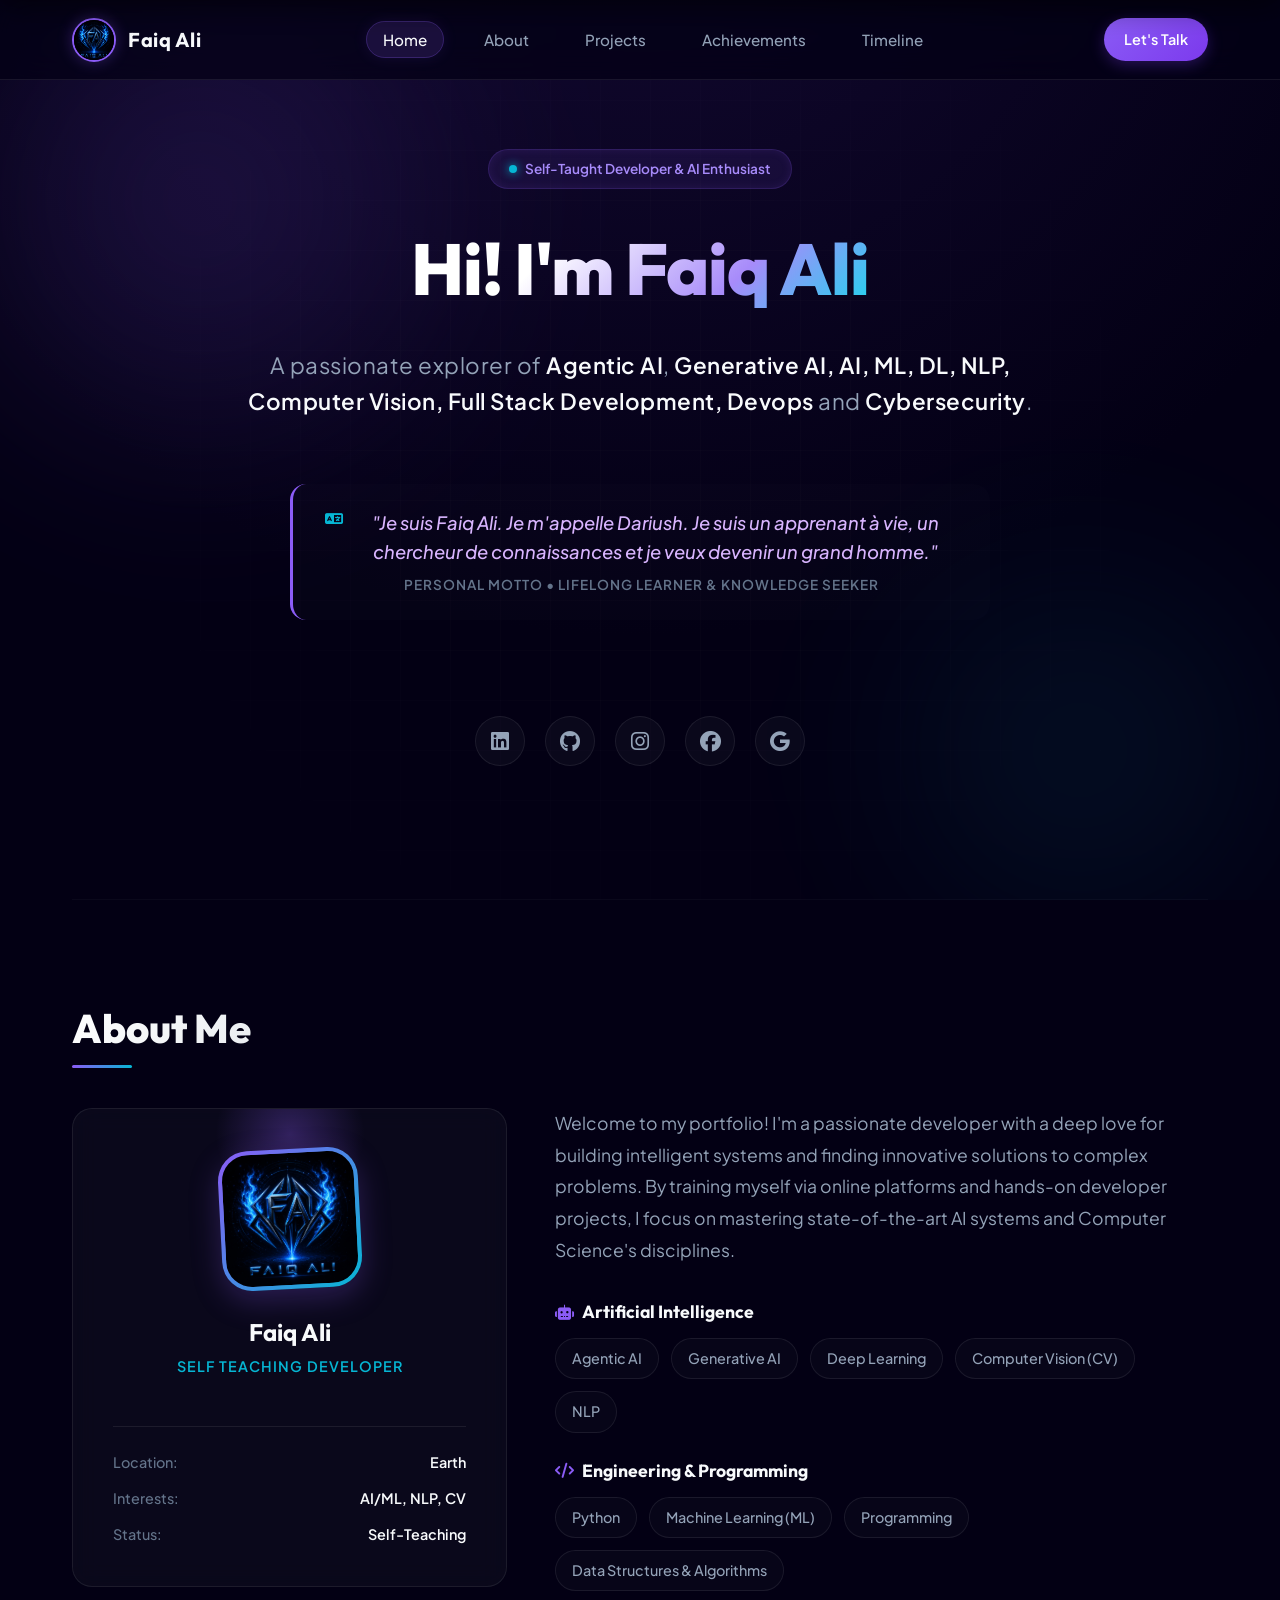
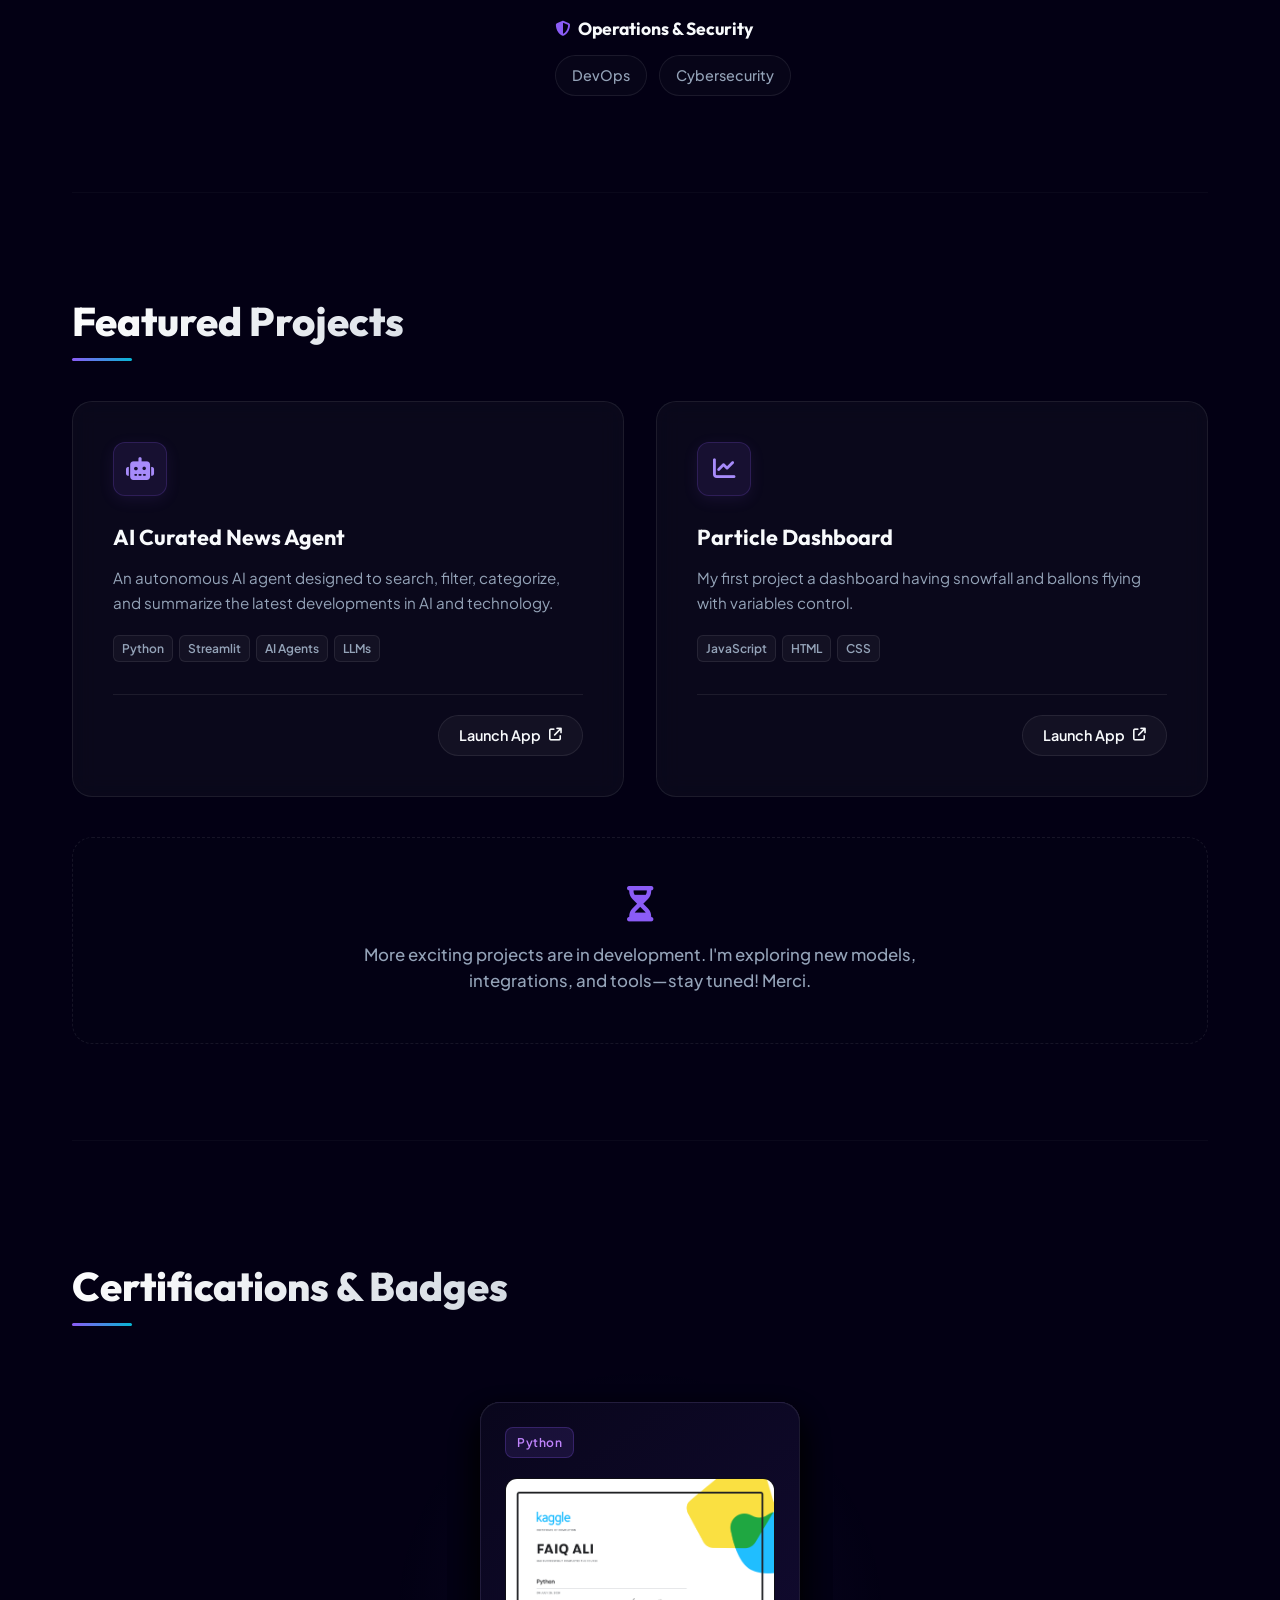
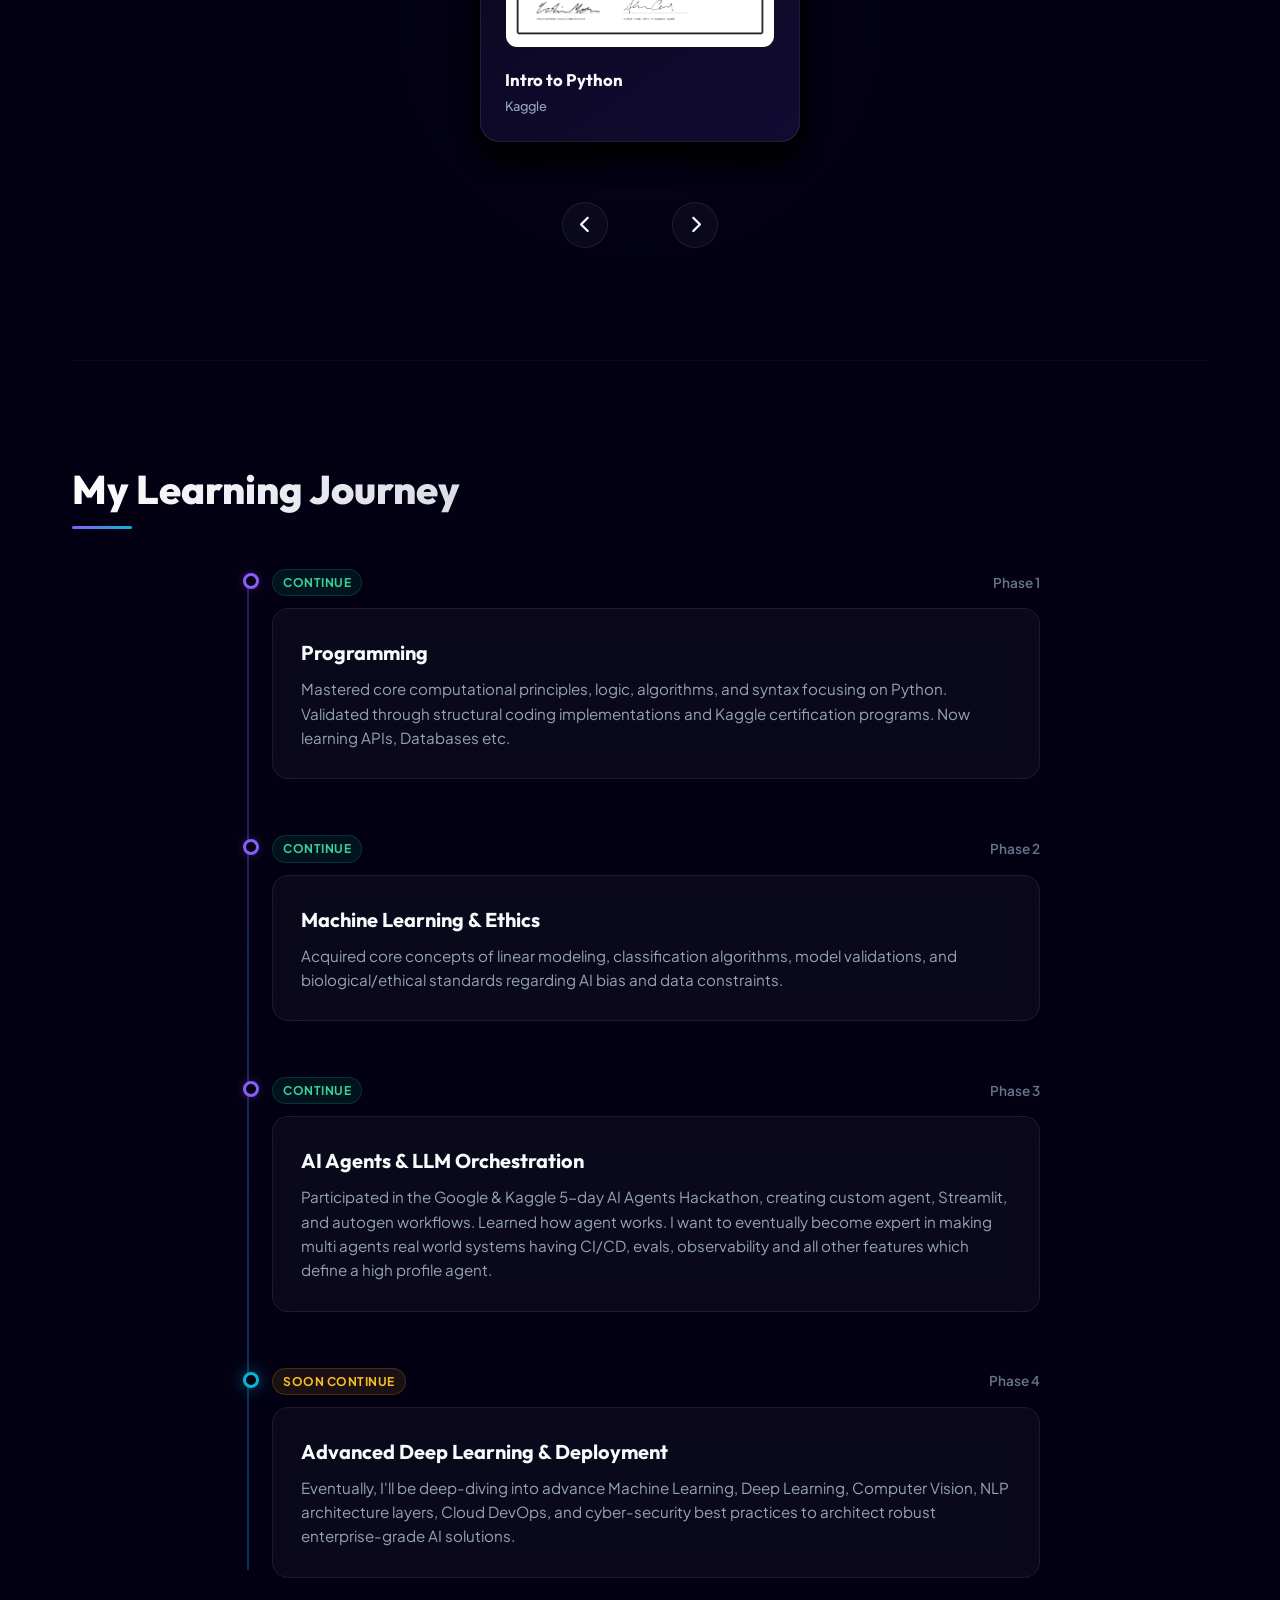
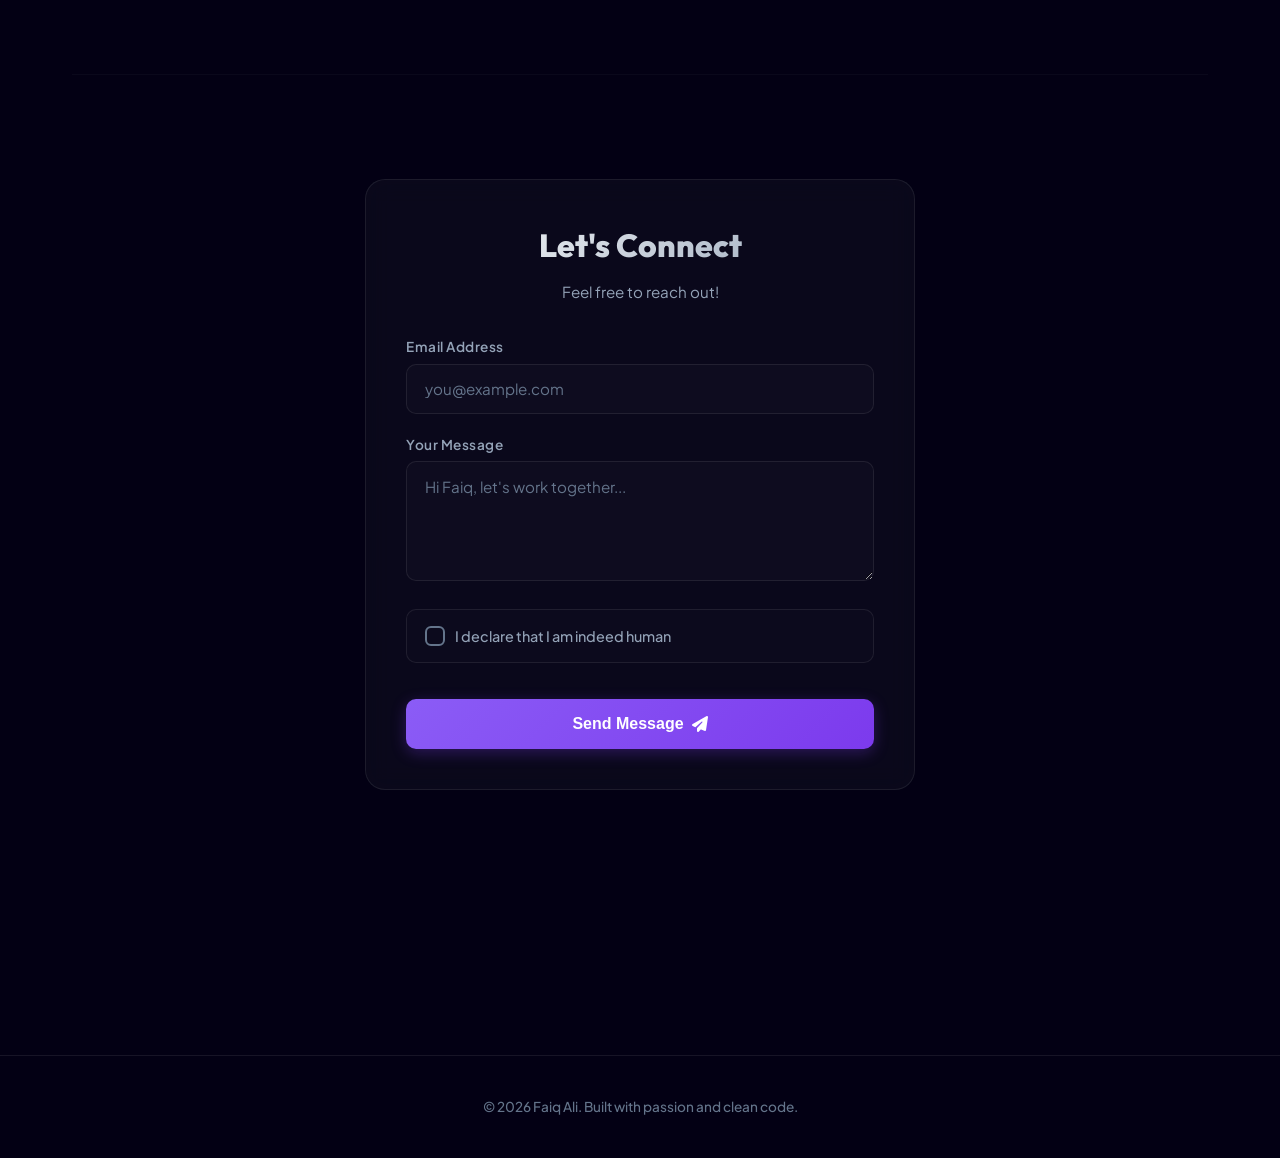
==== commit 99f7933e: "Update index.html" ====
--- a/index.html
+++ b/index.html
@@ -581,208 +581,6 @@
         <span class="lightbox-close" onclick="closeLightbox()">&times;</span>
         <img class="lightbox-content" id="lightbox-img" alt="Enlarged Certification" onclick="event.stopPropagation()">
     </div>
-
-    <!-- Scripts -->
-    <script>
-        // Header styling change on scroll
-        const header = document.getElementById('main-header');
-        window.addEventListener('scroll', () => {
-            if (window.scrollY > 50) {
-                header.classList.add('scrolled');
-            } else {
-                header.classList.remove('scrolled');
-            }
-        });
-
-        // Mobile Menu controller
-        const mobileMenu = document.getElementById('mobile-menu');
-        const mobileMenuBtnIcon = document.querySelector('#mobile-menu-btn i');
-
-        function toggleMobileMenu() {
-            mobileMenu.classList.toggle('open');
-            if (mobileMenu.classList.contains('open')) {
-                mobileMenuBtnIcon.classList.remove('fa-bars');
-                mobileMenuBtnIcon.classList.add('fa-xmark');
-            } else {
-                mobileMenuBtnIcon.classList.remove('fa-xmark');
-                mobileMenuBtnIcon.classList.add('fa-bars');
-            }
-        }
-
-        // Navigation scroll trigger
-        function showPage(pageId) {
-            const targetSection = document.getElementById(pageId);
-            if (targetSection) {
-                // Adjust for floating header height
-                const offset = 80;
-                const bodyRect = document.body.getBoundingClientRect().top;
-                const elementRect = targetSection.getBoundingClientRect().top;
-                const elementPosition = elementRect - bodyRect;
-                const offsetPosition = elementPosition - offset;
-
-                window.scrollTo({
-                    top: offsetPosition,
-                    behavior: 'smooth'
-                });
-            }
-        }
-
-        function handleMobileLinkClick(pageId) {
-            toggleMobileMenu();
-            setTimeout(() => {
-                showPage(pageId);
-            }, 300);
-        }
-
-        // Auto-detect currently visible section on manual scroll to update active states
-        const sections = document.querySelectorAll('.page');
-        const navLinks = document.querySelectorAll('.desktop-nav .nav-link, .mobile-nav-links a');
-
-        const observerOptions = {
-            root: null,
-            rootMargin: '-30% 0px -50% 0px', // trigger when section occupies main focus area
-            threshold: 0
-        };
-
-        const observer = new IntersectionObserver((entries) => {
-            entries.forEach(entry => {
-                if (entry.isIntersecting) {
-                    const activeId = entry.target.id;
-
-                    navLinks.forEach(link => {
-                        link.classList.remove('active');
-                        const targetHref = link.getAttribute('href');
-                        if (targetHref === `#${activeId}`) {
-                            link.classList.add('active');
-                        }
-                    });
-                }
-            });
-        }, observerOptions);
-
-        sections.forEach(section => observer.observe(section));
-
-        // Lightbox Viewers
-        function openLightbox(src) {
-            const lightbox = document.getElementById('lightbox');
-            const lightboxImg = document.getElementById('lightbox-img');
-            lightboxImg.src = src;
-            lightbox.classList.add('open');
-            document.body.style.overflow = 'hidden'; // lock page scroll
-        }
-
-        function closeLightbox() {
-            const lightbox = document.getElementById('lightbox');
-            lightbox.classList.remove('open');
-            document.body.style.overflow = ''; // restore scroll
-        }
-
-        // Close lightbox on Escape key
-        document.addEventListener('keydown', (e) => {
-            if (e.key === 'Escape') {
-                closeLightbox();
-            }
-        });
-
-        // 3D Carousel Implementation
-const certCards = document.querySelectorAll('.cert-card');
-const certDotsContainer = document.getElementById('cert-dots');
-let certActiveIndex = 0;
-const certTotalCards = certCards.length;
-let certAutoSlideTimer = null; // Auto-slide timer variable
-
-// Generate pagination dots
-for (let i = 0; i < certTotalCards; i++) {
-    const dot = document.createElement('div');
-    dot.classList.add('cert-dot');
-    if (i === 0) dot.classList.add('active');
-    dot.addEventListener('click', () => {
-        setCertActive(i);
-        startCertAutoSlide(); // Reset timer on dot click
-    });
-    certDotsContainer.appendChild(dot);
-}
-const certDots = document.querySelectorAll('.cert-dot');
-
-function updateCertCarousel() {
-    certCards.forEach((card, index) => {
-        const offset = (index - certActiveIndex + certTotalCards) % certTotalCards;
-
-        let translateX = 0;
-        let scale = 1;
-        let rotateY = 0;
-        let opacity = 1;
-        let zIndex = certTotalCards - offset;
-
-        if (offset === 0) {
-            translateX = 0;
-            scale = 1;
-            rotateY = 0;
-            opacity = 1;
-        } else if (offset === 1 || (offset > 1 && offset < certTotalCards / 2)) {
-            translateX = 120 + offset * 25;
-            scale = 0.85 - offset * 0.08;
-            rotateY = -20;
-            opacity = 0.6 - offset * 0.15;
-        } else {
-            const leftOffset = certTotalCards - offset;
-            translateX = -120 - leftOffset * 25;
-            scale = 0.85 - leftOffset * 0.08;
-            rotateY = 20;
-            opacity = 0.6 - leftOffset * 0.15;
-            zIndex = certTotalCards - leftOffset;
-        }
-
-        card.style.transform = `translateX(${translateX}px) scale(${scale}) rotateY(${rotateY}deg)`;
-        card.style.opacity = Math.max(opacity, 0.15);
-        card.style.zIndex = zIndex;
-    });
-
-    certDots.forEach((dot, idx) => {
-        dot.classList.toggle('active', idx === certActiveIndex);
-    });
-}
-
-function setCertActive(index) {
-    certActiveIndex = index;
-    updateCertCarousel();
-}
-
-function nextCertSlide() {
-    certActiveIndex = (certActiveIndex + 1) % certTotalCards;
-    updateCertCarousel();
-}
-
-function prevCertSlide() {
-    certActiveIndex = (certActiveIndex - 1 + certTotalCards) % certTotalCards;
-    updateCertCarousel();
-}
-
-// Auto-Slide Logic (2-second interval)
-function startCertAutoSlide() {
-    stopCertAutoSlide();
-    certAutoSlideTimer = setInterval(nextCertSlide, 2000);
-}
-
-function stopCertAutoSlide() {
-    if (certAutoSlideTimer) {
-        clearInterval(certAutoSlideTimer);
-        certAutoSlideTimer = null;
-    }
-}
-
-// Optional: Pause auto-sliding on hover
-const carouselContainer = document.querySelector('.cert-carousel-container'); // Change class to match your container
-if (carouselContainer) {
-    carouselContainer.addEventListener('mouseenter', stopCertAutoSlide);
-    carouselContainer.addEventListener('mouseleave', startCertAutoSlide);
-}
-
-// Initialize Carousel & Auto-Slide
-updateCertCarousel();
-startCertAutoSlide();
-
-    </script>
 </body>
 
 </html>
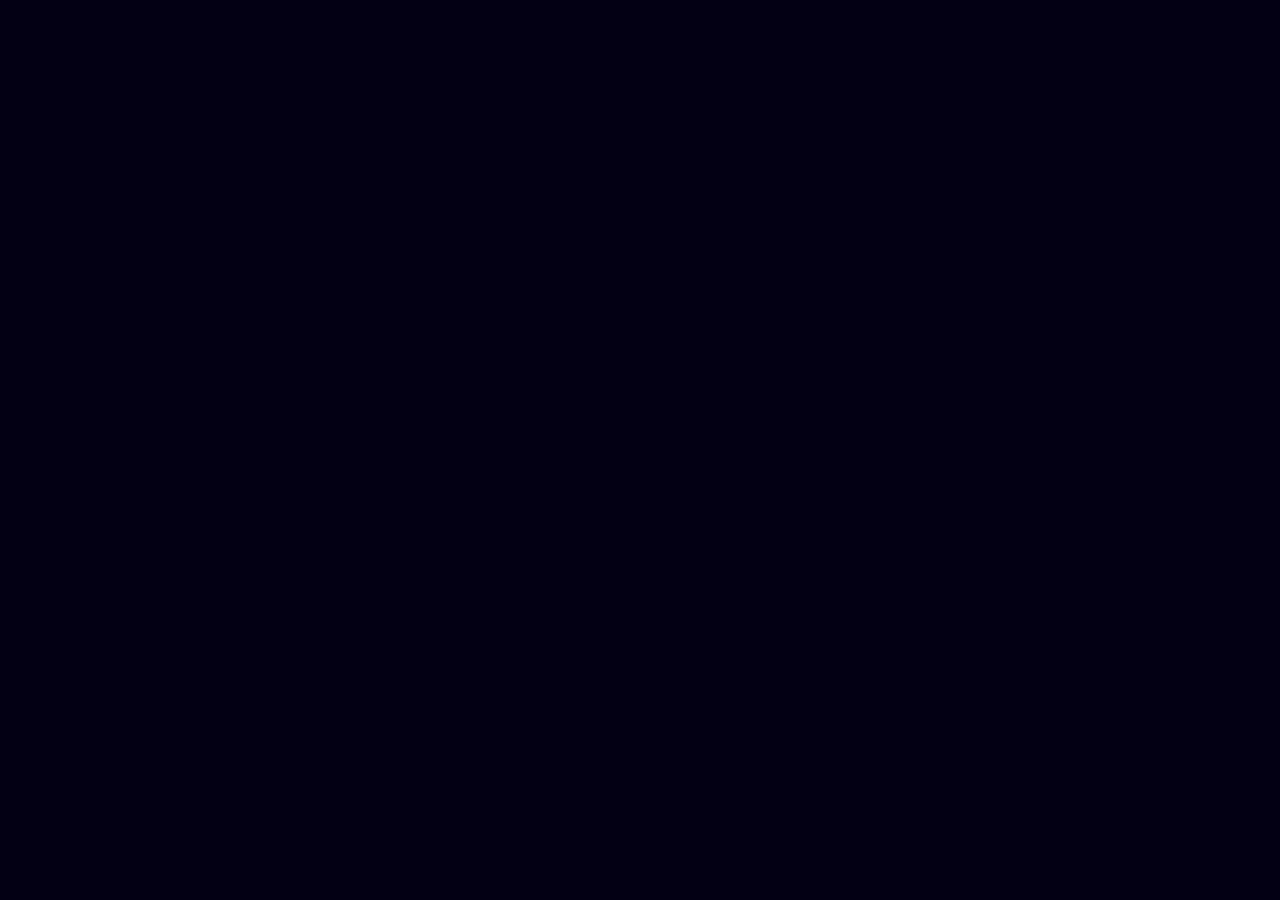
==== commit dc1e4815: "Add script.js to index.html" ====
--- a/index.html
+++ b/index.html
@@ -67,6 +67,8 @@
     <link rel="stylesheet" href="https://cdnjs.cloudflare.com/ajax/libs/font-awesome/6.4.0/css/all.min.css">
     <link rel="stylesheet" href="styles.css">
 
+    <script src="script.js">
+
 </head>
 
 <body>
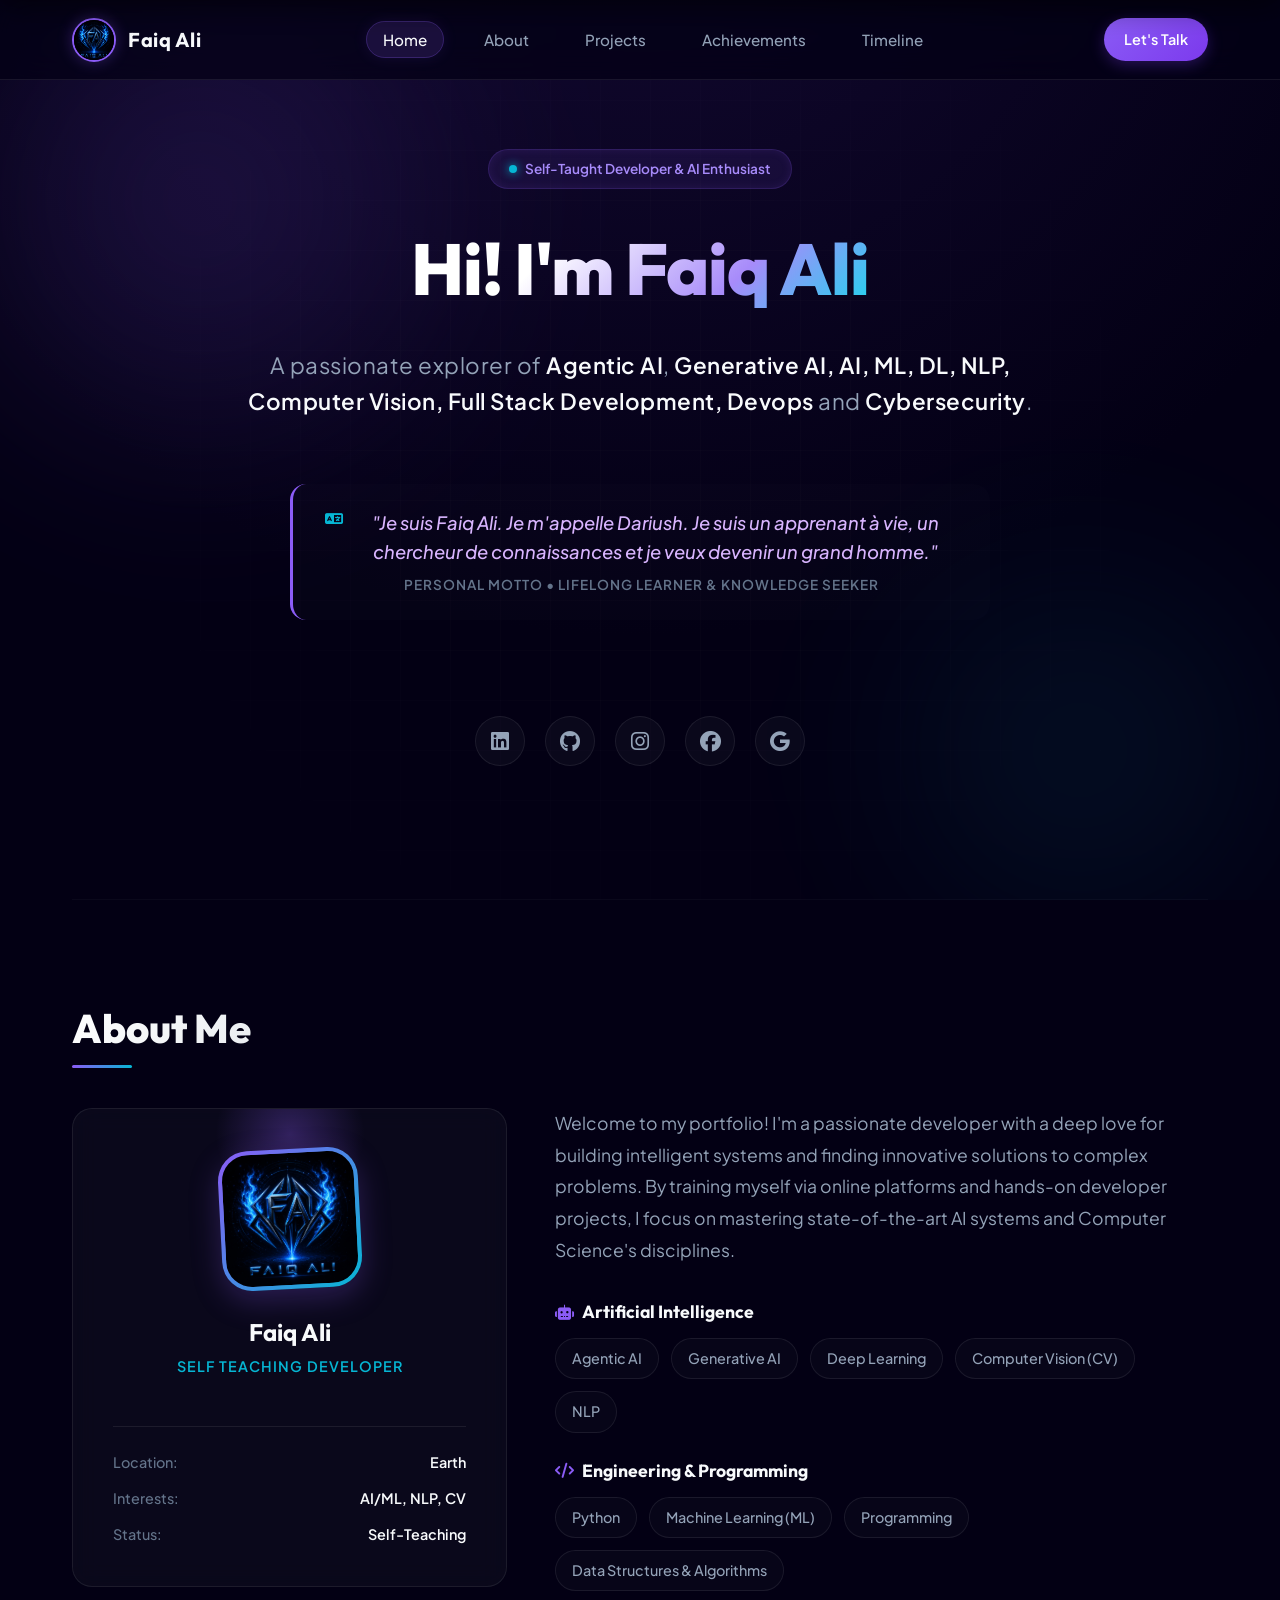
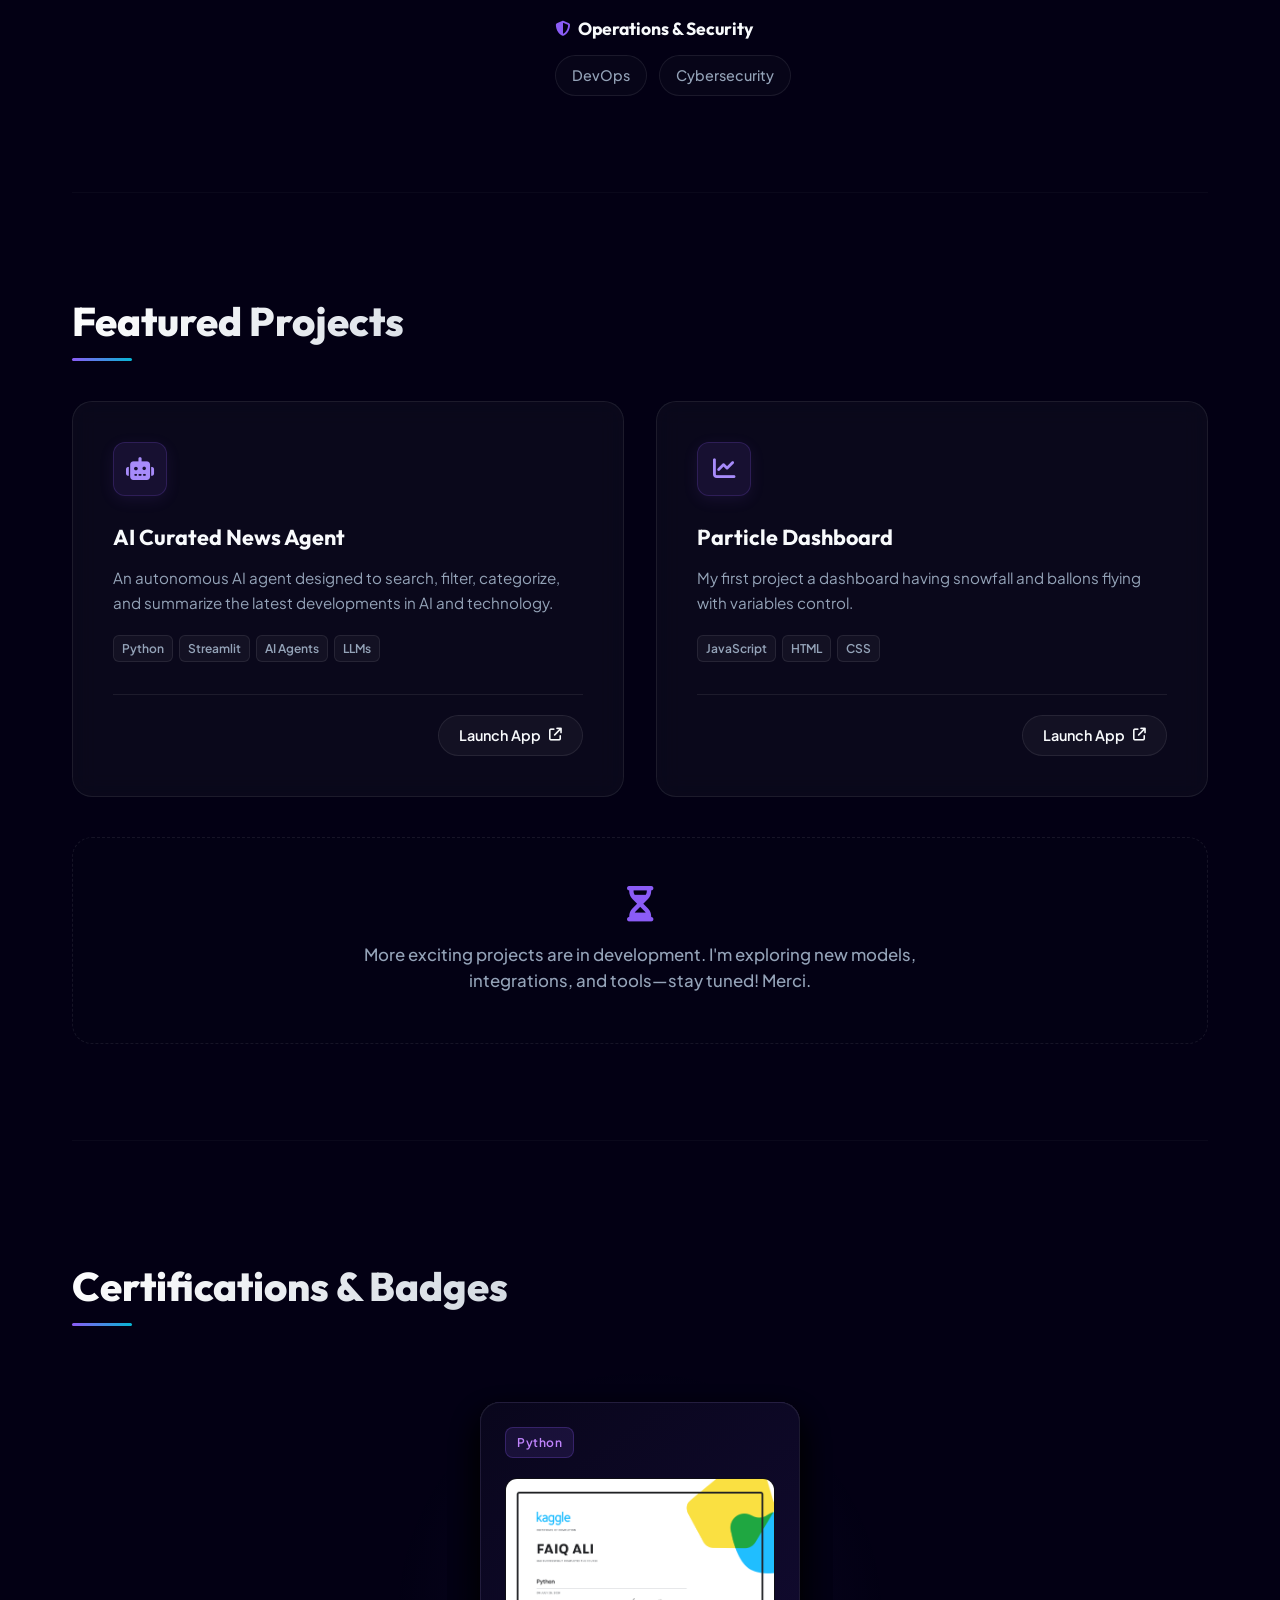
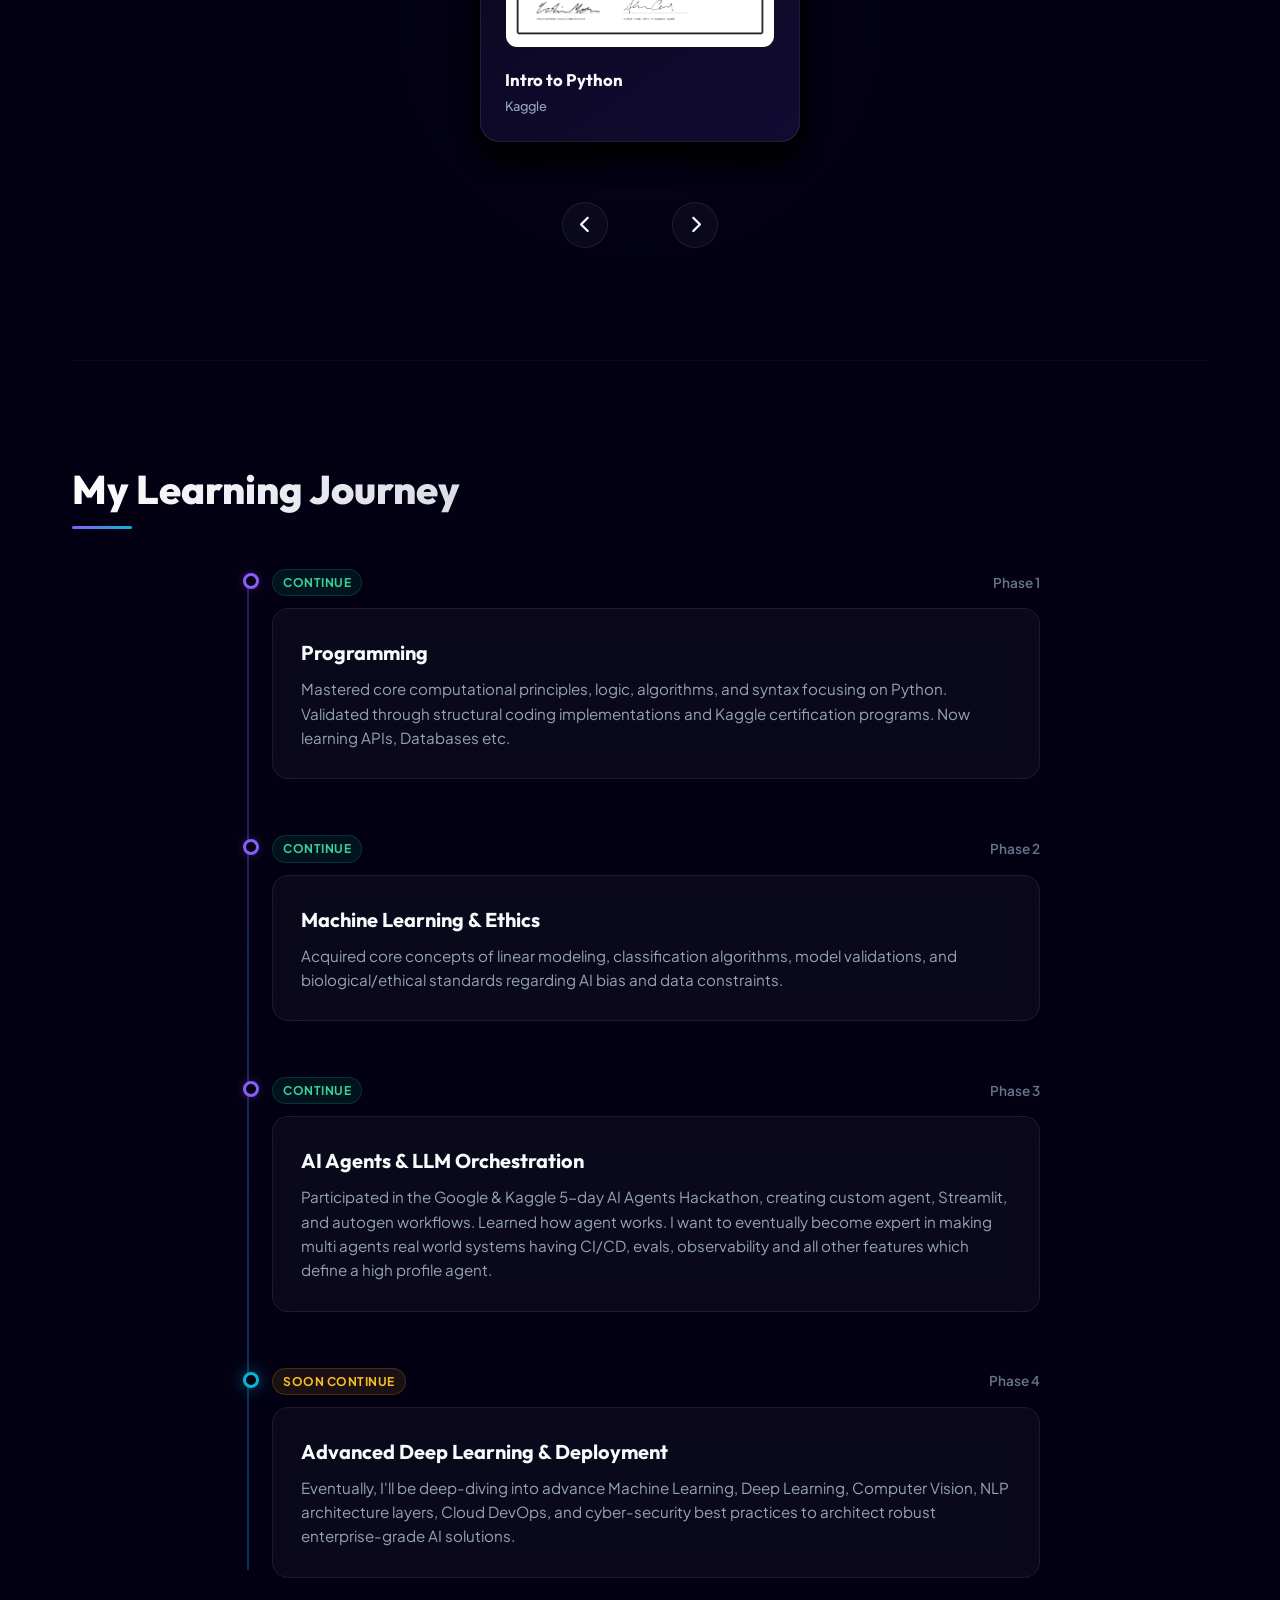
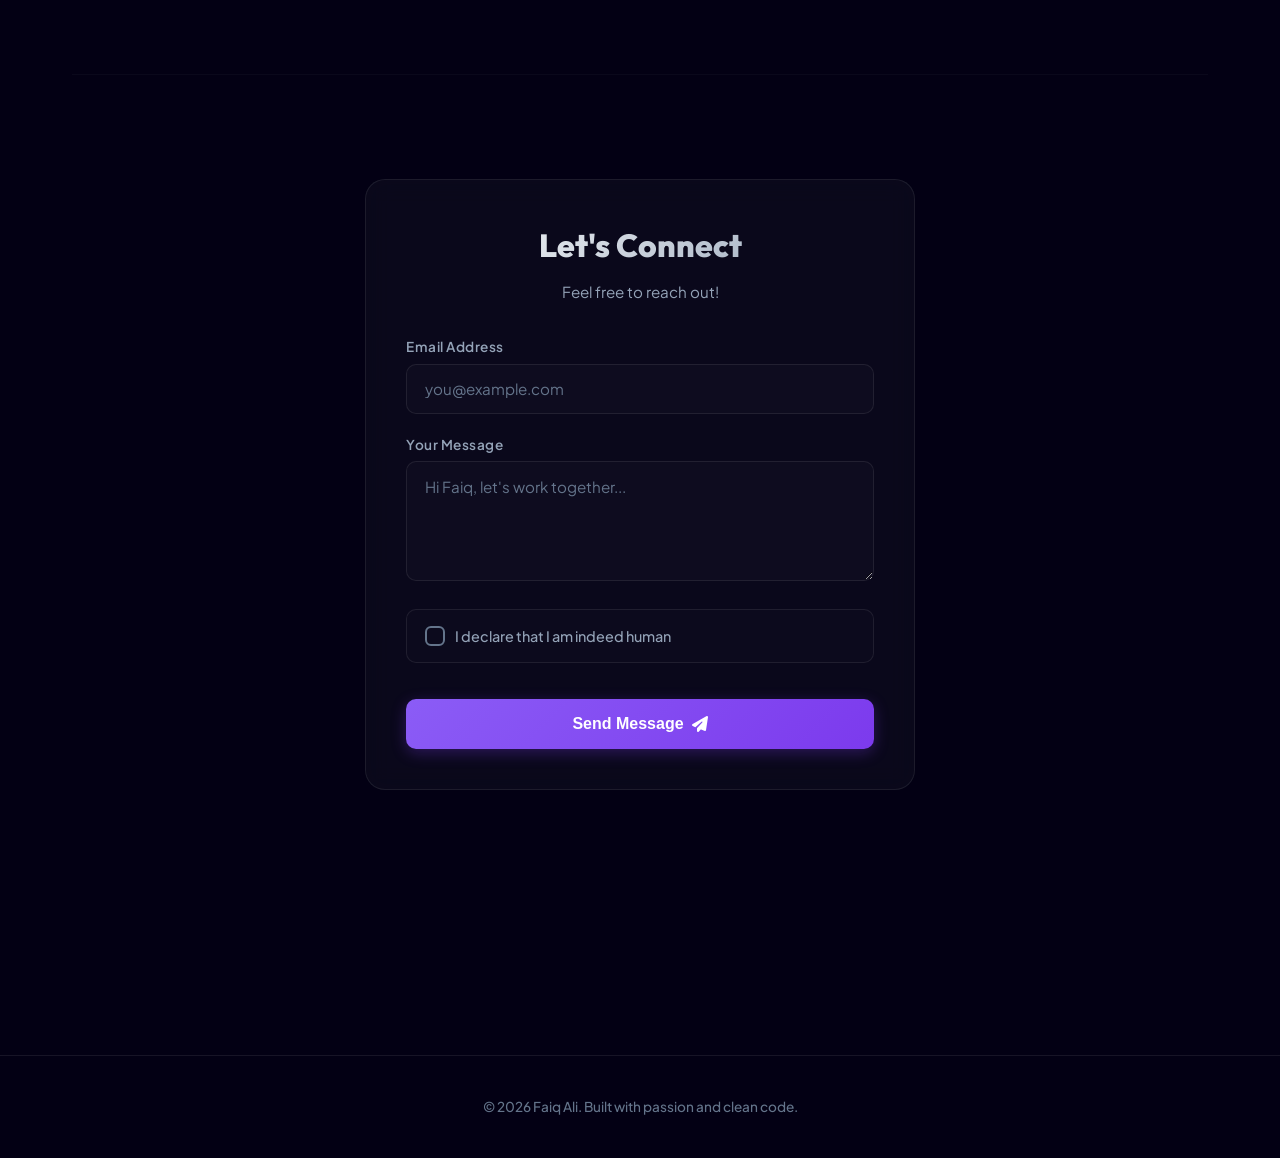
==== commit 180a74e1: "Update index.html" ====
--- a/index.html
+++ b/index.html
@@ -67,7 +67,7 @@
     <link rel="stylesheet" href="https://cdnjs.cloudflare.com/ajax/libs/font-awesome/6.4.0/css/all.min.css">
     <link rel="stylesheet" href="styles.css">
 
-    <script src="script.js">
+    <script src="script.js"></script>
 
 </head>
 
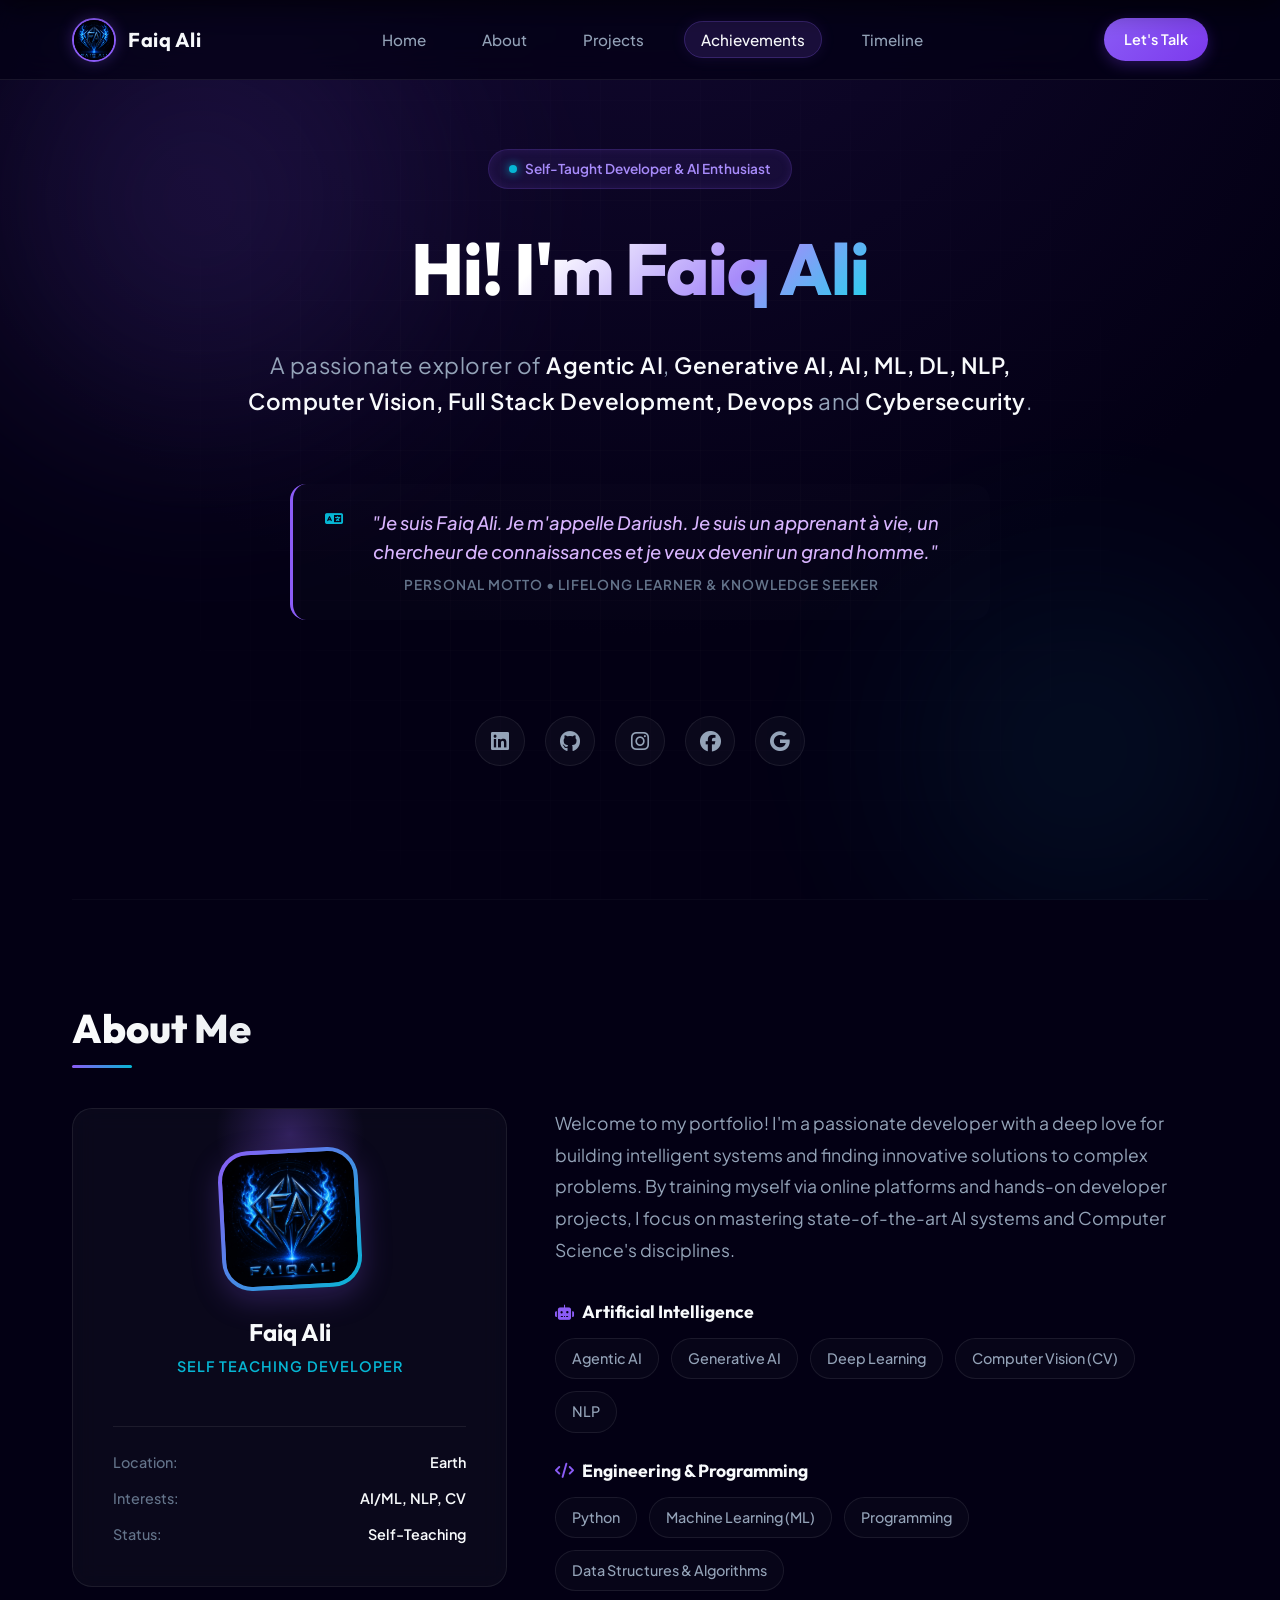
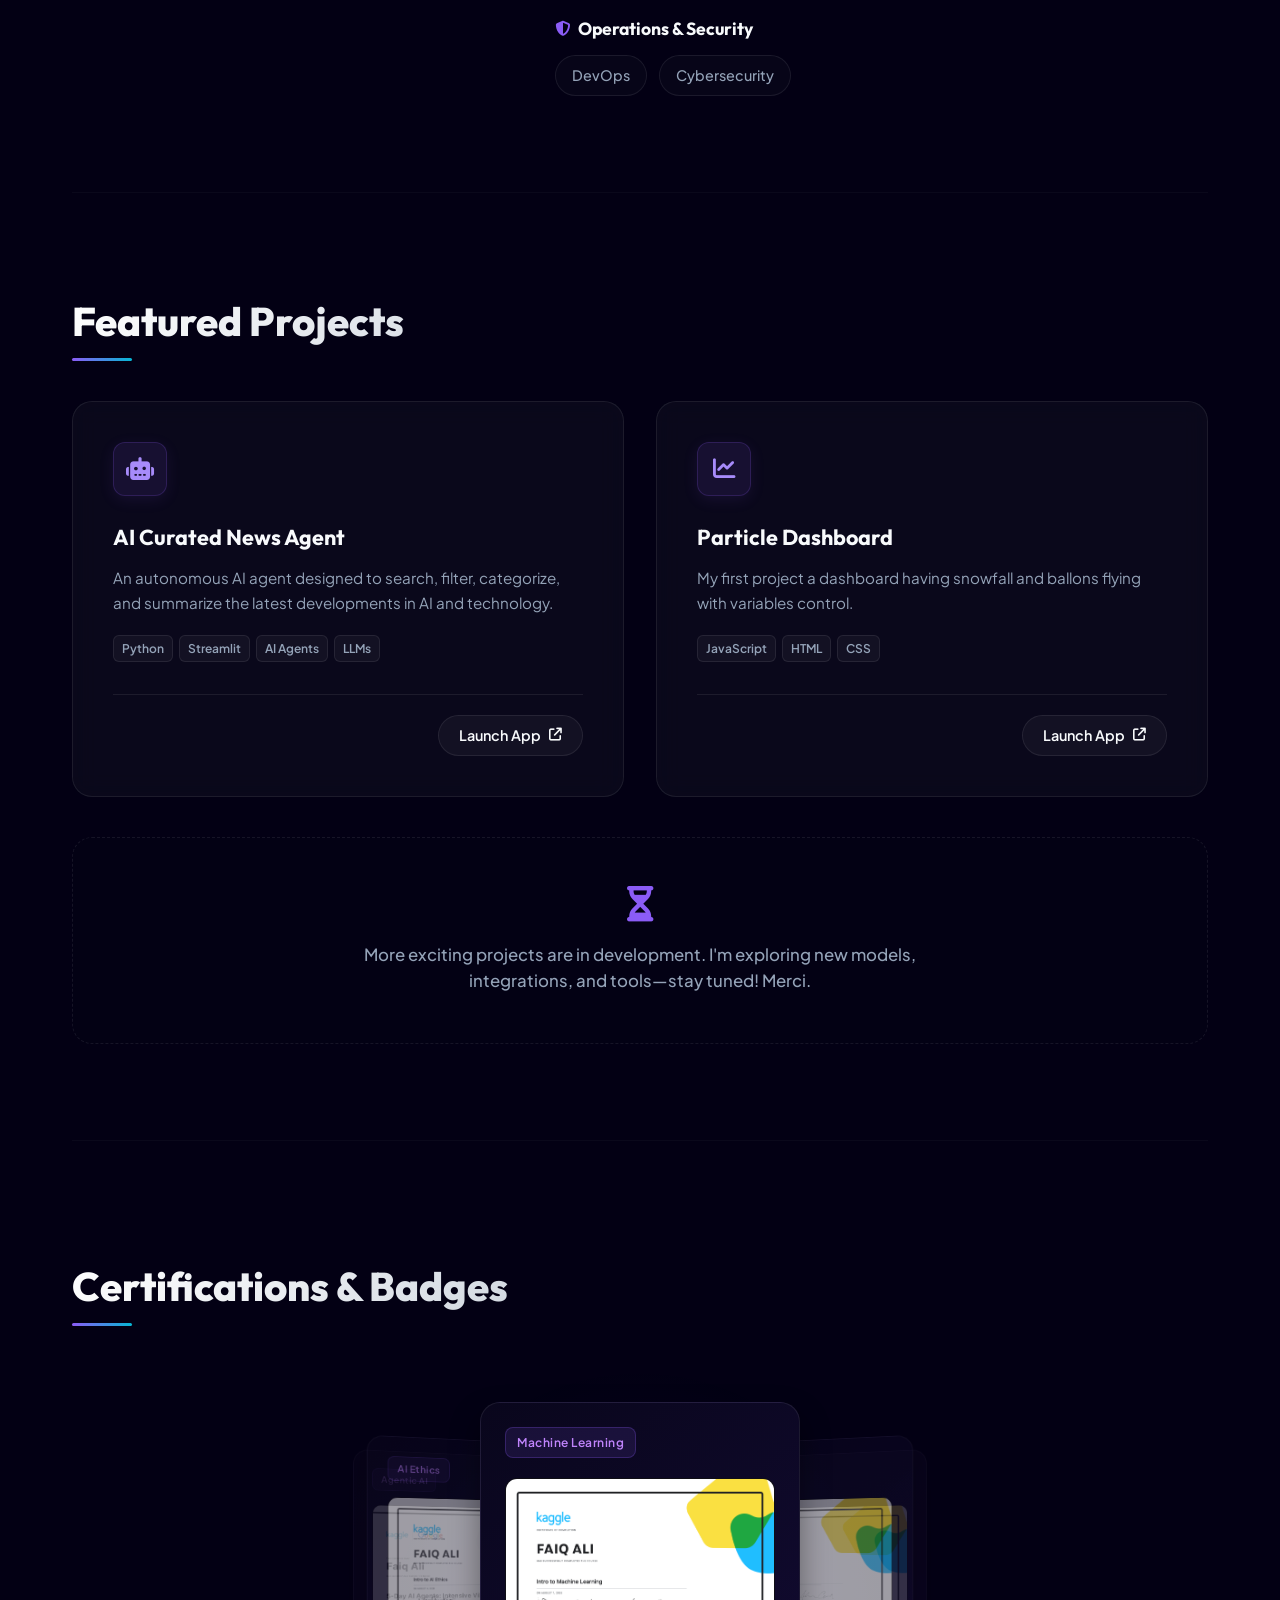
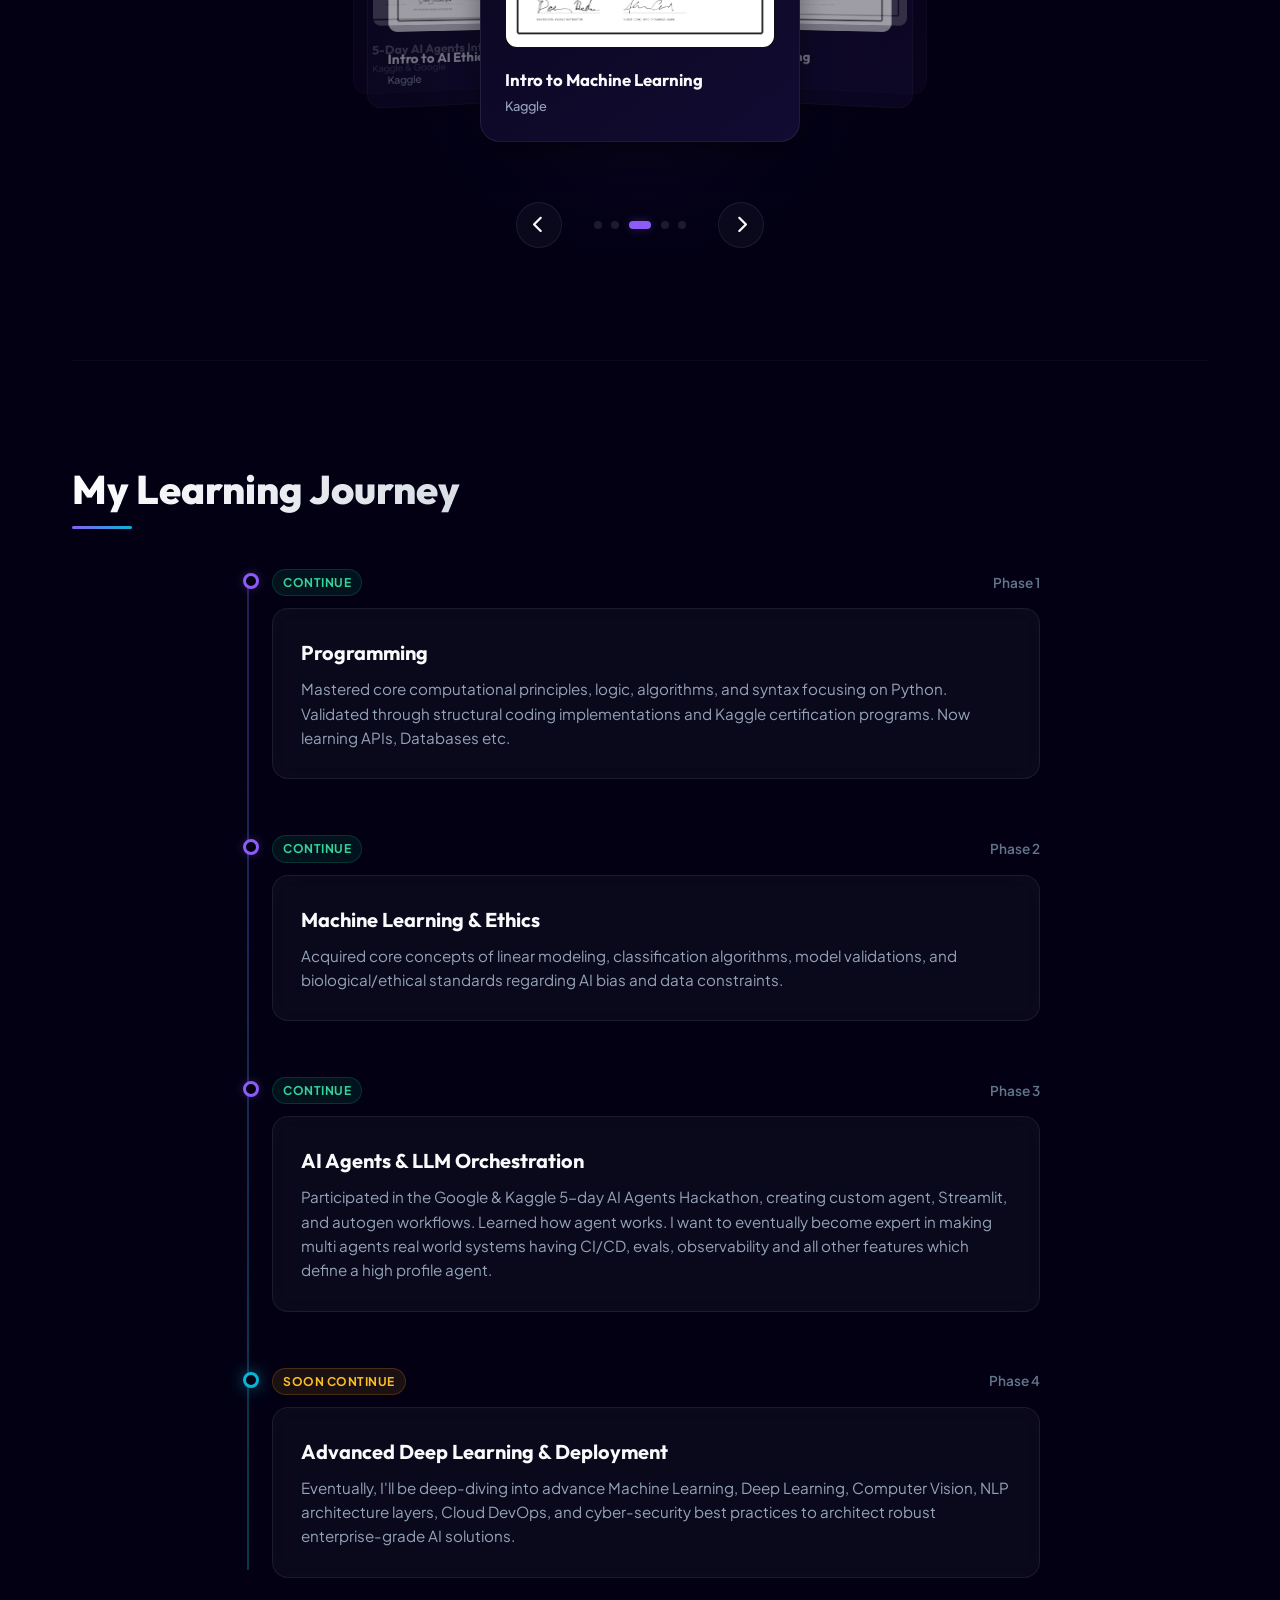
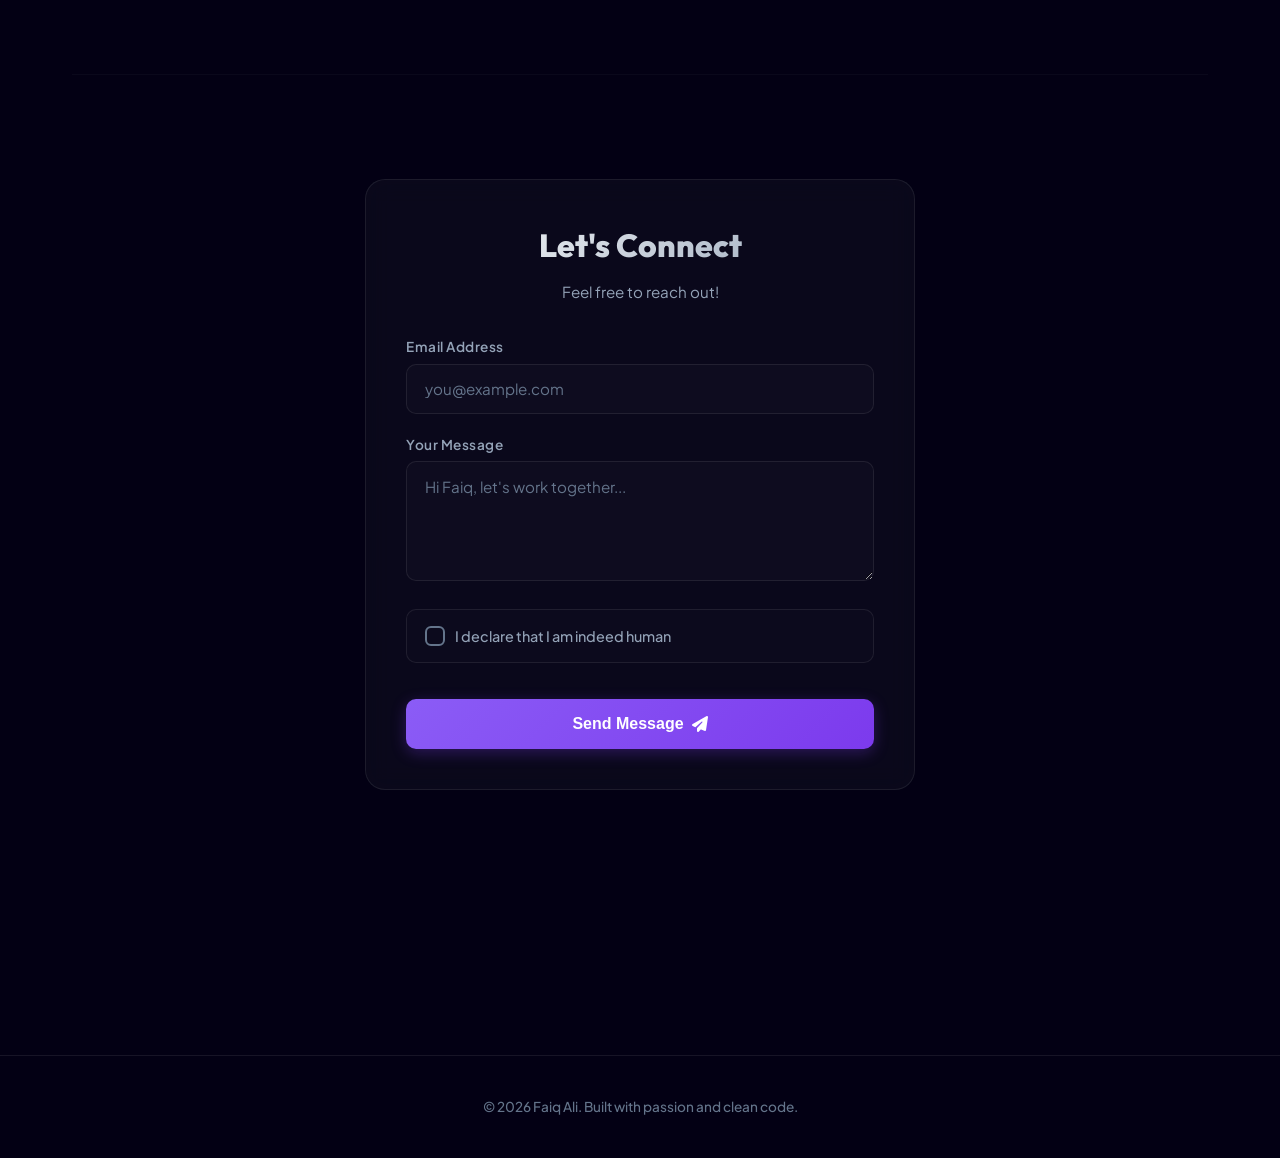
==== commit 8f084229: "Update index.html" ====
--- a/index.html
+++ b/index.html
@@ -66,9 +66,7 @@
         rel="stylesheet">
     <link rel="stylesheet" href="https://cdnjs.cloudflare.com/ajax/libs/font-awesome/6.4.0/css/all.min.css">
     <link rel="stylesheet" href="styles.css">
-
-    <script src="script.js"></script>
-
+    
 </head>
 
 <body>
@@ -585,4 +583,6 @@
     </div>
 </body>
 
+     <script src="script.js"></script>
+
 </html>
